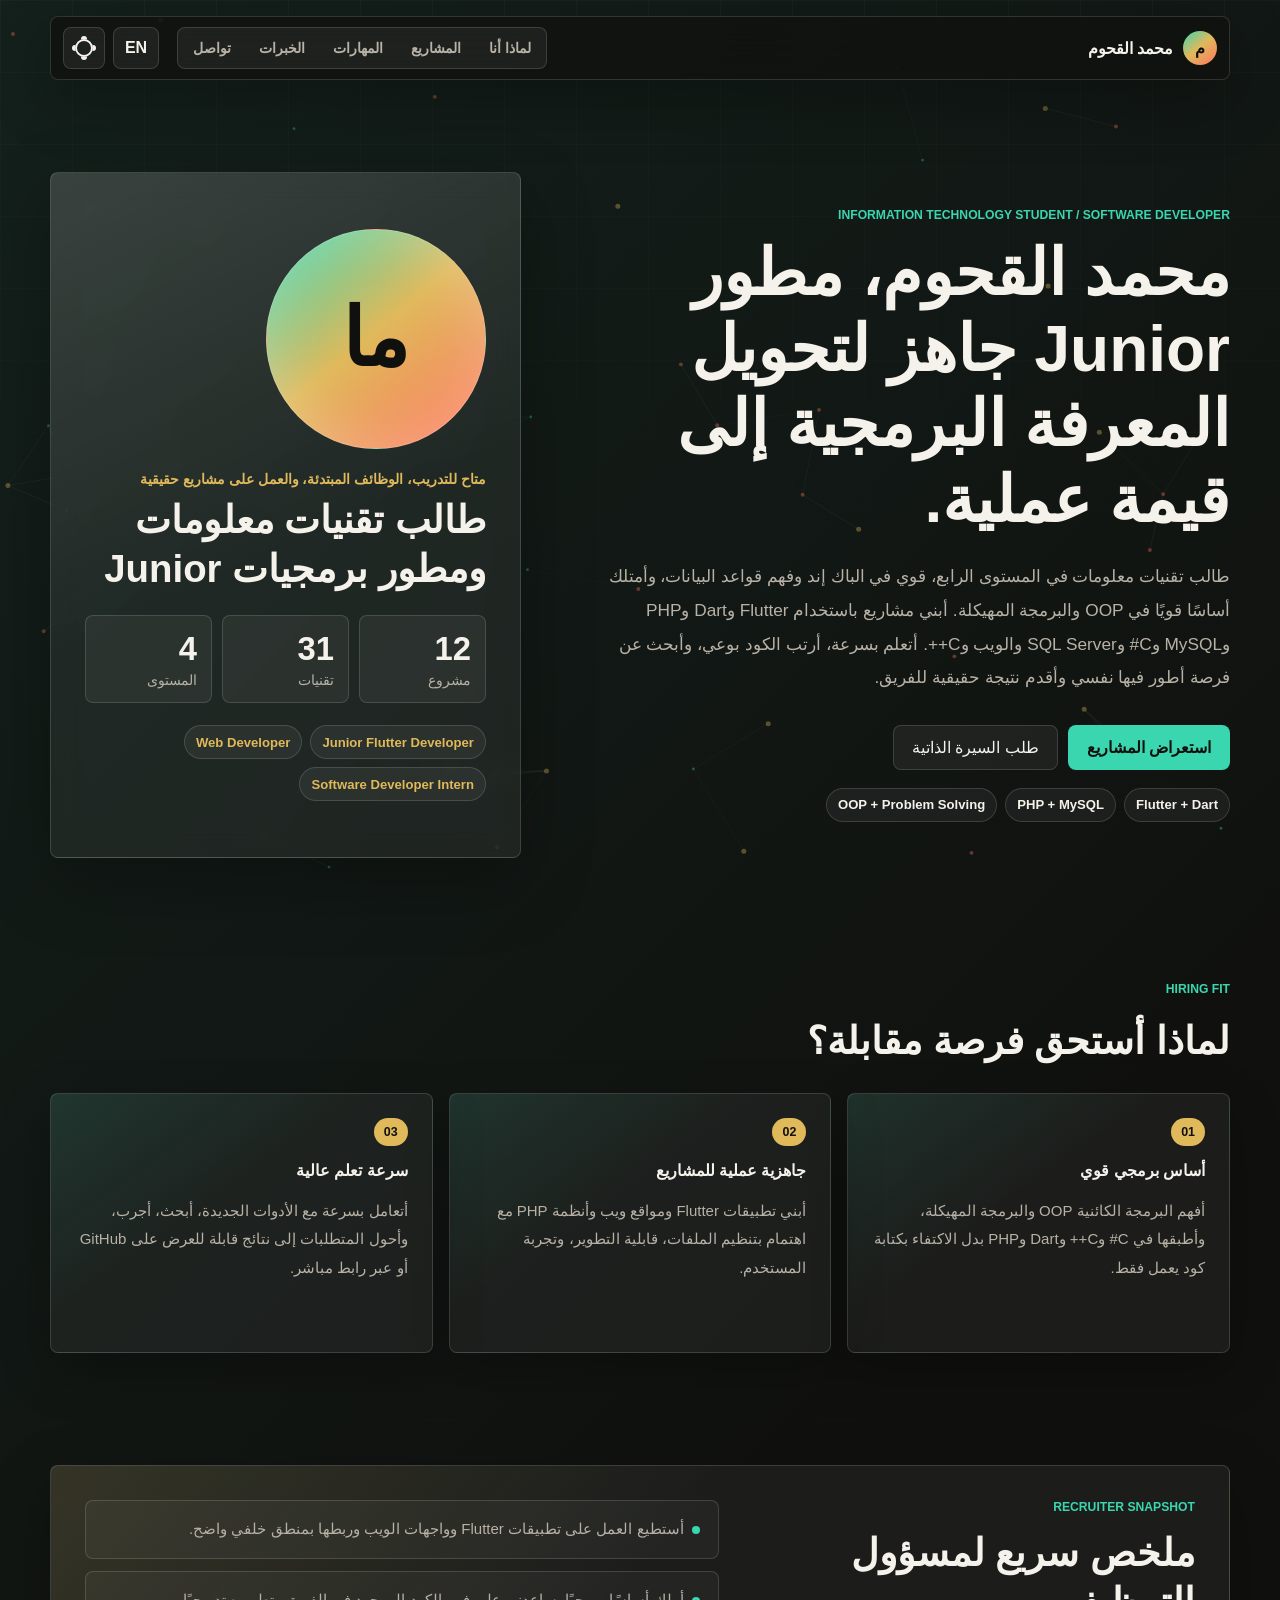
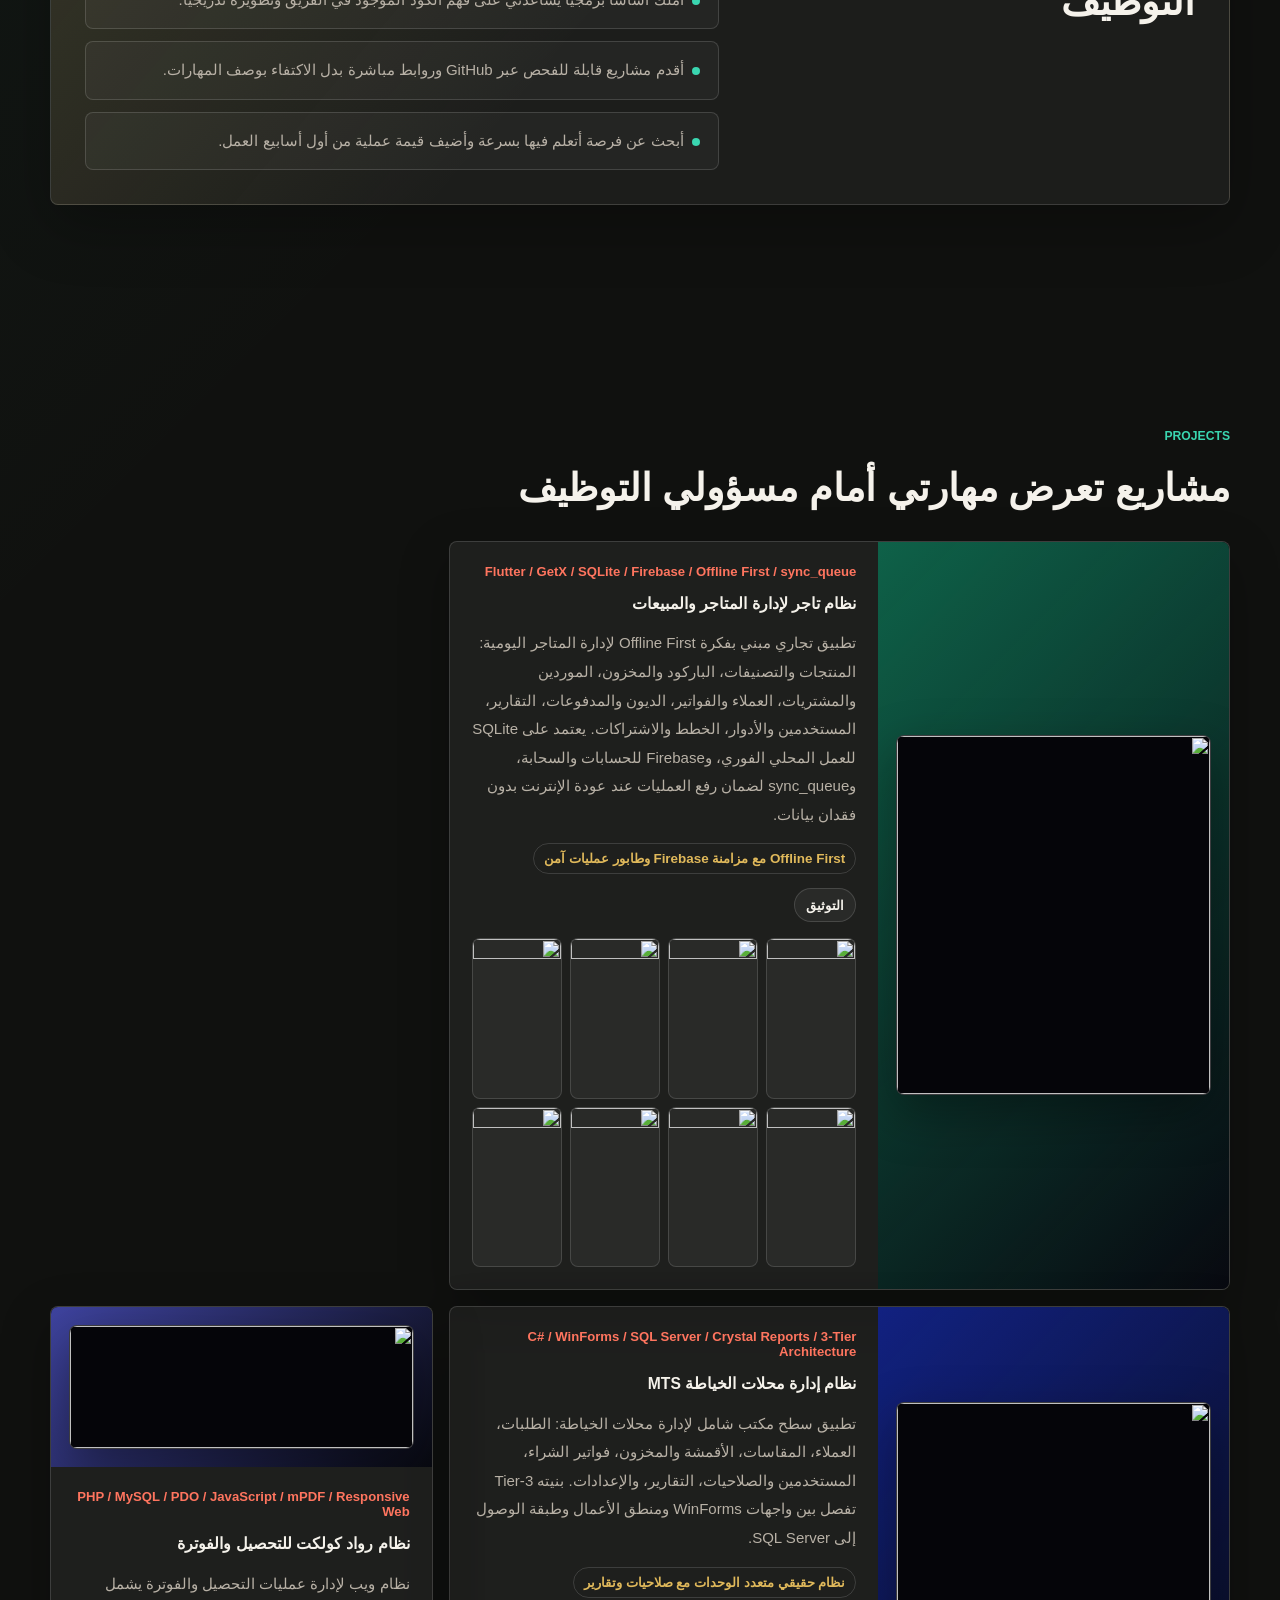
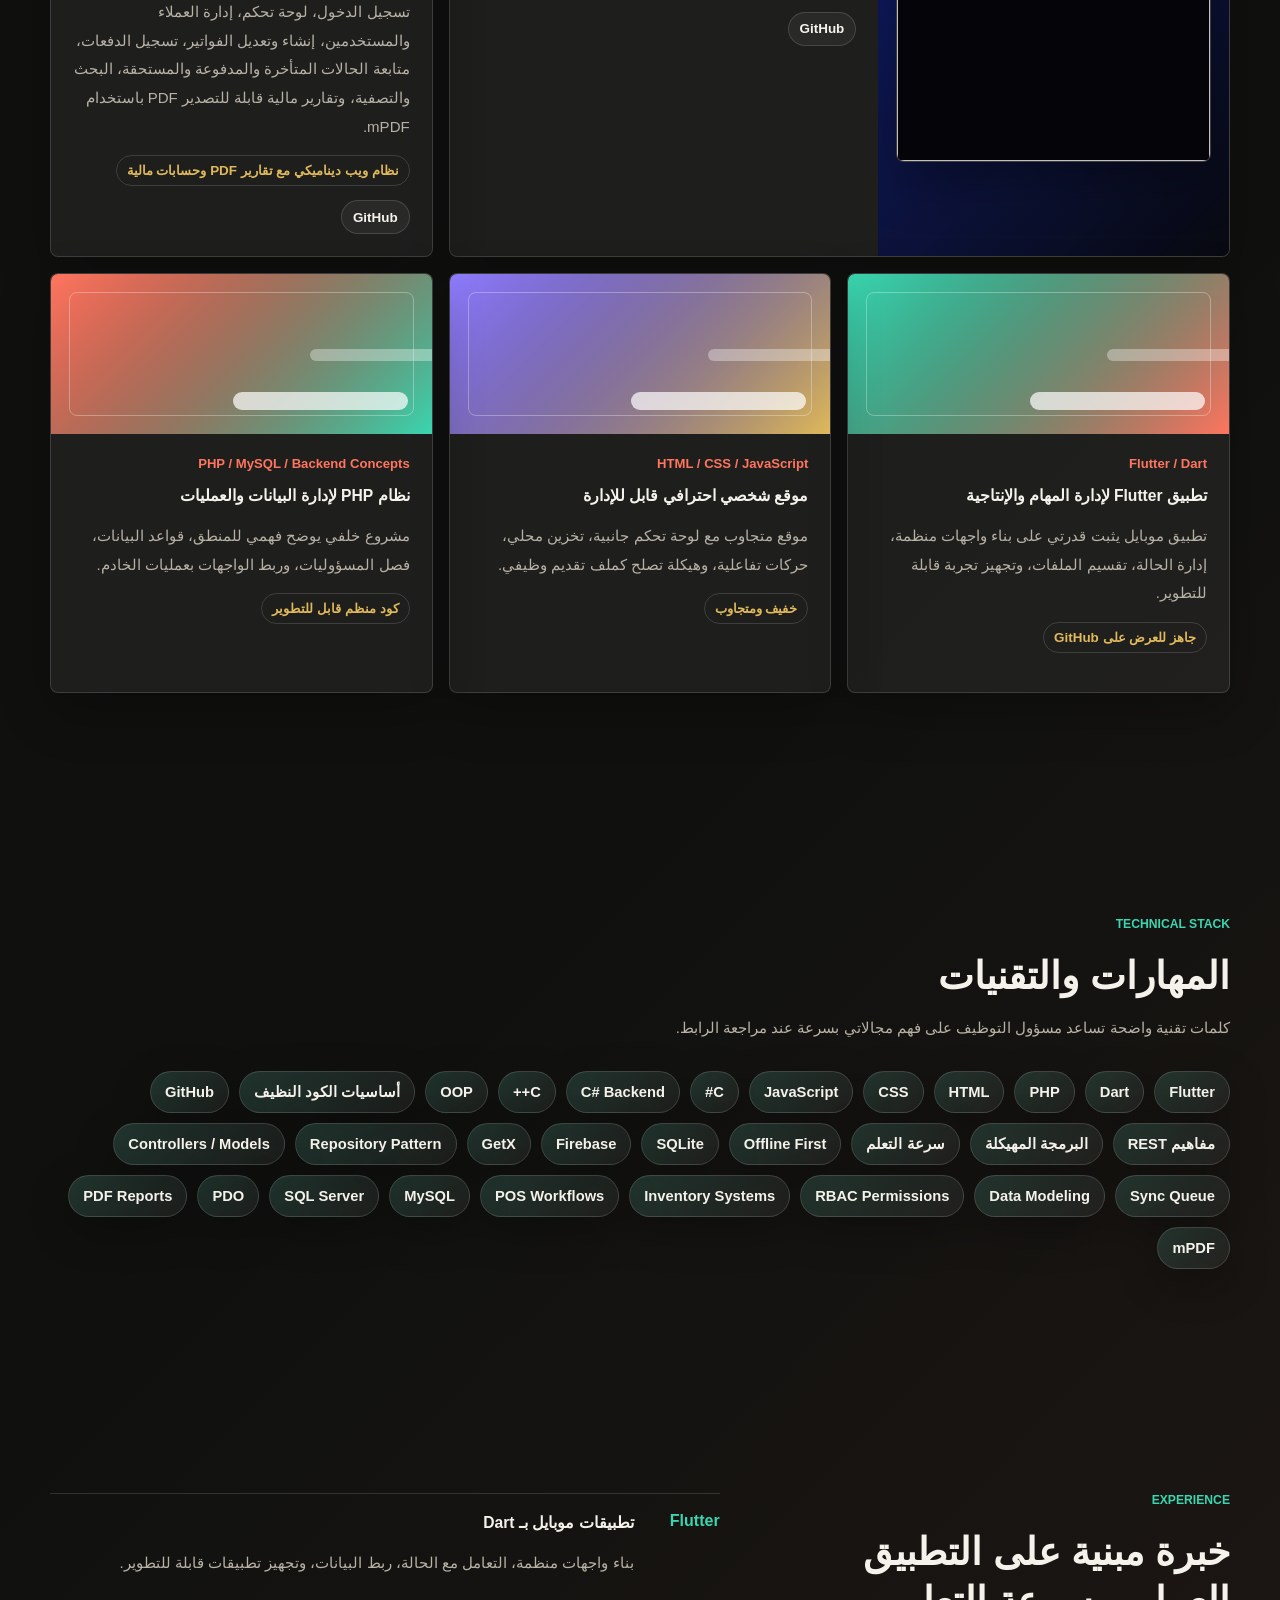
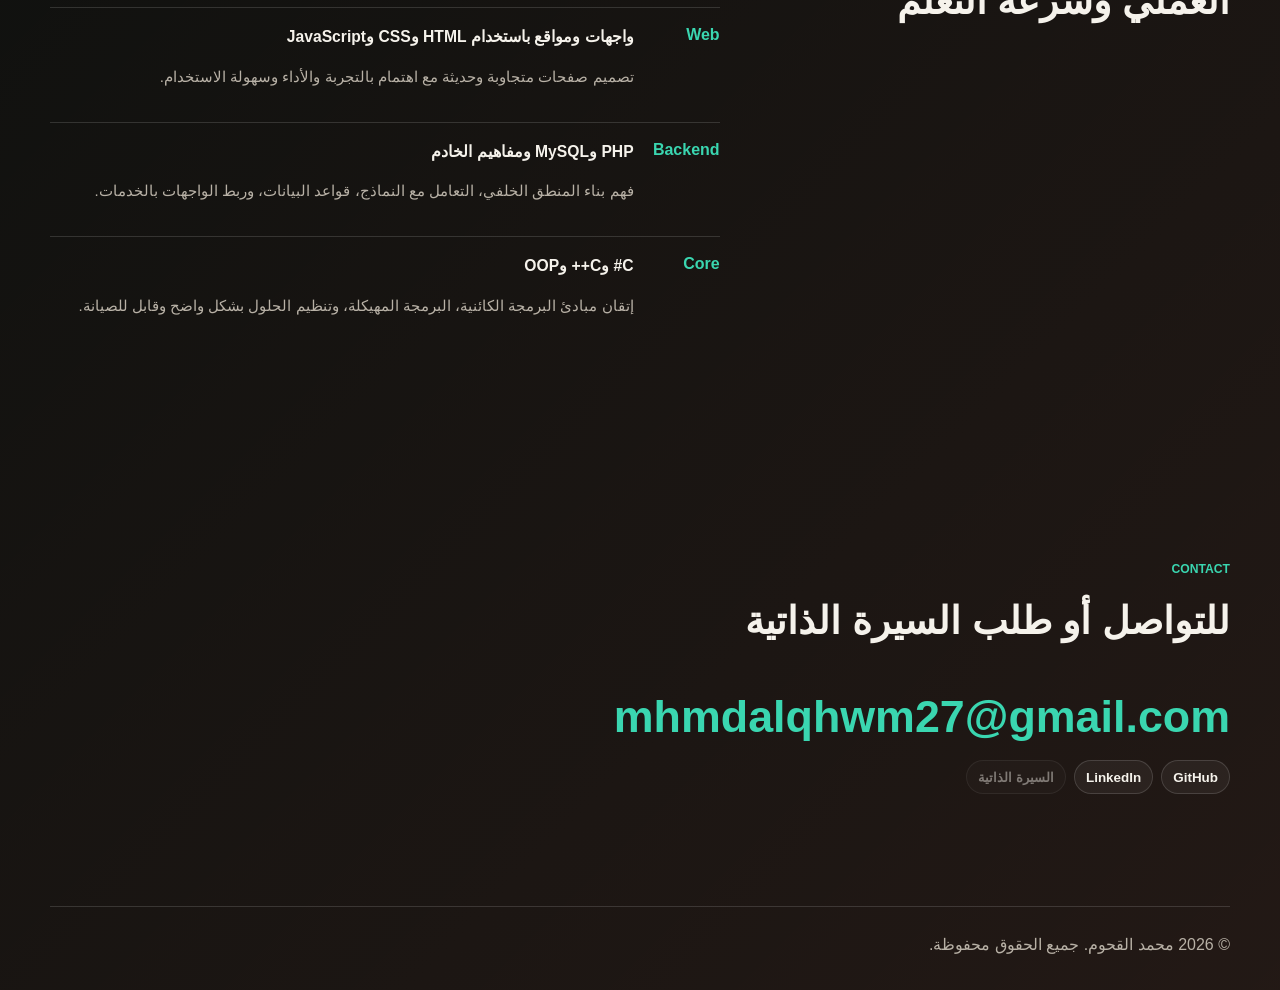
==== index.html @ 398ac177 "Add files via upload" ====
<!doctype html>
<html lang="ar" dir="rtl">
  <head>
    <meta charset="UTF-8" />
    <meta name="viewport" content="width=device-width, initial-scale=1.0" />
    <meta
      name="description"
      content="Portfolio of Mohammed Alqahom, an IT student and junior software developer building Flutter, PHP, MySQL, C#, C++, and web projects."
    />
    <title>محمد القحوم | Software Developer</title>
    <link rel="stylesheet" href="styles.css" />
  </head>
  <body>
    <canvas id="heroCanvas" aria-hidden="true"></canvas>

    <header class="topbar">
      <a class="brand" href="#home" aria-label="Home">
        <span class="brand-mark">م</span>
        <span data-field="name">محمد القحوم</span>
      </a>
      <nav class="nav" aria-label="Main navigation">
        <a href="#fit" data-i18n="nav.fit">لماذا أنا</a>
        <a href="#work" data-i18n="nav.work">المشاريع</a>
        <a href="#skills" data-i18n="nav.skills">المهارات</a>
        <a href="#about" data-i18n="nav.about">الخبرات</a>
        <a href="#contact" data-i18n="nav.contact">تواصل</a>
      </nav>
      <div class="top-actions">
        <button class="language-toggle" id="langToggle" type="button" aria-label="Switch language">EN</button>
        <button class="icon-button" id="themeToggle" type="button" aria-label="Toggle theme">
          <span class="sun-icon"></span>
        </button>
      </div>
    </header>

    <main>
      <section class="hero" id="home">
        <div class="hero-copy reveal">
          <p class="eyebrow">Information Technology Student / Software Developer</p>
          <h1 data-field="headline">محمد القحوم، مطور Junior جاهز لتحويل المعرفة البرمجية إلى قيمة عملية.</h1>
          <p class="hero-text" data-field="bio">
            طالب تقنيات معلومات في المستوى الرابع، أمتلك أساسًا قويًا في OOP والبرمجة المهيكلة، وأبني مشاريع باستخدام Flutter وDart وPHP والويب وC# وC++.
          </p>
          <div class="hero-actions">
            <a class="primary-action" href="#work" data-i18n="hero.projects">استعراض المشاريع</a>
            <a class="ghost-action" href="#contact" data-i18n="hero.cv">طلب السيرة الذاتية</a>
          </div>
          <div class="credential-strip" aria-label="Highlights">
            <span>Flutter + Dart</span>
            <span>PHP + MySQL</span>
            <span>OOP + Problem Solving</span>
          </div>
        </div>

        <aside class="profile-panel reveal" aria-label="Profile summary">
          <div class="portrait" id="portrait" role="img" aria-label="Profile photo">
            <span>مق</span>
          </div>
          <div>
            <p class="panel-kicker" data-field="availability">متاح للتدريب، الوظائف المبتدئة، والعمل على مشاريع حقيقية</p>
            <h2 data-field="role">طالب تقنيات معلومات ومطور برمجيات Junior</h2>
          </div>
          <dl class="quick-stats">
            <div>
              <dt data-stat="projects">12</dt>
              <dd data-i18n="stats.projects">مشروع</dd>
            </div>
            <div>
              <dt data-stat="technologies">12</dt>
              <dd data-i18n="stats.tech">تقنيات</dd>
            </div>
            <div>
              <dt data-stat="level">4</dt>
              <dd data-i18n="stats.level">المستوى</dd>
            </div>
          </dl>
          <div class="role-tags" aria-label="Suitable roles">
            <span>Junior Flutter Developer</span>
            <span>Web Developer</span>
            <span>Software Developer Intern</span>
          </div>
        </aside>
      </section>

      <section class="section fit-section" id="fit">
        <div class="section-heading reveal">
          <p class="eyebrow">Hiring Fit</p>
          <h2 data-i18n="fit.title">لماذا أستحق فرصة مقابلة؟</h2>
        </div>
        <div class="hire-grid reveal">
          <article class="hire-card">
            <span>01</span>
            <h3 data-i18n="fit.card1.title">أساس برمجي قوي</h3>
            <p data-i18n="fit.card1.text">أفهم البرمجة الكائنية OOP والبرمجة المهيكلة، وأطبقها في C# وC++ وDart وPHP بدل الاكتفاء بكتابة كود يعمل فقط.</p>
          </article>
          <article class="hire-card">
            <span>02</span>
            <h3 data-i18n="fit.card2.title">جاهزية عملية للمشاريع</h3>
            <p data-i18n="fit.card2.text">أبني تطبيقات Flutter ومواقع ويب وأنظمة PHP مع اهتمام بتنظيم الملفات، قابلية التطوير، وتجربة المستخدم.</p>
          </article>
          <article class="hire-card">
            <span>03</span>
            <h3 data-i18n="fit.card3.title">سرعة تعلم عالية</h3>
            <p data-i18n="fit.card3.text">أتعامل بسرعة مع الأدوات الجديدة، أبحث، أجرب، وأحول المتطلبات إلى نتائج قابلة للعرض على GitHub أو عبر رابط مباشر.</p>
          </article>
        </div>
      </section>

      <section class="section recruiter-section">
        <div class="application-panel reveal">
          <div>
            <p class="eyebrow">Recruiter Snapshot</p>
            <h2 data-i18n="snapshot.title">ملخص سريع لمسؤول التوظيف</h2>
          </div>
          <ul class="proof-list">
            <li data-i18n="snapshot.item1">أستطيع العمل على تطبيقات Flutter وواجهات الويب وربطها بمنطق خلفي واضح.</li>
            <li data-i18n="snapshot.item2">أملك أساسًا برمجيًا يساعدني على فهم الكود الموجود في الفريق وتطويره تدريجيًا.</li>
            <li data-i18n="snapshot.item3">أقدم مشاريع قابلة للفحص عبر GitHub وروابط مباشرة بدل الاكتفاء بوصف المهارات.</li>
            <li data-i18n="snapshot.item4">أبحث عن فرصة أتعلم فيها بسرعة وأضيف قيمة عملية من أول أسابيع العمل.</li>
          </ul>
        </div>
      </section>

      <section class="section" id="work">
        <div class="section-heading reveal">
          <p class="eyebrow">Projects</p>
          <h2 data-i18n="work.title">مشاريع تعرض مهارتي أمام مسؤولي التوظيف</h2>
        </div>
        <div class="project-grid" id="projectGrid"></div>
      </section>

      <section class="section skills-section" id="skills">
        <div class="section-heading reveal">
          <p class="eyebrow">Technical Stack</p>
          <h2 data-i18n="skills.title">المهارات والتقنيات</h2>
          <p class="section-note" data-i18n="skills.note">كلمات تقنية واضحة تساعد مسؤول التوظيف على فهم مجالاتي بسرعة عند مراجعة الرابط.</p>
        </div>
        <div class="skills-grid reveal" id="skillsGrid"></div>
      </section>

      <section class="section split" id="about">
        <div class="section-heading reveal">
          <p class="eyebrow">Experience</p>
          <h2 data-i18n="about.title">خبرة مبنية على التطبيق العملي وسرعة التعلم</h2>
        </div>
        <div class="timeline reveal">
          <article>
            <span>Flutter</span>
            <h3 data-i18n="about.flutter.title">تطبيقات موبايل بـ Dart</h3>
            <p data-i18n="about.flutter.text">بناء واجهات منظمة، التعامل مع الحالة، ربط البيانات، وتجهيز تطبيقات قابلة للتطوير.</p>
          </article>
          <article>
            <span>Web</span>
            <h3 data-i18n="about.web.title">واجهات ومواقع باستخدام HTML وCSS وJavaScript</h3>
            <p data-i18n="about.web.text">تصميم صفحات متجاوبة وحديثة مع اهتمام بالتجربة والأداء وسهولة الاستخدام.</p>
          </article>
          <article>
            <span>Backend</span>
            <h3 data-i18n="about.backend.title">PHP وMySQL ومفاهيم الخادم</h3>
            <p data-i18n="about.backend.text">فهم بناء المنطق الخلفي، التعامل مع النماذج، قواعد البيانات، وربط الواجهات بالخدمات.</p>
          </article>
          <article>
            <span>Core</span>
            <h3 data-i18n="about.core.title">C# وC++ وOOP</h3>
            <p data-i18n="about.core.text">إتقان مبادئ البرمجة الكائنية، البرمجة المهيكلة، وتنظيم الحلول بشكل واضح وقابل للصيانة.</p>
          </article>
        </div>
      </section>

      <section class="section contact" id="contact">
        <div class="section-heading reveal">
          <p class="eyebrow">Contact</p>
          <h2 data-i18n="contact.title">للتواصل أو طلب السيرة الذاتية</h2>
        </div>
        <div class="contact-stack reveal">
          <a class="contact-link" data-field="emailLink" href="mailto:mhmdalqhwm27@gmail.com">mhmdalqhwm27@gmail.com</a>
          <div class="social-row">
            <a data-field="githubLink" href="#" target="_blank" rel="noreferrer">GitHub</a>
            <a data-field="linkedinLink" href="#" target="_blank" rel="noreferrer">LinkedIn</a>
            <a data-field="cvLink" href="#" target="_blank" rel="noreferrer" data-i18n="contact.cv">السيرة الذاتية</a>
          </div>
        </div>
      </section>
    </main>

    <footer class="footer">
      <p>© <span id="year"></span> <span data-field="name">محمد القحوم</span>. <span data-i18n="footer.rights">جميع الحقوق محفوظة.</span></p>
    </footer>

    <script src="app.js"></script>
  </body>
</html>
---- styles.css ----
:root {
  color-scheme: dark;
  --bg: #10110f;
  --bg-soft: rgba(255, 255, 255, 0.06);
  --text: #f5f2eb;
  --muted: #b8b1a6;
  --line: rgba(255, 255, 255, 0.14);
  --teal: #3ad6b0;
  --coral: #ff755f;
  --gold: #e0b95b;
  --violet: #8f7cff;
  --shadow: rgba(0, 0, 0, 0.28);
  --radius: 8px;
  font-family:
    "Segoe UI",
    Tahoma,
    Arial,
    sans-serif;
}

html[lang="ar"] {
  font-family:
    Tahoma,
    "Segoe UI",
    Arial,
    sans-serif;
}

:root.light {
  color-scheme: light;
  --bg: #f7f4ee;
  --bg-soft: rgba(16, 17, 15, 0.06);
  --text: #171714;
  --muted: #5d574d;
  --line: rgba(16, 17, 15, 0.16);
  --shadow: rgba(48, 42, 31, 0.14);
}

* {
  box-sizing: border-box;
}

html {
  scroll-behavior: smooth;
}

body {
  min-height: 100vh;
  margin: 0;
  background:
    linear-gradient(135deg, rgba(58, 214, 176, 0.08), transparent 32%),
    linear-gradient(315deg, rgba(255, 117, 95, 0.08), transparent 34%),
    var(--bg);
  color: var(--text);
  overflow-x: hidden;
  font-size: 16px;
}

a {
  color: inherit;
  text-decoration: none;
}

button,
input,
textarea {
  font: inherit;
}

#heroCanvas {
  position: fixed;
  inset: 0;
  z-index: -2;
  width: 100%;
  height: 100%;
  opacity: 0.48;
}

body::before {
  content: "";
  position: fixed;
  inset: 0;
  z-index: -1;
  pointer-events: none;
  background-image:
    linear-gradient(var(--line) 1px, transparent 1px),
    linear-gradient(90deg, var(--line) 1px, transparent 1px);
  background-size: 72px 72px;
  mask-image: linear-gradient(to bottom, black, transparent 82%);
  opacity: 0.18;
}

.topbar {
  position: sticky;
  top: 0;
  z-index: 10;
  display: grid;
  grid-template-columns: minmax(160px, 1fr) auto auto;
  gap: 18px;
  align-items: center;
  width: min(1180px, calc(100% - 32px));
  margin: 16px auto 0;
  padding: 10px 12px;
  border: 1px solid var(--line);
  border-radius: var(--radius);
  background: color-mix(in srgb, var(--bg) 78%, transparent);
  box-shadow: 0 20px 60px var(--shadow);
  backdrop-filter: blur(18px);
}

.brand {
  display: inline-flex;
  gap: 10px;
  align-items: center;
  min-width: 0;
  font-weight: 800;
  white-space: nowrap;
}

.brand-mark,
.portrait {
  display: grid;
  place-items: center;
  color: #10110f;
  background:
    linear-gradient(140deg, var(--teal), var(--gold) 48%, var(--coral)),
    var(--teal);
}

.brand-mark {
  width: 34px;
  height: 34px;
  border-radius: 50%;
  font-weight: 900;
}

.nav {
  display: flex;
  gap: 4px;
  align-items: center;
  padding: 3px;
  border: 1px solid var(--line);
  border-radius: var(--radius);
  background: var(--bg-soft);
}

.nav a {
  padding: 9px 12px;
  border-radius: 6px;
  color: var(--muted);
  font-size: 0.9rem;
  font-weight: 700;
  transition:
    color 180ms ease,
    background 180ms ease;
}

.nav a:hover,
.nav a:focus-visible {
  color: var(--text);
  background: var(--bg-soft);
}

.icon-button {
  display: grid;
  place-items: center;
  width: 42px;
  height: 42px;
  border: 1px solid var(--line);
  border-radius: var(--radius);
  color: var(--text);
  background: var(--bg-soft);
  cursor: pointer;
}

.top-actions {
  display: flex;
  gap: 8px;
  align-items: center;
}

.language-toggle {
  display: inline-flex;
  align-items: center;
  justify-content: center;
  min-width: 46px;
  height: 42px;
  border: 1px solid var(--line);
  border-radius: var(--radius);
  color: var(--text);
  background: var(--bg-soft);
  cursor: pointer;
  font-weight: 900;
}

.sun-icon {
  width: 18px;
  height: 18px;
  border: 2px solid currentColor;
  border-radius: 50%;
  box-shadow:
    0 -9px 0 -6px currentColor,
    0 9px 0 -6px currentColor,
    9px 0 0 -6px currentColor,
    -9px 0 0 -6px currentColor;
}

.sliders-icon,
.sliders-icon::before,
.sliders-icon::after {
  display: block;
  width: 18px;
  height: 2px;
  border-radius: 999px;
  background: currentColor;
}

.sliders-icon {
  position: relative;
}

.sliders-icon::before,
.sliders-icon::after {
  content: "";
  position: absolute;
  inset-inline-start: 0;
}

.sliders-icon::before {
  top: -6px;
  width: 12px;
}

.sliders-icon::after {
  top: 6px;
  width: 15px;
}

.hero {
  display: grid;
  grid-template-columns: minmax(0, 1.15fr) minmax(320px, 0.85fr);
  gap: clamp(24px, 6vw, 72px);
  align-items: center;
  width: min(1180px, calc(100% - 32px));
  min-height: calc(100svh - 78px);
  margin: 0 auto;
  padding: clamp(52px, 8vw, 92px) 0 44px;
}

.hero-copy {
  max-width: 780px;
}

.eyebrow {
  margin: 0 0 14px;
  color: var(--teal);
  font-size: 0.76rem;
  font-weight: 800;
  letter-spacing: 0;
  text-transform: uppercase;
}

h1,
h2,
h3,
p {
  overflow-wrap: anywhere;
}

h1 {
  margin: 0;
  font-size: clamp(2.25rem, 6vw, 5.2rem);
  line-height: 1.03;
  letter-spacing: 0;
}

h2 {
  margin: 0;
  font-size: clamp(1.65rem, 3.4vw, 2.85rem);
  line-height: 1.16;
  letter-spacing: 0;
}

h3 {
  margin: 0;
  font-size: 1.02rem;
  line-height: 1.45;
}

html[lang="ar"] h1 {
  font-size: clamp(2rem, 5vw, 4.35rem);
  line-height: 1.18;
  font-weight: 850;
}

html[lang="ar"] h2 {
  font-size: clamp(1.45rem, 3vw, 2.45rem);
  line-height: 1.28;
  font-weight: 820;
}

html[lang="ar"] h3 {
  font-size: 0.98rem;
  font-weight: 800;
}

.hero-text {
  max-width: 640px;
  margin: 22px 0 0;
  color: var(--muted);
  font-size: clamp(0.98rem, 1.6vw, 1.16rem);
  line-height: 1.85;
}

html[lang="ar"] .hero-text {
  font-size: clamp(0.96rem, 1.45vw, 1.08rem);
  line-height: 1.95;
}

.hero-actions,
.dashboard-tabs {
  display: flex;
  flex-wrap: wrap;
  gap: 10px;
  align-items: center;
}

.hero-actions {
  margin-top: 30px;
}

.credential-strip,
.role-tags {
  display: flex;
  flex-wrap: wrap;
  gap: 8px;
  align-items: center;
}

.credential-strip {
  margin-top: 18px;
}

.credential-strip span,
.role-tags span {
  display: inline-flex;
  min-height: 34px;
  align-items: center;
  padding: 7px 11px;
  border: 1px solid var(--line);
  border-radius: 999px;
  color: var(--text);
  background: rgba(255, 255, 255, 0.05);
  font-size: 0.82rem;
  font-weight: 850;
}

.role-tags span {
  color: var(--gold);
}

.primary-action,
.ghost-action,
.tab {
  min-height: 44px;
  border: 1px solid transparent;
  border-radius: var(--radius);
  cursor: pointer;
  transition:
    transform 180ms ease,
    border-color 180ms ease,
    background 180ms ease;
}

.primary-action {
  display: inline-flex;
  justify-content: center;
  align-items: center;
  padding: 12px 18px;
  color: #10110f;
  font-weight: 850;
  background: var(--teal);
}

.ghost-action {
  display: inline-flex;
  justify-content: center;
  align-items: center;
  padding: 12px 18px;
  color: var(--text);
  border-color: var(--line);
  background: var(--bg-soft);
}

.primary-action:hover,
.ghost-action:hover,
.tab:hover {
  transform: translateY(-2px);
}

.profile-panel {
  display: grid;
  gap: 22px;
  align-self: stretch;
  align-content: center;
  min-height: 430px;
  padding: clamp(22px, 4vw, 34px);
  border: 1px solid var(--line);
  border-radius: var(--radius);
  background:
    linear-gradient(155deg, rgba(255, 255, 255, 0.11), transparent 54%),
    var(--bg-soft);
  box-shadow: 0 24px 70px var(--shadow);
  backdrop-filter: blur(14px);
}

.portrait {
  width: min(100%, 220px);
  aspect-ratio: 1;
  border: 1px solid rgba(255, 255, 255, 0.28);
  border-radius: 50%;
  font-size: clamp(2.6rem, 9vw, 5rem);
  font-weight: 950;
  box-shadow: inset 0 0 60px rgba(255, 255, 255, 0.25);
}

.portrait img {
  width: 100%;
  height: 100%;
  border-radius: inherit;
  object-fit: cover;
}

.panel-kicker {
  margin: 0 0 8px;
  color: var(--gold);
  font-size: 0.86rem;
  font-weight: 800;
}

.quick-stats {
  display: grid;
  grid-template-columns: repeat(3, minmax(0, 1fr));
  gap: 10px;
  margin: 0;
}

.quick-stats div {
  padding: 14px;
  border: 1px solid var(--line);
  border-radius: var(--radius);
  background: rgba(255, 255, 255, 0.05);
}

.quick-stats dt {
  font-size: clamp(1.45rem, 4vw, 2.05rem);
  font-weight: 900;
}

.quick-stats dd {
  margin: 4px 0 0;
  color: var(--muted);
  font-size: 0.88rem;
}

.section {
  width: min(1180px, calc(100% - 32px));
  margin: 0 auto;
  padding: clamp(64px, 9vw, 112px) 0;
}

.section-heading {
  display: grid;
  gap: 6px;
  margin-bottom: 28px;
}

.section-note {
  max-width: 720px;
  margin: 8px 0 0;
  color: var(--muted);
  line-height: 1.8;
}

.fit-section {
  padding-top: clamp(36px, 7vw, 80px);
}

.hire-grid {
  display: grid;
  grid-template-columns: repeat(3, minmax(0, 1fr));
  gap: 16px;
}

.hire-card {
  display: grid;
  gap: 14px;
  align-content: start;
  min-height: 260px;
  padding: 24px;
  border: 1px solid var(--line);
  border-radius: var(--radius);
  background:
    linear-gradient(145deg, rgba(58, 214, 176, 0.1), transparent 42%),
    rgba(255, 255, 255, 0.05);
  box-shadow: 0 18px 50px var(--shadow);
}

.hire-card span {
  width: fit-content;
  padding: 7px 10px;
  border-radius: 999px;
  color: #10110f;
  background: var(--gold);
  font-size: 0.78rem;
  font-weight: 900;
}

.hire-card p {
  margin: 0;
  color: var(--muted);
  line-height: 1.8;
}

.recruiter-section {
  padding-top: 0;
}

.application-panel {
  display: grid;
  grid-template-columns: minmax(240px, 0.8fr) minmax(0, 1.2fr);
  gap: clamp(20px, 5vw, 54px);
  align-items: start;
  padding: clamp(22px, 5vw, 34px);
  border: 1px solid var(--line);
  border-radius: var(--radius);
  background:
    linear-gradient(130deg, rgba(224, 185, 91, 0.12), transparent 46%),
    rgba(255, 255, 255, 0.05);
  box-shadow: 0 20px 60px var(--shadow);
}

.proof-list {
  display: grid;
  gap: 12px;
  margin: 0;
  padding: 0;
  list-style: none;
}

.proof-list li {
  position: relative;
  padding: 14px 18px;
  border: 1px solid var(--line);
  border-radius: var(--radius);
  color: var(--muted);
  background: rgba(255, 255, 255, 0.04);
  line-height: 1.75;
}

.proof-list li::before {
  content: "";
  display: inline-block;
  width: 8px;
  height: 8px;
  margin-inline-end: 8px;
  border-radius: 50%;
  background: var(--teal);
}

.project-grid {
  display: grid;
  grid-template-columns: repeat(3, minmax(0, 1fr));
  gap: 16px;
}

.project-card {
  position: relative;
  display: grid;
  grid-template-rows: 160px auto;
  overflow: hidden;
  min-height: 420px;
  border: 1px solid var(--line);
  border-radius: var(--radius);
  background: var(--bg-soft);
  box-shadow: 0 18px 50px var(--shadow);
  transform: translateY(18px);
  opacity: 0;
  transition:
    opacity 500ms ease,
    transform 500ms ease,
    border-color 180ms ease;
}

.featured-project {
  grid-column: span 2;
  grid-template-columns: minmax(280px, 0.9fr) minmax(0, 1.1fr);
  grid-template-rows: auto;
  min-height: 430px;
}

.project-card.visible {
  transform: translateY(0);
  opacity: 1;
}

.project-card:hover {
  border-color: color-mix(in srgb, var(--teal), var(--line));
  transform: translateY(-4px);
}

.project-visual {
  position: relative;
  overflow: hidden;
  background:
    linear-gradient(135deg, var(--card-a), transparent),
    linear-gradient(315deg, var(--card-b), transparent),
    #191914;
}

.project-visual::before {
  content: "";
  position: absolute;
  inset: 18px;
  border: 1px solid rgba(255, 255, 255, 0.3);
  border-radius: var(--radius);
}

.project-visual.has-image {
  display: grid;
  place-items: center;
  padding: 18px;
  background:
    linear-gradient(135deg, color-mix(in srgb, var(--card-a), transparent 22%), transparent),
    #080910;
}

.project-visual.has-image::before,
.project-visual.has-image::after {
  display: none;
}

.project-image {
  width: 100%;
  height: 100%;
  max-height: 360px;
  border: 1px solid rgba(255, 255, 255, 0.22);
  border-radius: var(--radius);
  object-fit: contain;
  background: #050509;
  box-shadow: 0 18px 50px rgba(0, 0, 0, 0.34);
}

.project-visual::after {
  content: "";
  position: absolute;
  inset-inline-start: 24px;
  bottom: 24px;
  width: 46%;
  height: 18px;
  border-radius: 999px;
  background: rgba(255, 255, 255, 0.7);
  box-shadow: 74px -46px 0 -3px rgba(255, 255, 255, 0.34);
}

.project-body {
  display: grid;
  gap: 14px;
  align-content: start;
  padding: 22px;
}

.project-category {
  color: var(--coral);
  font-size: 0.82rem;
  font-weight: 850;
}

.project-body p {
  margin: 0;
  color: var(--muted);
  font-size: 0.95rem;
  line-height: 1.78;
}

html[lang="ar"] .project-body p,
html[lang="ar"] .hire-card p,
html[lang="ar"] .proof-list li,
html[lang="ar"] .timeline p,
html[lang="ar"] .section-note {
  font-size: 0.94rem;
  line-height: 1.9;
}

.project-links,
.social-row {
  display: flex;
  flex-wrap: wrap;
  gap: 8px;
  align-items: center;
}

.project-links a,
.social-row a,
.footer-admin {
  display: inline-flex;
  align-items: center;
  justify-content: center;
  min-height: 34px;
  padding: 7px 11px;
  border: 1px solid var(--line);
  border-radius: 999px;
  color: var(--text);
  background: rgba(255, 255, 255, 0.05);
  font-size: 0.84rem;
  font-weight: 800;
  transition:
    transform 180ms ease,
    border-color 180ms ease;
}

.project-links a:hover,
.social-row a:hover,
.footer-admin:hover {
  transform: translateY(-2px);
  border-color: var(--teal);
}

.project-gallery {
  display: grid;
  grid-template-columns: repeat(4, minmax(0, 1fr));
  gap: 8px;
  margin-top: 2px;
}

.project-gallery img {
  width: 100%;
  aspect-ratio: 9 / 16;
  border: 1px solid var(--line);
  border-radius: var(--radius);
  object-fit: cover;
  object-position: top;
  background: rgba(255, 255, 255, 0.05);
}

.disabled-link {
  opacity: 0.45;
  pointer-events: none;
}

.impact {
  align-self: end;
  width: fit-content;
  padding: 7px 10px;
  border: 1px solid var(--line);
  border-radius: 999px;
  color: var(--gold);
  font-size: 0.84rem;
  font-weight: 850;
}

.split {
  display: grid;
  grid-template-columns: minmax(0, 0.8fr) minmax(0, 1.2fr);
  gap: clamp(24px, 5vw, 64px);
  align-items: start;
}

.timeline {
  display: grid;
  gap: 12px;
}

.timeline article {
  display: grid;
  grid-template-columns: 72px minmax(0, 1fr);
  gap: 14px;
  padding: 18px 0;
  border-top: 1px solid var(--line);
}

.timeline span {
  color: var(--teal);
  font-weight: 900;
}

.timeline p {
  grid-column: 2;
  margin: 0;
  color: var(--muted);
  line-height: 1.75;
}

.skills-grid {
  display: flex;
  flex-wrap: wrap;
  gap: 10px;
}

.skill-chip {
  display: inline-flex;
  align-items: center;
  min-height: 42px;
  padding: 10px 14px;
  border: 1px solid var(--line);
  border-radius: 999px;
  color: var(--text);
  background:
    linear-gradient(135deg, rgba(58, 214, 176, 0.12), transparent),
    rgba(255, 255, 255, 0.05);
  box-shadow: 0 14px 40px var(--shadow);
  font-size: 0.92rem;
  font-weight: 800;
}

.dashboard {
  display: grid;
  gap: 18px;
  padding: clamp(18px, 4vw, 28px);
  border: 1px solid var(--line);
  border-radius: var(--radius);
  background:
    linear-gradient(120deg, rgba(143, 124, 255, 0.1), transparent 36%),
    var(--bg-soft);
  box-shadow: 0 24px 70px var(--shadow);
  backdrop-filter: blur(14px);
}

.dashboard-tabs {
  padding-bottom: 12px;
  border-bottom: 1px solid var(--line);
}

.tab {
  padding: 10px 16px;
  color: var(--muted);
  border-color: var(--line);
  background: transparent;
}

.tab.active {
  color: #10110f;
  border-color: transparent;
  background: var(--gold);
}

.dashboard-panel {
  display: none;
  grid-template-columns: repeat(2, minmax(0, 1fr));
  gap: 14px;
}

.dashboard-panel.active {
  display: grid;
}

.dashboard-panel label {
  display: grid;
  gap: 8px;
  color: var(--muted);
  font-size: 0.9rem;
  font-weight: 800;
}

.dashboard-panel label:has(textarea),
.dashboard-panel button {
  grid-column: 1 / -1;
}

input,
textarea {
  width: 100%;
  border: 1px solid var(--line);
  border-radius: var(--radius);
  padding: 12px 13px;
  color: var(--text);
  background: rgba(255, 255, 255, 0.06);
  outline: none;
  direction: inherit;
}

input:focus,
textarea:focus {
  border-color: var(--teal);
}

textarea {
  resize: vertical;
}

.dashboard-panel .primary-action {
  justify-self: start;
  min-width: 160px;
}

.admin-drawer {
  position: fixed;
  top: 0;
  bottom: 0;
  inset-inline-start: 0;
  z-index: 30;
  display: grid;
  grid-template-rows: auto auto 1fr;
  gap: 18px;
  width: min(440px, 100%);
  padding: 22px;
  border-inline-end: 1px solid var(--line);
  background: color-mix(in srgb, var(--bg) 92%, transparent);
  box-shadow: 24px 0 80px var(--shadow);
  backdrop-filter: blur(20px);
  transform: translateX(-105%);
  transition: transform 260ms ease;
  overflow-y: auto;
}

[dir="rtl"] .admin-drawer {
  transform: translateX(105%);
}

.admin-drawer.open {
  transform: translateX(0);
}

.drawer-head {
  display: flex;
  justify-content: space-between;
  gap: 16px;
  align-items: start;
}

.drawer-actions {
  display: flex;
  gap: 8px;
  align-items: center;
}

.drawer-head h2 {
  font-size: 1.6rem;
}

.admin-drawer .dashboard-panel {
  grid-template-columns: 1fr;
  align-content: start;
}

.admin-drawer .dashboard-panel label,
.admin-drawer .dashboard-panel button {
  grid-column: auto;
}

.drawer-backdrop {
  position: fixed;
  inset: 0;
  z-index: 20;
  background: rgba(0, 0, 0, 0.42);
  backdrop-filter: blur(2px);
}

.auth-modal {
  position: fixed;
  inset: 0;
  z-index: 40;
  display: none;
  place-items: center;
  padding: 18px;
  background: rgba(0, 0, 0, 0.58);
  backdrop-filter: blur(6px);
}

.auth-modal.open {
  display: grid;
}

.auth-box {
  display: grid;
  gap: 14px;
  width: min(430px, 100%);
  padding: clamp(22px, 5vw, 30px);
  border: 1px solid var(--line);
  border-radius: var(--radius);
  background: color-mix(in srgb, var(--bg) 94%, transparent);
  box-shadow: 0 30px 90px var(--shadow);
}

.auth-box h2,
.auth-box p {
  margin: 0;
}

.auth-box label {
  display: grid;
  gap: 8px;
  color: var(--muted);
  font-size: 0.9rem;
  font-weight: 800;
}

.auth-actions {
  display: flex;
  flex-wrap: wrap;
  gap: 10px;
  align-items: center;
}

.auth-error {
  min-height: 22px;
  color: var(--coral);
  font-weight: 850;
}

.contact {
  min-height: 42svh;
}

.contact-stack {
  display: grid;
  gap: 18px;
  justify-items: start;
}

.contact-link {
  display: inline-flex;
  margin-top: 18px;
  color: var(--teal);
  font-size: clamp(1.25rem, 4vw, 2.8rem);
  font-weight: 900;
}

.footer {
  display: flex;
  flex-wrap: wrap;
  gap: 12px;
  align-items: center;
  justify-content: space-between;
  width: min(1180px, calc(100% - 32px));
  margin: 0 auto;
  padding: 28px 0 36px;
  border-top: 1px solid var(--line);
  color: var(--muted);
}

.footer p {
  margin: 0;
}

.footer-admin {
  color: var(--text);
  cursor: pointer;
}

.admin-page {
  min-height: 100vh;
}

.admin-topbar {
  grid-template-columns: minmax(160px, 1fr) auto;
}

.admin-shell {
  width: min(1120px, calc(100% - 32px));
  margin: 0 auto;
  padding: clamp(38px, 7vw, 78px) 0;
}

.admin-hero {
  display: grid;
  gap: 14px;
  max-width: 760px;
  margin-bottom: 24px;
}

.admin-hero h1 {
  font-size: clamp(2rem, 5vw, 4.2rem);
}

.admin-hero p:last-child {
  margin: 0;
  color: var(--muted);
  font-size: 1.08rem;
  line-height: 1.85;
}

.admin-lock {
  display: grid;
  place-items: start;
}

.admin-workspace[hidden],
.admin-lock[hidden] {
  display: none;
}

.admin-dashboard {
  align-content: start;
}

.admin-dashboard .dashboard-panel {
  grid-template-columns: repeat(2, minmax(0, 1fr));
}

.reveal {
  transform: translateY(24px);
  opacity: 0;
  transition:
    opacity 700ms ease,
    transform 700ms ease;
}

.reveal.visible {
  transform: translateY(0);
  opacity: 1;
}

@media (max-width: 900px) {
  .topbar {
    grid-template-columns: 1fr auto;
  }

  .nav {
    grid-column: 1 / -1;
    justify-content: space-between;
    overflow-x: auto;
  }

  .hero,
  .split {
    grid-template-columns: 1fr;
  }

  .hero {
    padding-top: 42px;
  }

  .profile-panel {
    min-height: auto;
  }

  .project-grid {
    grid-template-columns: repeat(2, minmax(0, 1fr));
  }

  .featured-project {
    grid-column: 1 / -1;
  }

  .hire-grid {
    grid-template-columns: 1fr;
  }

  .application-panel {
    grid-template-columns: 1fr;
  }

  .admin-dashboard .dashboard-panel {
    grid-template-columns: 1fr;
  }
}

html[dir="ltr"] .timeline article {
  grid-template-columns: minmax(0, 1fr) 72px;
}

html[dir="ltr"] .timeline span {
  grid-column: 2;
}

html[dir="ltr"] .timeline h3,
html[dir="ltr"] .timeline p {
  grid-column: 1;
  grid-row: auto;
}

html[dir="ltr"] .timeline p {
  grid-column: 1;
}

@media (max-width: 640px) {
  .topbar,
  .hero,
  .section {
    width: min(100% - 22px, 1180px);
  }

  .brand span:last-child {
    max-width: 44vw;
    overflow: hidden;
    text-overflow: ellipsis;
  }

  .nav a {
    padding-inline: 10px;
    white-space: nowrap;
  }

  .project-grid,
  .hire-grid,
  .application-panel,
  .dashboard-panel {
    grid-template-columns: 1fr;
  }

  .featured-project {
    grid-template-columns: 1fr;
  }

  .project-gallery {
    grid-template-columns: repeat(2, minmax(0, 1fr));
  }

  .project-card {
    min-height: 390px;
  }

  .quick-stats {
    grid-template-columns: 1fr;
  }

  .timeline article {
    grid-template-columns: 1fr;
  }

  .timeline p {
    grid-column: auto;
  }
}

@media (prefers-reduced-motion: reduce) {
  *,
  *::before,
  *::after {
    scroll-behavior: auto !important;
    transition-duration: 0.01ms !important;
    animation-duration: 0.01ms !important;
  }
}
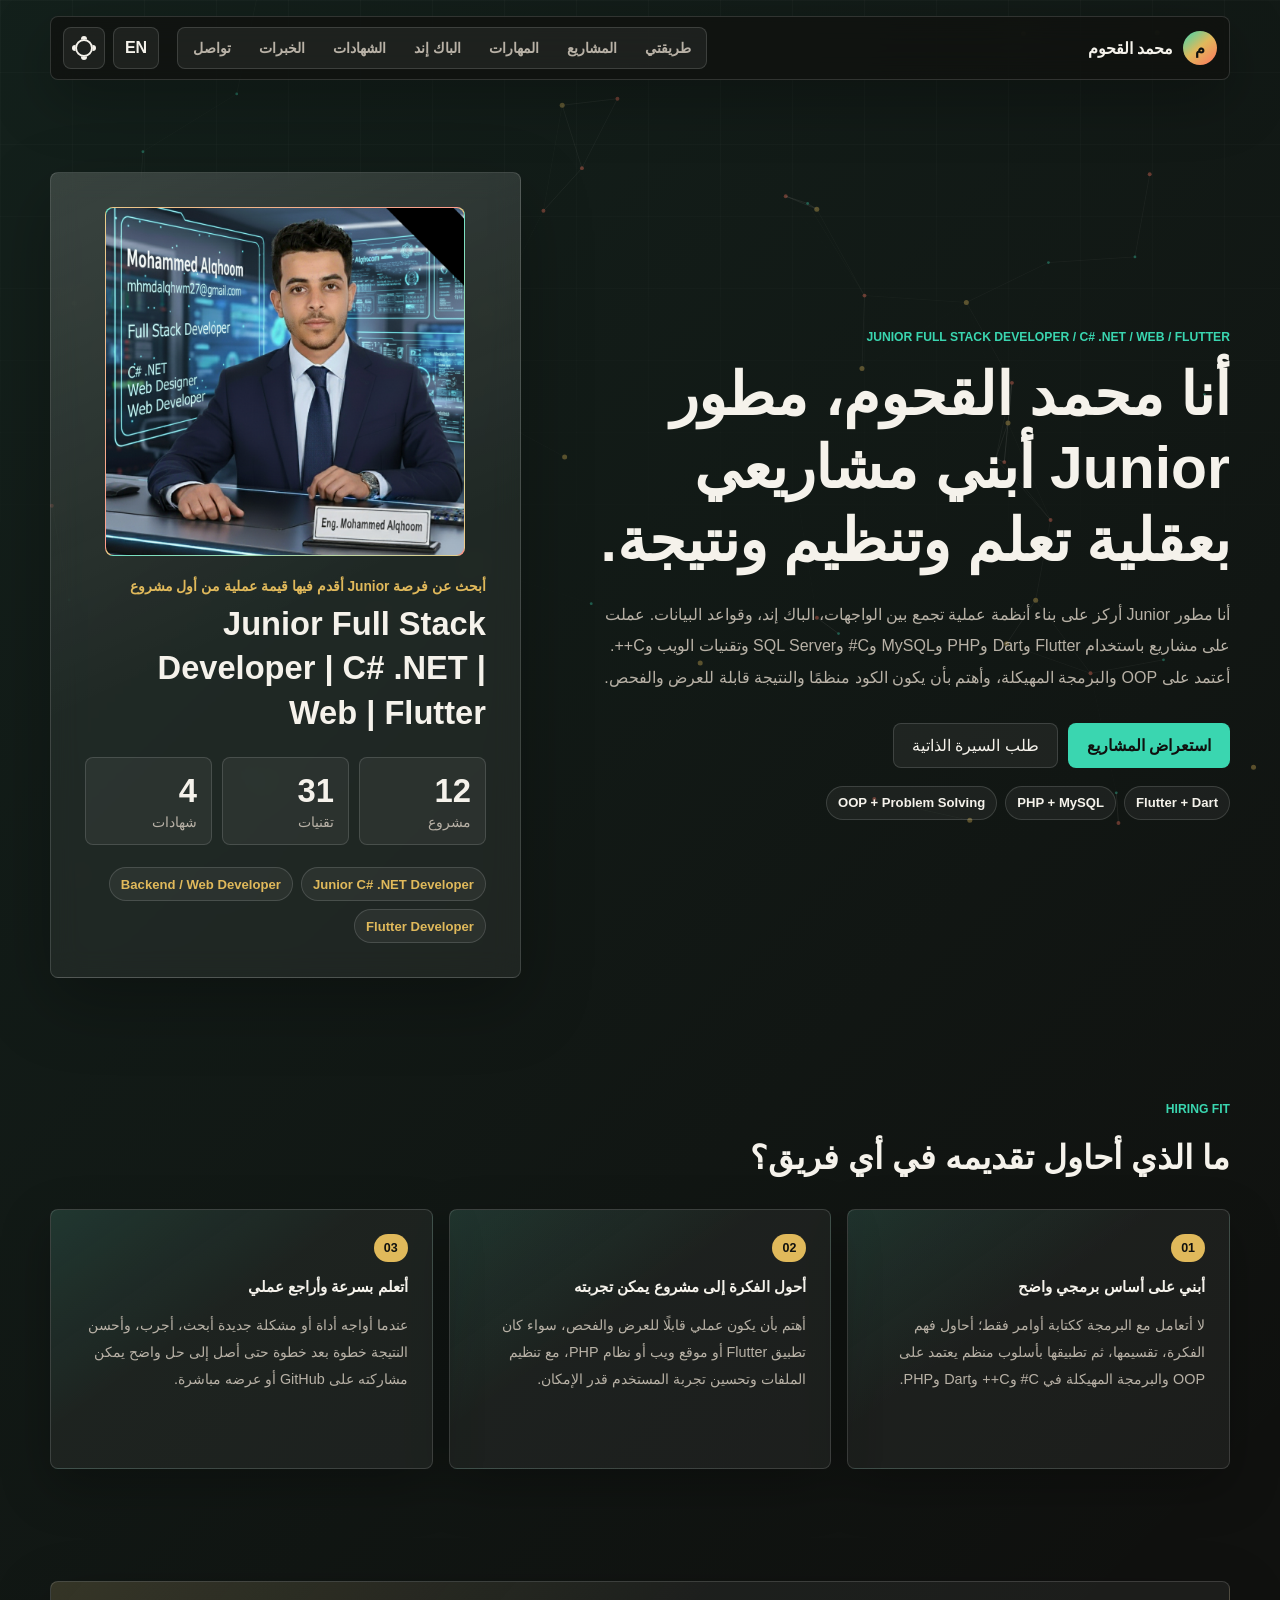
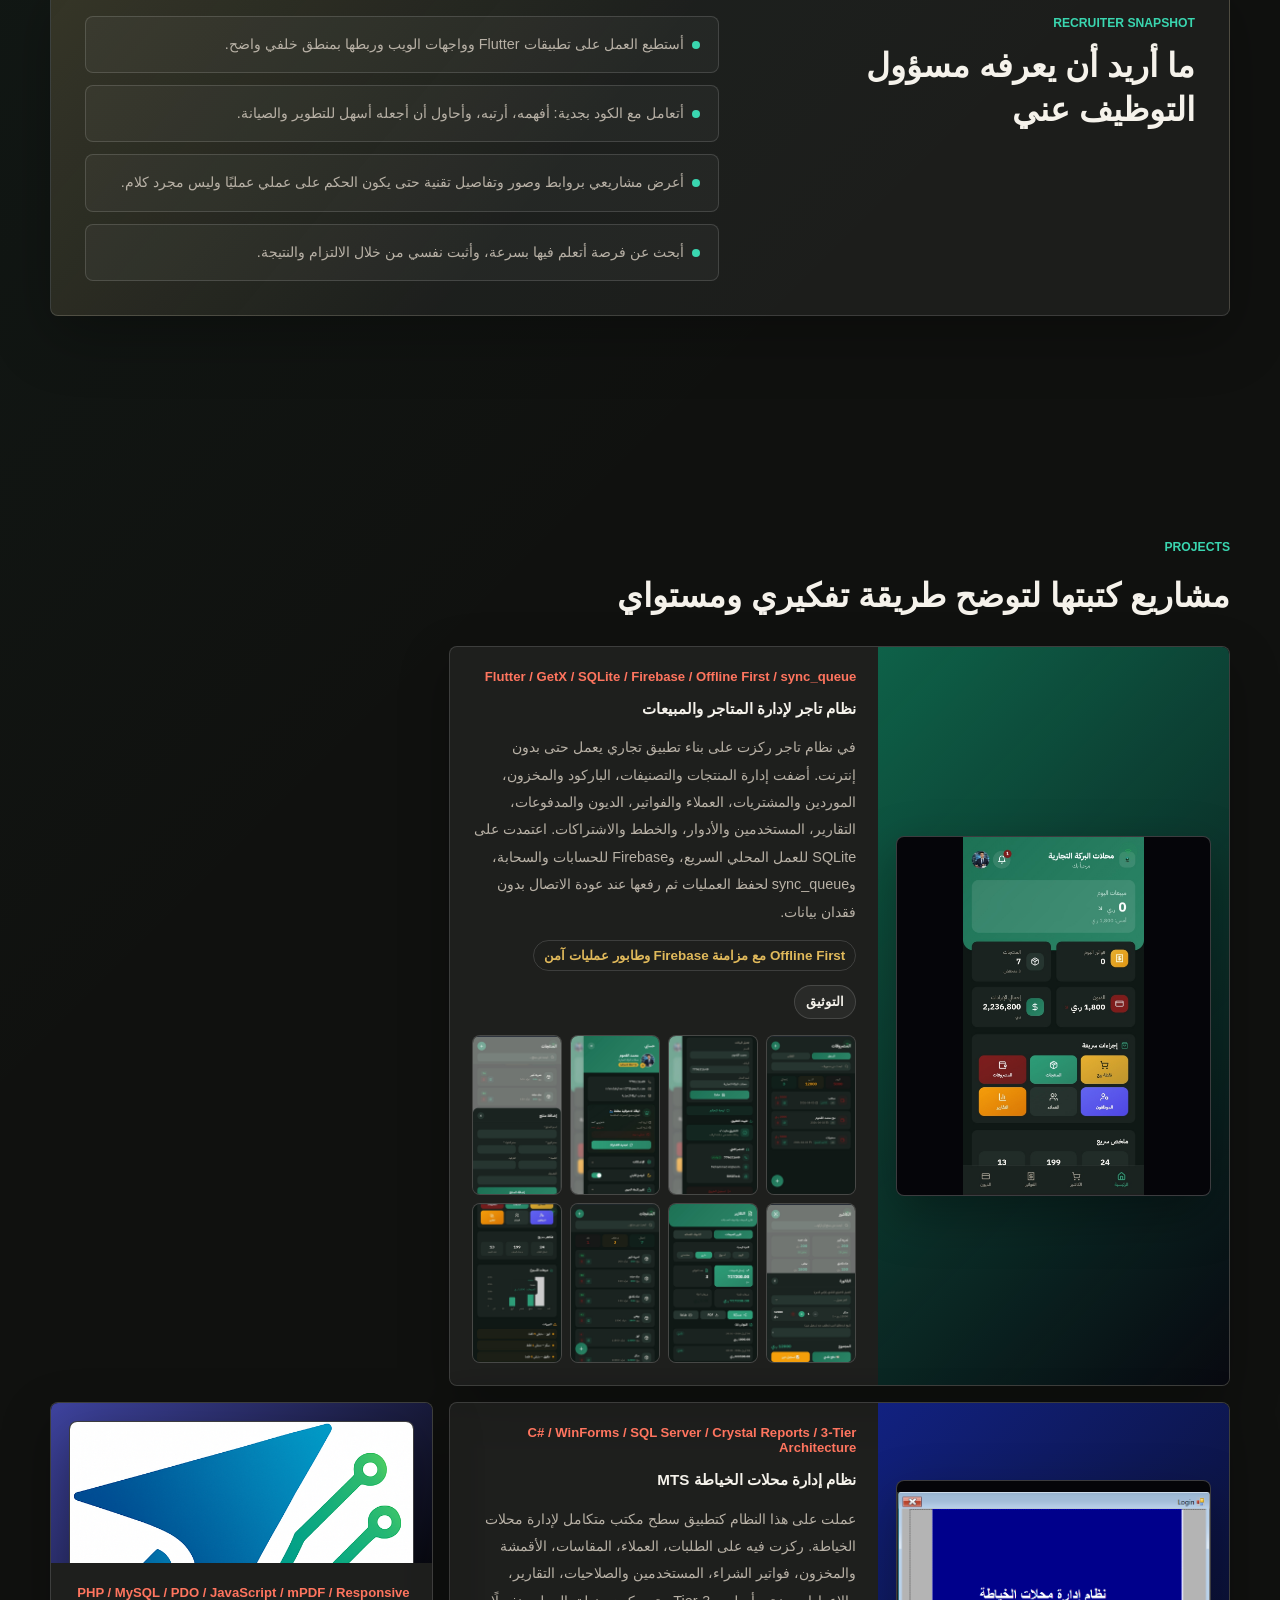
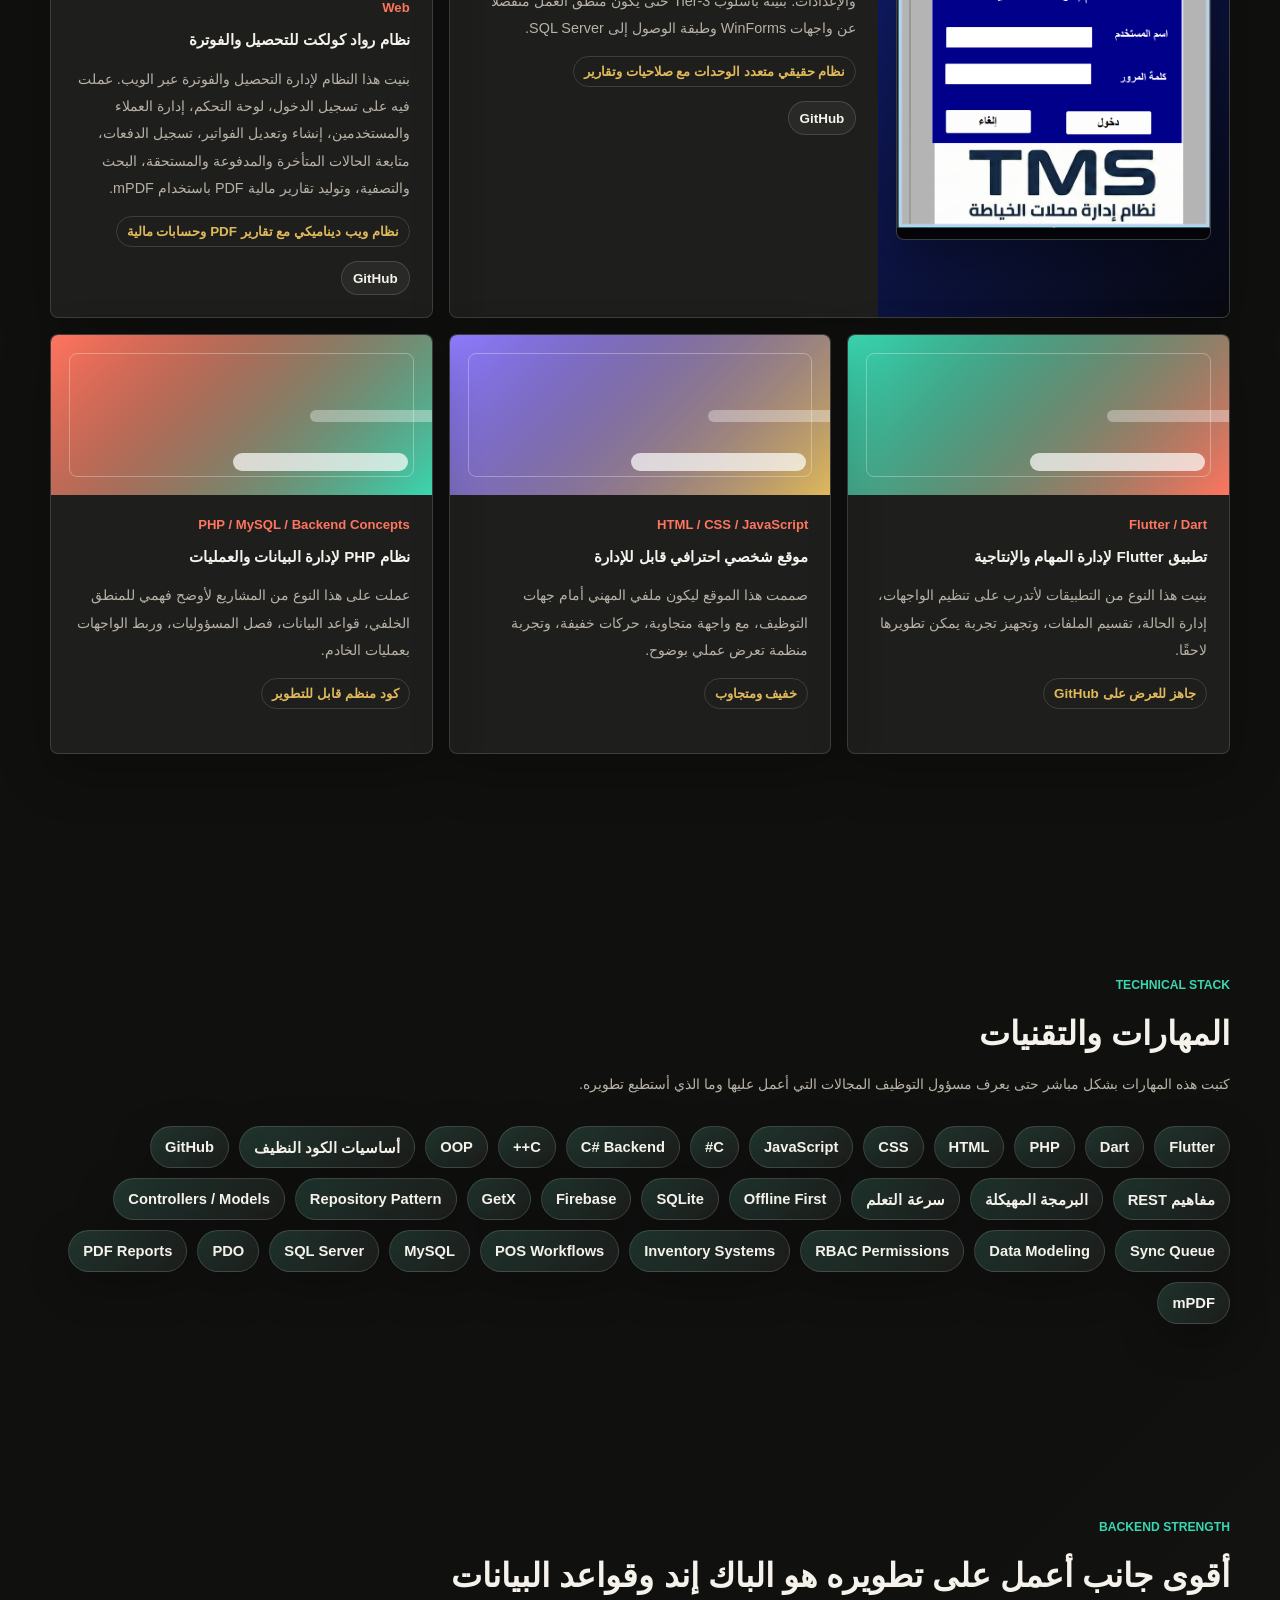
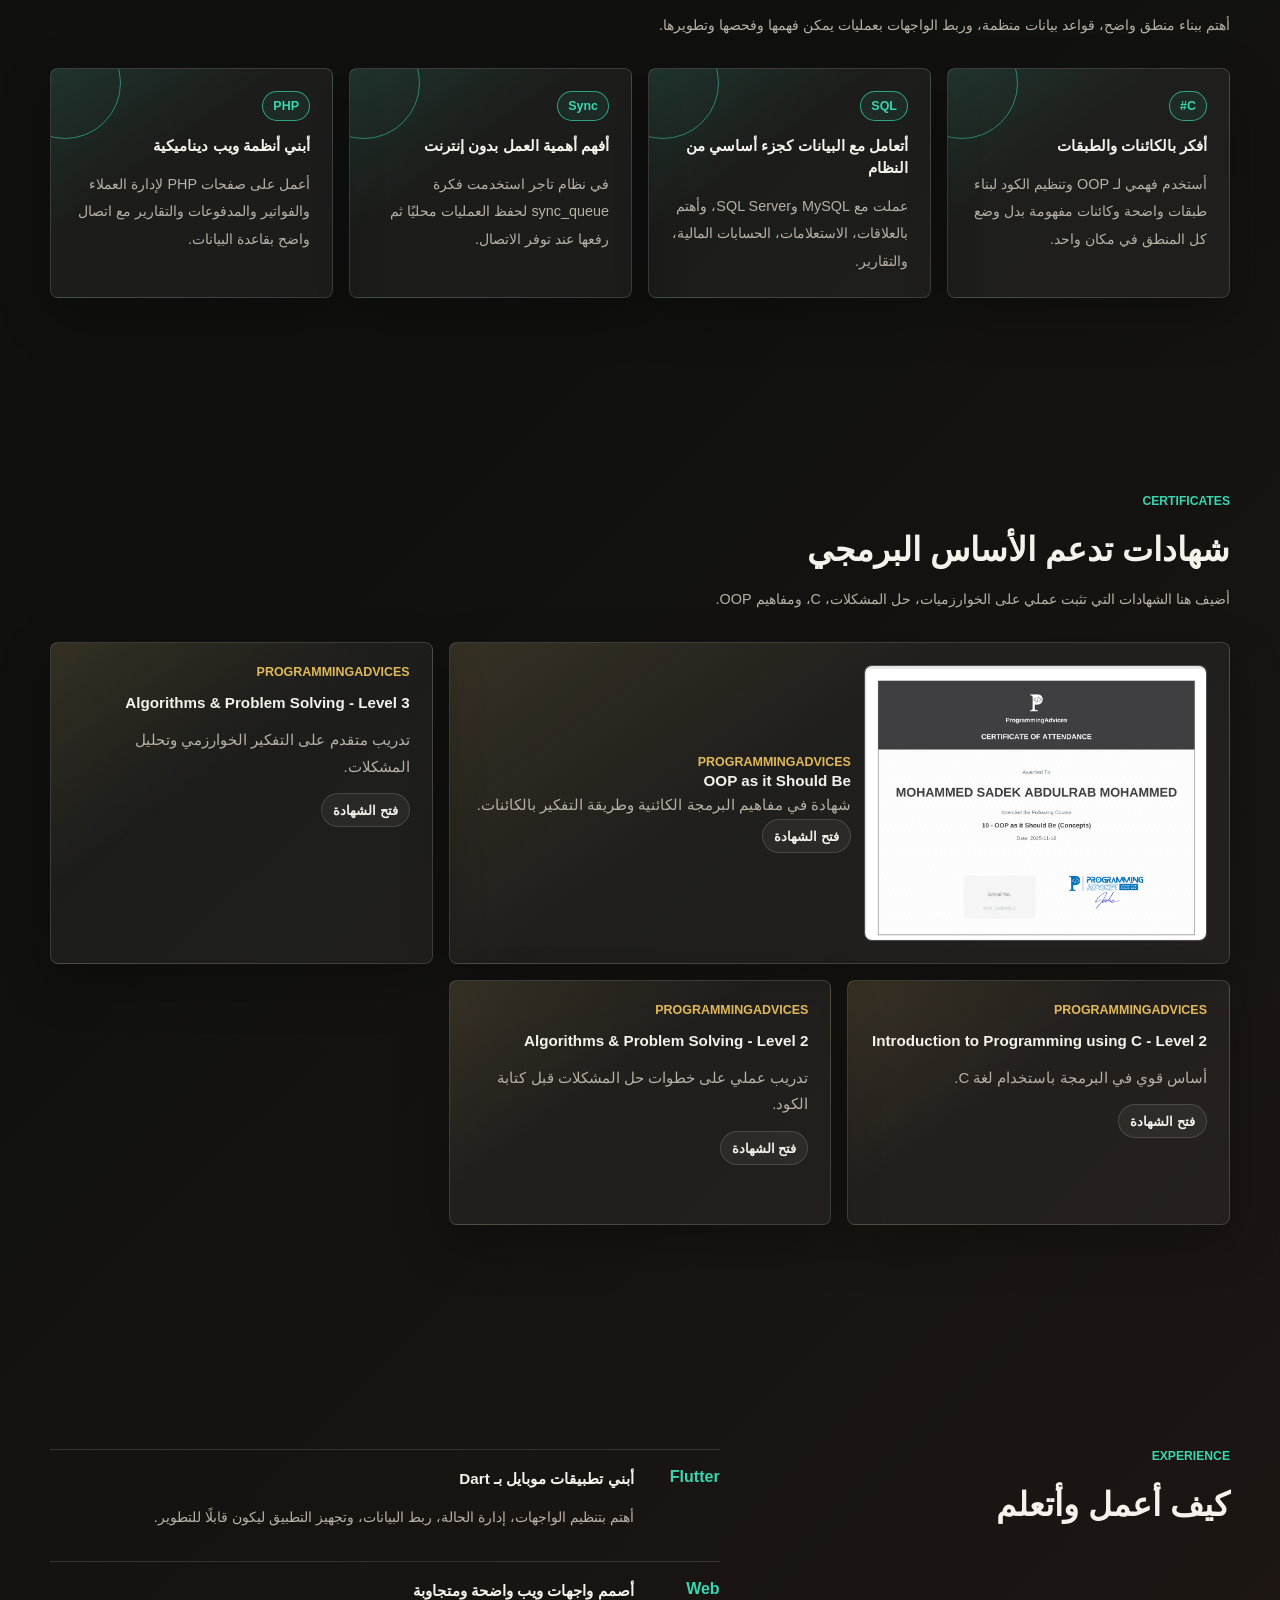
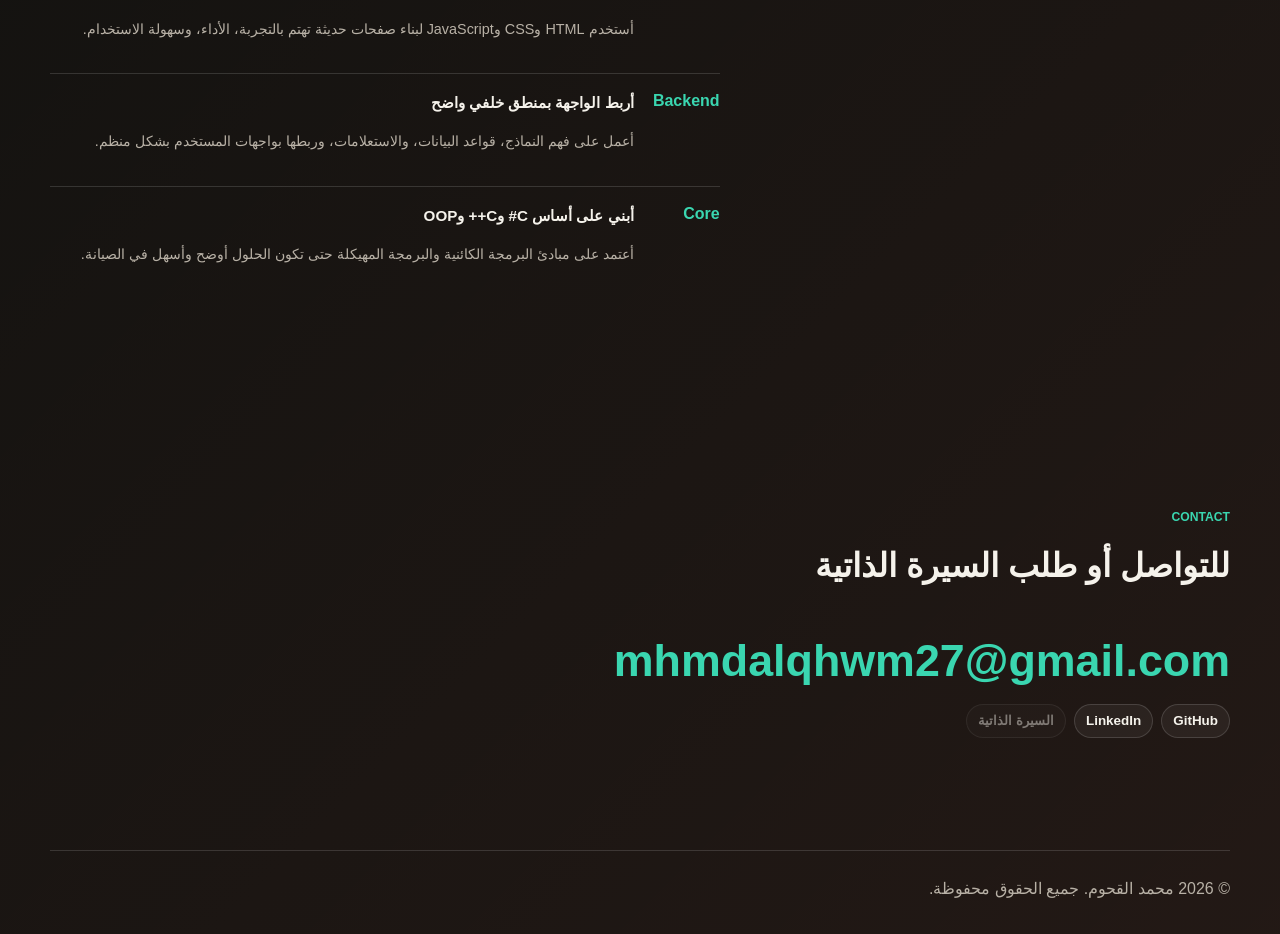
==== commit dd8bf01e: "Add files via upload" ====
--- a/index.html
+++ b/index.html
@@ -5,7 +5,7 @@
     <meta name="viewport" content="width=device-width, initial-scale=1.0" />
     <meta
       name="description"
-      content="Portfolio of Mohammed Alqahom, an IT student and junior software developer building Flutter, PHP, MySQL, C#, C++, and web projects."
+      content="Portfolio of Mohammed Alqahom, a junior full stack developer focused on C# .NET, web development, Flutter, backend systems, SQL Server, PHP, and practical software projects."
     />
     <title>محمد القحوم | Software Developer</title>
     <link rel="stylesheet" href="styles.css" />
@@ -19,9 +19,11 @@
         <span data-field="name">محمد القحوم</span>
       </a>
       <nav class="nav" aria-label="Main navigation">
-        <a href="#fit" data-i18n="nav.fit">لماذا أنا</a>
+        <a href="#fit" data-i18n="nav.fit">طريقتي</a>
         <a href="#work" data-i18n="nav.work">المشاريع</a>
         <a href="#skills" data-i18n="nav.skills">المهارات</a>
+        <a href="#backend" data-i18n="nav.backend">الباك إند</a>
+        <a href="#certificates" data-i18n="nav.certificates">الشهادات</a>
         <a href="#about" data-i18n="nav.about">الخبرات</a>
         <a href="#contact" data-i18n="nav.contact">تواصل</a>
       </nav>
@@ -36,10 +38,10 @@
     <main>
       <section class="hero" id="home">
         <div class="hero-copy reveal">
-          <p class="eyebrow">Information Technology Student / Software Developer</p>
-          <h1 data-field="headline">محمد القحوم، مطور Junior جاهز لتحويل المعرفة البرمجية إلى قيمة عملية.</h1>
+          <p class="eyebrow">Junior Full Stack Developer / C# .NET / Web / Flutter</p>
+          <h1 data-field="headline">أنا محمد القحوم، مطور Junior أبني مشاريعي بعقلية تعلم وتنظيم ونتيجة.</h1>
           <p class="hero-text" data-field="bio">
-            طالب تقنيات معلومات في المستوى الرابع، أمتلك أساسًا قويًا في OOP والبرمجة المهيكلة، وأبني مشاريع باستخدام Flutter وDart وPHP والويب وC# وC++.
+            أنا مطور Junior أركز على بناء أنظمة عملية تجمع بين الواجهات، الباك إند، وقواعد البيانات. عملت على مشاريع باستخدام Flutter وDart وPHP وMySQL وC# وSQL Server وتقنيات الويب وC++. أعتمد على OOP والبرمجة المهيكلة، وأهتم بأن يكون الكود منظمًا والنتيجة قابلة للعرض والفحص.
           </p>
           <div class="hero-actions">
             <a class="primary-action" href="#work" data-i18n="hero.projects">استعراض المشاريع</a>
@@ -57,8 +59,8 @@
             <span>مق</span>
           </div>
           <div>
-            <p class="panel-kicker" data-field="availability">متاح للتدريب، الوظائف المبتدئة، والعمل على مشاريع حقيقية</p>
-            <h2 data-field="role">طالب تقنيات معلومات ومطور برمجيات Junior</h2>
+            <p class="panel-kicker" data-field="availability">أبحث عن فرصة Junior أقدم فيها قيمة عملية من أول مشروع</p>
+            <h2 data-field="role">Junior Full Stack Developer | C# .NET | Web | Flutter</h2>
           </div>
           <dl class="quick-stats">
             <div>
@@ -70,14 +72,14 @@
               <dd data-i18n="stats.tech">تقنيات</dd>
             </div>
             <div>
-              <dt data-stat="level">4</dt>
-              <dd data-i18n="stats.level">المستوى</dd>
+              <dt data-stat="certificates">4</dt>
+              <dd data-i18n="stats.certificates">شهادات</dd>
             </div>
           </dl>
           <div class="role-tags" aria-label="Suitable roles">
-            <span>Junior Flutter Developer</span>
-            <span>Web Developer</span>
-            <span>Software Developer Intern</span>
+            <span>Junior C# .NET Developer</span>
+            <span>Backend / Web Developer</span>
+            <span>Flutter Developer</span>
           </div>
         </aside>
       </section>
@@ -85,23 +87,23 @@
       <section class="section fit-section" id="fit">
         <div class="section-heading reveal">
           <p class="eyebrow">Hiring Fit</p>
-          <h2 data-i18n="fit.title">لماذا أستحق فرصة مقابلة؟</h2>
+          <h2 data-i18n="fit.title">ما الذي أحاول تقديمه في أي فريق؟</h2>
         </div>
         <div class="hire-grid reveal">
           <article class="hire-card">
             <span>01</span>
-            <h3 data-i18n="fit.card1.title">أساس برمجي قوي</h3>
-            <p data-i18n="fit.card1.text">أفهم البرمجة الكائنية OOP والبرمجة المهيكلة، وأطبقها في C# وC++ وDart وPHP بدل الاكتفاء بكتابة كود يعمل فقط.</p>
+            <h3 data-i18n="fit.card1.title">أبني على أساس برمجي واضح</h3>
+            <p data-i18n="fit.card1.text">لا أتعامل مع البرمجة ككتابة أوامر فقط؛ أحاول فهم الفكرة، تقسيمها، ثم تطبيقها بأسلوب منظم يعتمد على OOP والبرمجة المهيكلة.</p>
           </article>
           <article class="hire-card">
             <span>02</span>
-            <h3 data-i18n="fit.card2.title">جاهزية عملية للمشاريع</h3>
-            <p data-i18n="fit.card2.text">أبني تطبيقات Flutter ومواقع ويب وأنظمة PHP مع اهتمام بتنظيم الملفات، قابلية التطوير، وتجربة المستخدم.</p>
+            <h3 data-i18n="fit.card2.title">أحول الفكرة إلى مشروع يمكن تجربته</h3>
+            <p data-i18n="fit.card2.text">أهتم بأن يكون عملي قابلًا للعرض والفحص، سواء كان تطبيق Flutter أو موقع ويب أو نظام PHP، مع تنظيم الملفات وتحسين تجربة المستخدم قدر الإمكان.</p>
           </article>
           <article class="hire-card">
             <span>03</span>
-            <h3 data-i18n="fit.card3.title">سرعة تعلم عالية</h3>
-            <p data-i18n="fit.card3.text">أتعامل بسرعة مع الأدوات الجديدة، أبحث، أجرب، وأحول المتطلبات إلى نتائج قابلة للعرض على GitHub أو عبر رابط مباشر.</p>
+            <h3 data-i18n="fit.card3.title">أتعلم بسرعة وأراجع عملي</h3>
+            <p data-i18n="fit.card3.text">عندما أواجه أداة أو مشكلة جديدة أبحث، أجرب، وأحسن النتيجة خطوة بعد خطوة حتى أصل إلى حل واضح يمكن مشاركته أو عرضه مباشرة.</p>
           </article>
         </div>
       </section>
@@ -110,13 +112,13 @@
         <div class="application-panel reveal">
           <div>
             <p class="eyebrow">Recruiter Snapshot</p>
-            <h2 data-i18n="snapshot.title">ملخص سريع لمسؤول التوظيف</h2>
+            <h2 data-i18n="snapshot.title">ما أريد أن يعرفه مسؤول التوظيف عني</h2>
           </div>
           <ul class="proof-list">
             <li data-i18n="snapshot.item1">أستطيع العمل على تطبيقات Flutter وواجهات الويب وربطها بمنطق خلفي واضح.</li>
-            <li data-i18n="snapshot.item2">أملك أساسًا برمجيًا يساعدني على فهم الكود الموجود في الفريق وتطويره تدريجيًا.</li>
-            <li data-i18n="snapshot.item3">أقدم مشاريع قابلة للفحص عبر GitHub وروابط مباشرة بدل الاكتفاء بوصف المهارات.</li>
-            <li data-i18n="snapshot.item4">أبحث عن فرصة أتعلم فيها بسرعة وأضيف قيمة عملية من أول أسابيع العمل.</li>
+            <li data-i18n="snapshot.item2">أتعامل مع الكود بجدية: أفهمه، أرتبه، وأحاول أن أجعله أسهل للتطوير والصيانة.</li>
+            <li data-i18n="snapshot.item3">أعرض مشاريعي بروابط وصور وتفاصيل تقنية حتى يكون الحكم على عملي عمليًا وليس مجرد كلام.</li>
+            <li data-i18n="snapshot.item4">أبحث عن فرصة أتعلم فيها بسرعة، وأثبت نفسي من خلال الالتزام والنتيجة.</li>
           </ul>
         </div>
       </section>
@@ -124,7 +126,7 @@
       <section class="section" id="work">
         <div class="section-heading reveal">
           <p class="eyebrow">Projects</p>
-          <h2 data-i18n="work.title">مشاريع تعرض مهارتي أمام مسؤولي التوظيف</h2>
+          <h2 data-i18n="work.title">مشاريع كتبتها لتوضح طريقة تفكيري ومستواي</h2>
         </div>
         <div class="project-grid" id="projectGrid"></div>
       </section>
@@ -133,36 +135,105 @@
         <div class="section-heading reveal">
           <p class="eyebrow">Technical Stack</p>
           <h2 data-i18n="skills.title">المهارات والتقنيات</h2>
-          <p class="section-note" data-i18n="skills.note">كلمات تقنية واضحة تساعد مسؤول التوظيف على فهم مجالاتي بسرعة عند مراجعة الرابط.</p>
+          <p class="section-note" data-i18n="skills.note">كتبت هذه المهارات بشكل مباشر حتى يعرف مسؤول التوظيف المجالات التي أعمل عليها وما الذي أستطيع تطويره.</p>
         </div>
         <div class="skills-grid reveal" id="skillsGrid"></div>
       </section>
 
+      <section class="section backend-section" id="backend">
+        <div class="section-heading reveal">
+          <p class="eyebrow">Backend Strength</p>
+          <h2 data-i18n="backend.title">أقوى جانب أعمل على تطويره هو الباك إند وقواعد البيانات</h2>
+          <p class="section-note" data-i18n="backend.note">
+            أهتم ببناء منطق واضح، قواعد بيانات منظمة، وربط الواجهات بعمليات يمكن فهمها وفحصها وتطويرها.
+          </p>
+        </div>
+        <div class="backend-grid reveal">
+          <article>
+            <span>C#</span>
+            <h3 data-i18n="backend.card1.title">أفكر بالكائنات والطبقات</h3>
+            <p data-i18n="backend.card1.text">أستخدم فهمي لـ OOP وتنظيم الكود لبناء طبقات واضحة وكائنات مفهومة بدل وضع كل المنطق في مكان واحد.</p>
+          </article>
+          <article>
+            <span>SQL</span>
+            <h3 data-i18n="backend.card2.title">أتعامل مع البيانات كجزء أساسي من النظام</h3>
+            <p data-i18n="backend.card2.text">عملت مع MySQL وSQL Server، وأهتم بالعلاقات، الاستعلامات، الحسابات المالية، والتقارير.</p>
+          </article>
+          <article>
+            <span>Sync</span>
+            <h3 data-i18n="backend.card3.title">أفهم أهمية العمل بدون إنترنت</h3>
+            <p data-i18n="backend.card3.text">في نظام تاجر استخدمت فكرة sync_queue لحفظ العمليات محليًا ثم رفعها عند توفر الاتصال.</p>
+          </article>
+          <article>
+            <span>PHP</span>
+            <h3 data-i18n="backend.card4.title">أبني أنظمة ويب ديناميكية</h3>
+            <p data-i18n="backend.card4.text">أعمل على صفحات PHP لإدارة العملاء والفواتير والمدفوعات والتقارير مع اتصال واضح بقاعدة البيانات.</p>
+          </article>
+        </div>
+      </section>
+
+      <section class="section certificates-section" id="certificates">
+        <div class="section-heading reveal">
+          <p class="eyebrow">Certificates</p>
+          <h2 data-i18n="certificates.title">شهادات تدعم الأساس البرمجي</h2>
+          <p class="section-note" data-i18n="certificates.note">أضيف هنا الشهادات التي تثبت عملي على الخوارزميات، حل المشكلات، C، ومفاهيم OOP.</p>
+        </div>
+        <div class="certificates-grid reveal">
+          <article class="certificate-card certificate-featured">
+            <img src="assets/certificate-oop.png" alt="OOP as it Should Be certificate" loading="lazy" />
+            <div>
+              <span>ProgrammingAdvices</span>
+              <h3 data-i18n="certificates.card4.title">OOP as it Should Be</h3>
+              <p data-i18n="certificates.card4.text">شهادة في مفاهيم البرمجة الكائنية وطريقة التفكير بالكائنات.</p>
+              <a href="assets/certificate-oop.png" target="_blank" rel="noreferrer" data-i18n="certificates.open">فتح الشهادة</a>
+            </div>
+          </article>
+          <article class="certificate-card">
+            <span>ProgrammingAdvices</span>
+            <h3 data-i18n="certificates.card1.title">Algorithms & Problem Solving - Level 3</h3>
+            <p data-i18n="certificates.card1.text">تدريب متقدم على التفكير الخوارزمي وتحليل المشكلات.</p>
+            <a href="assets/certificate-algorithms-level-3.pdf" target="_blank" rel="noreferrer" data-i18n="certificates.open">فتح الشهادة</a>
+          </article>
+          <article class="certificate-card">
+            <span>ProgrammingAdvices</span>
+            <h3 data-i18n="certificates.card2.title">Introduction to Programming using C - Level 2</h3>
+            <p data-i18n="certificates.card2.text">أساس قوي في البرمجة باستخدام لغة C.</p>
+            <a href="assets/certificate-c-level-2.pdf" target="_blank" rel="noreferrer" data-i18n="certificates.open">فتح الشهادة</a>
+          </article>
+          <article class="certificate-card">
+            <span>ProgrammingAdvices</span>
+            <h3 data-i18n="certificates.card3.title">Algorithms & Problem Solving - Level 2</h3>
+            <p data-i18n="certificates.card3.text">تدريب عملي على خطوات حل المشكلات قبل كتابة الكود.</p>
+            <a href="assets/certificate-algorithms-level-2.pdf" target="_blank" rel="noreferrer" data-i18n="certificates.open">فتح الشهادة</a>
+          </article>
+        </div>
+      </section>
+
       <section class="section split" id="about">
         <div class="section-heading reveal">
           <p class="eyebrow">Experience</p>
-          <h2 data-i18n="about.title">خبرة مبنية على التطبيق العملي وسرعة التعلم</h2>
+          <h2 data-i18n="about.title">كيف أعمل وأتعلم</h2>
         </div>
         <div class="timeline reveal">
           <article>
             <span>Flutter</span>
-            <h3 data-i18n="about.flutter.title">تطبيقات موبايل بـ Dart</h3>
-            <p data-i18n="about.flutter.text">بناء واجهات منظمة، التعامل مع الحالة، ربط البيانات، وتجهيز تطبيقات قابلة للتطوير.</p>
+            <h3 data-i18n="about.flutter.title">أبني تطبيقات موبايل بـ Dart</h3>
+            <p data-i18n="about.flutter.text">أهتم بتنظيم الواجهات، إدارة الحالة، ربط البيانات، وتجهيز التطبيق ليكون قابلًا للتطوير.</p>
           </article>
           <article>
             <span>Web</span>
-            <h3 data-i18n="about.web.title">واجهات ومواقع باستخدام HTML وCSS وJavaScript</h3>
-            <p data-i18n="about.web.text">تصميم صفحات متجاوبة وحديثة مع اهتمام بالتجربة والأداء وسهولة الاستخدام.</p>
+            <h3 data-i18n="about.web.title">أصمم واجهات ويب واضحة ومتجاوبة</h3>
+            <p data-i18n="about.web.text">أستخدم HTML وCSS وJavaScript لبناء صفحات حديثة تهتم بالتجربة، الأداء، وسهولة الاستخدام.</p>
           </article>
           <article>
             <span>Backend</span>
-            <h3 data-i18n="about.backend.title">PHP وMySQL ومفاهيم الخادم</h3>
-            <p data-i18n="about.backend.text">فهم بناء المنطق الخلفي، التعامل مع النماذج، قواعد البيانات، وربط الواجهات بالخدمات.</p>
+            <h3 data-i18n="about.backend.title">أربط الواجهة بمنطق خلفي واضح</h3>
+            <p data-i18n="about.backend.text">أعمل على فهم النماذج، قواعد البيانات، والاستعلامات، وربطها بواجهات المستخدم بشكل منظم.</p>
           </article>
           <article>
             <span>Core</span>
-            <h3 data-i18n="about.core.title">C# وC++ وOOP</h3>
-            <p data-i18n="about.core.text">إتقان مبادئ البرمجة الكائنية، البرمجة المهيكلة، وتنظيم الحلول بشكل واضح وقابل للصيانة.</p>
+            <h3 data-i18n="about.core.title">أبني على أساس C# وC++ وOOP</h3>
+            <p data-i18n="about.core.text">أعتمد على مبادئ البرمجة الكائنية والبرمجة المهيكلة حتى تكون الحلول أوضح وأسهل في الصيانة.</p>
           </article>
         </div>
       </section>
--- a/styles.css
+++ b/styles.css
@@ -288,19 +288,19 @@
 }
 
 html[lang="ar"] h1 {
-  font-size: clamp(2rem, 5vw, 4.35rem);
-  line-height: 1.18;
+  font-size: clamp(1.85rem, 4.6vw, 3.85rem);
+  line-height: 1.24;
   font-weight: 850;
 }
 
 html[lang="ar"] h2 {
-  font-size: clamp(1.45rem, 3vw, 2.45rem);
-  line-height: 1.28;
+  font-size: clamp(1.32rem, 2.55vw, 2.12rem);
+  line-height: 1.36;
   font-weight: 820;
 }
 
 html[lang="ar"] h3 {
-  font-size: 0.98rem;
+  font-size: 0.95rem;
   font-weight: 800;
 }
 
@@ -313,7 +313,7 @@
 }
 
 html[lang="ar"] .hero-text {
-  font-size: clamp(0.96rem, 1.45vw, 1.08rem);
+  font-size: clamp(0.92rem, 1.25vw, 1.02rem);
   line-height: 1.95;
 }
 
@@ -415,10 +415,11 @@
 }
 
 .portrait {
-  width: min(100%, 220px);
-  aspect-ratio: 1;
+  width: min(100%, 360px);
+  aspect-ratio: 1.08 / 1;
+  justify-self: center;
   border: 1px solid rgba(255, 255, 255, 0.28);
-  border-radius: 50%;
+  border-radius: var(--radius);
   font-size: clamp(2.6rem, 9vw, 5rem);
   font-weight: 950;
   box-shadow: inset 0 0 60px rgba(255, 255, 255, 0.25);
@@ -479,6 +480,7 @@
   max-width: 720px;
   margin: 8px 0 0;
   color: var(--muted);
+  font-size: 0.96rem;
   line-height: 1.8;
 }
 
@@ -687,8 +689,9 @@
 html[lang="ar"] .hire-card p,
 html[lang="ar"] .proof-list li,
 html[lang="ar"] .timeline p,
+html[lang="ar"] .backend-grid p,
 html[lang="ar"] .section-note {
-  font-size: 0.94rem;
+  font-size: 0.9rem;
   line-height: 1.9;
 }
 
@@ -811,6 +814,142 @@
   box-shadow: 0 14px 40px var(--shadow);
   font-size: 0.92rem;
   font-weight: 800;
+}
+
+.backend-section {
+  padding-top: clamp(42px, 7vw, 84px);
+}
+
+.backend-grid {
+  display: grid;
+  grid-template-columns: repeat(4, minmax(0, 1fr));
+  gap: 16px;
+}
+
+.backend-grid article {
+  position: relative;
+  display: grid;
+  gap: 14px;
+  align-content: start;
+  min-height: 230px;
+  padding: 22px;
+  overflow: hidden;
+  border: 1px solid var(--line);
+  border-radius: var(--radius);
+  background:
+    linear-gradient(145deg, rgba(58, 214, 176, 0.12), transparent 38%),
+    rgba(255, 255, 255, 0.05);
+  box-shadow: 0 18px 50px var(--shadow);
+}
+
+.backend-grid article::after {
+  content: "";
+  position: absolute;
+  inset-inline-end: -42px;
+  top: -42px;
+  width: 110px;
+  height: 110px;
+  border: 1px solid color-mix(in srgb, var(--teal), transparent 45%);
+  border-radius: 50%;
+}
+
+.backend-grid span {
+  z-index: 1;
+  width: fit-content;
+  padding: 7px 10px;
+  border: 1px solid color-mix(in srgb, var(--teal), transparent 30%);
+  border-radius: 999px;
+  color: var(--teal);
+  background: rgba(58, 214, 176, 0.08);
+  font-size: 0.78rem;
+  font-weight: 900;
+}
+
+.backend-grid h3,
+.backend-grid p {
+  z-index: 1;
+}
+
+.backend-grid p {
+  margin: 0;
+  color: var(--muted);
+  font-size: 0.93rem;
+  line-height: 1.8;
+}
+
+.certificates-section {
+  padding-top: clamp(42px, 7vw, 84px);
+}
+
+.certificates-grid {
+  display: grid;
+  grid-template-columns: repeat(3, minmax(0, 1fr));
+  gap: 16px;
+}
+
+.certificate-card {
+  display: grid;
+  gap: 13px;
+  align-content: start;
+  min-height: 245px;
+  padding: 22px;
+  border: 1px solid var(--line);
+  border-radius: var(--radius);
+  background:
+    linear-gradient(145deg, rgba(224, 185, 91, 0.12), transparent 42%),
+    rgba(255, 255, 255, 0.05);
+  box-shadow: 0 18px 50px var(--shadow);
+}
+
+.certificate-featured {
+  grid-column: span 2;
+  grid-template-columns: minmax(240px, 0.95fr) minmax(0, 1.05fr);
+  align-items: center;
+}
+
+.certificate-card img {
+  width: 100%;
+  border: 1px solid var(--line);
+  border-radius: var(--radius);
+  background: rgba(255, 255, 255, 0.08);
+  object-fit: cover;
+}
+
+.certificate-card span {
+  color: var(--gold);
+  font-size: 0.78rem;
+  font-weight: 900;
+  text-transform: uppercase;
+}
+
+.certificate-card p {
+  margin: 0;
+  color: var(--muted);
+  font-size: 0.93rem;
+  line-height: 1.8;
+}
+
+.certificate-card a {
+  display: inline-flex;
+  width: fit-content;
+  min-height: 34px;
+  align-items: center;
+  justify-content: center;
+  padding: 7px 11px;
+  border: 1px solid var(--line);
+  border-radius: 999px;
+  color: var(--text);
+  background: rgba(255, 255, 255, 0.05);
+  font-size: 0.84rem;
+  font-weight: 800;
+  transition:
+    transform 180ms ease,
+    border-color 180ms ease;
+}
+
+.certificate-card a:hover {
+  transform: translateY(-2px);
+  border-color: var(--gold);
 }
 
 .dashboard {
@@ -1139,6 +1278,18 @@
     grid-template-columns: repeat(2, minmax(0, 1fr));
   }
 
+  .backend-grid {
+    grid-template-columns: repeat(2, minmax(0, 1fr));
+  }
+
+  .certificates-grid {
+    grid-template-columns: repeat(2, minmax(0, 1fr));
+  }
+
+  .certificate-featured {
+    grid-column: 1 / -1;
+  }
+
   .featured-project {
     grid-column: 1 / -1;
   }
@@ -1193,10 +1344,28 @@
   }
 
   .project-grid,
+  .backend-grid,
+  .certificates-grid,
   .hire-grid,
   .application-panel,
   .dashboard-panel {
     grid-template-columns: 1fr;
+  }
+
+  .certificate-featured {
+    grid-template-columns: 1fr;
+  }
+
+  html[lang="ar"] h1 {
+    font-size: clamp(1.72rem, 9vw, 2.55rem);
+  }
+
+  html[lang="ar"] h2 {
+    font-size: clamp(1.22rem, 6vw, 1.75rem);
+  }
+
+  .contact-link {
+    font-size: clamp(1rem, 6vw, 1.65rem);
   }
 
   .featured-project {
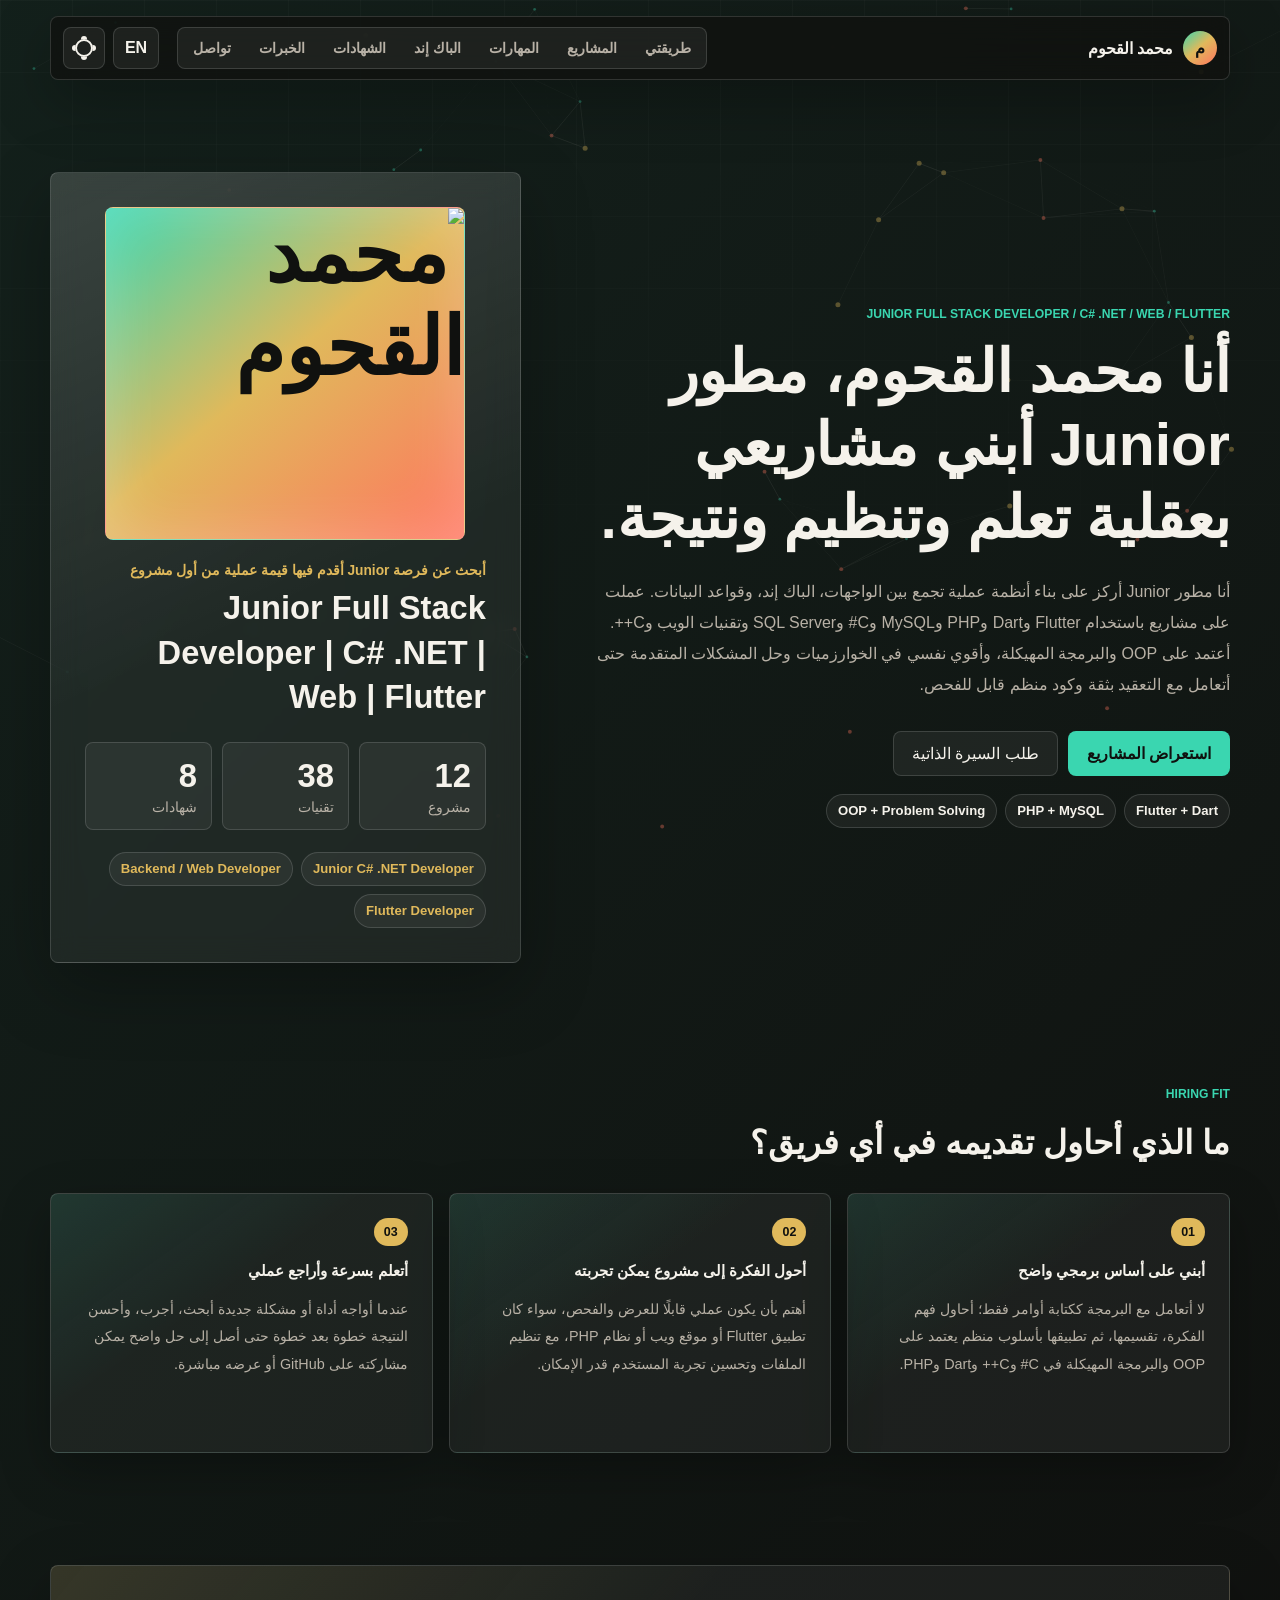
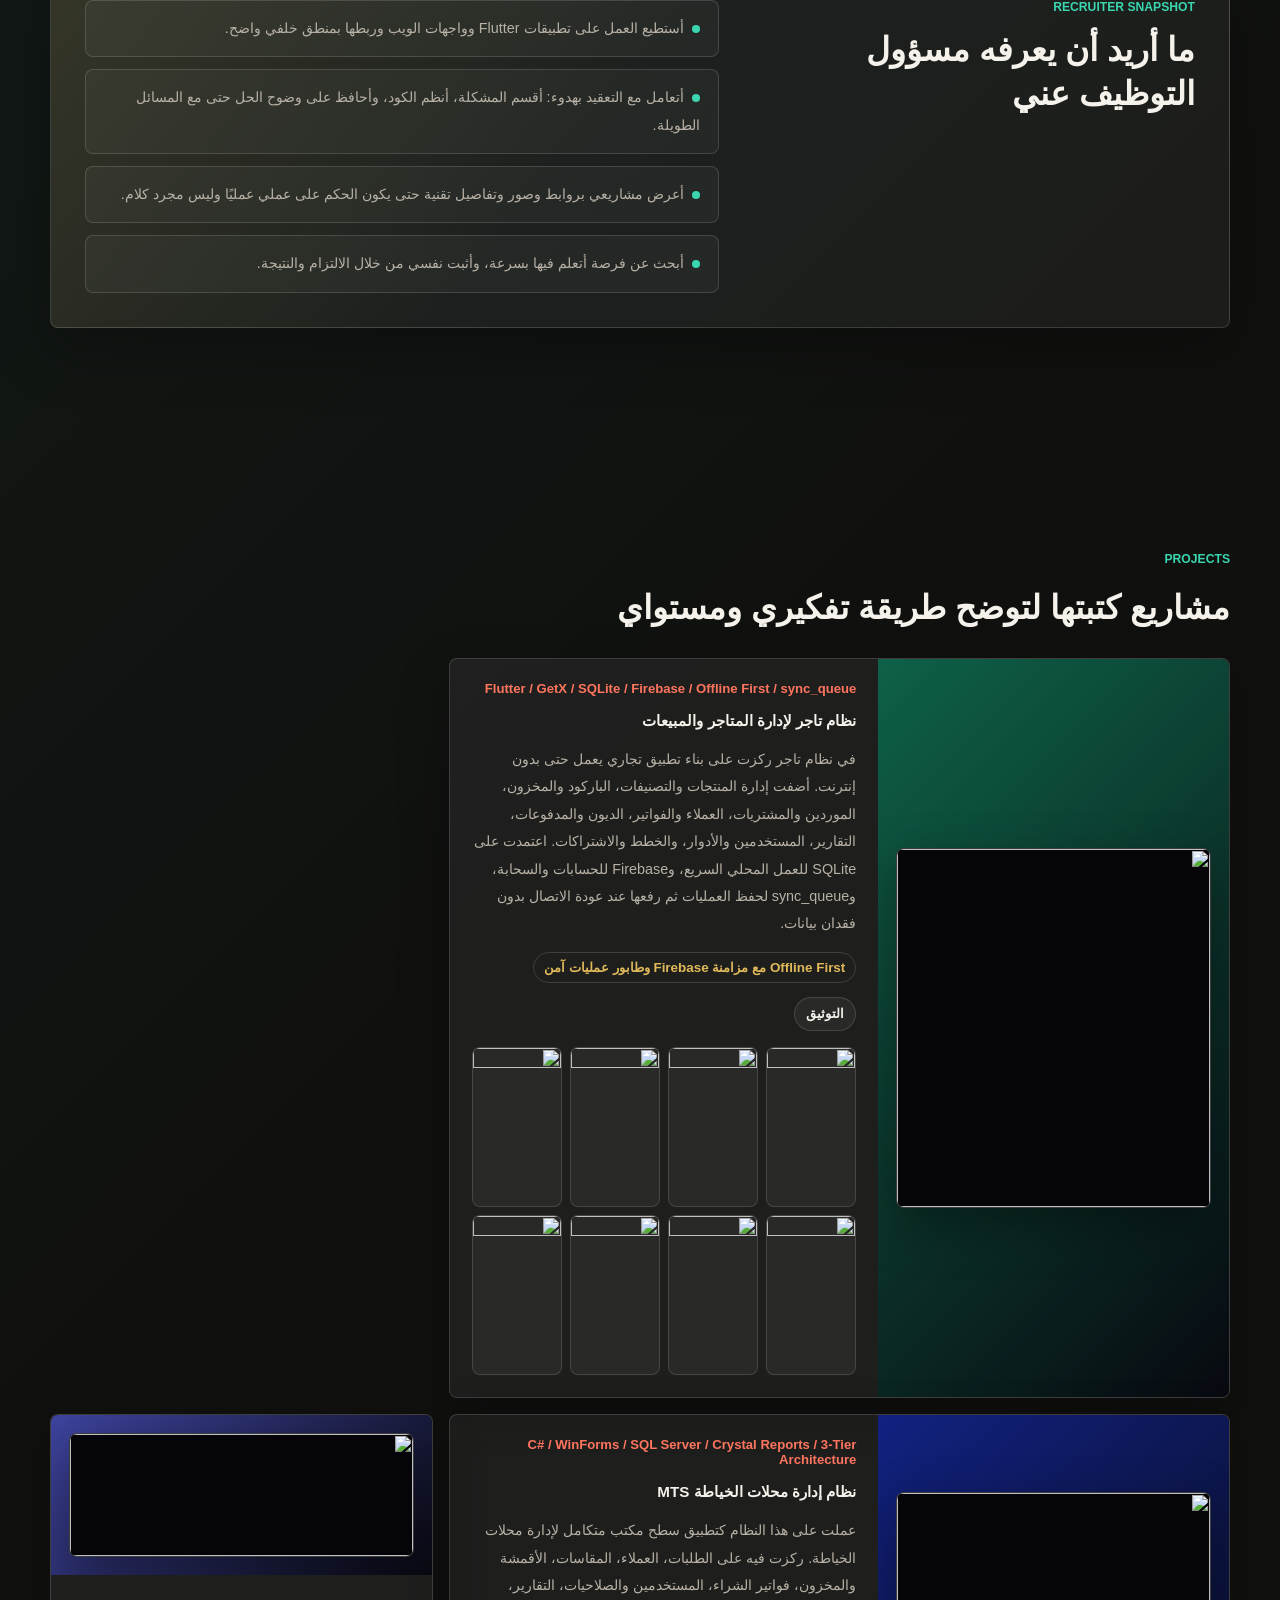
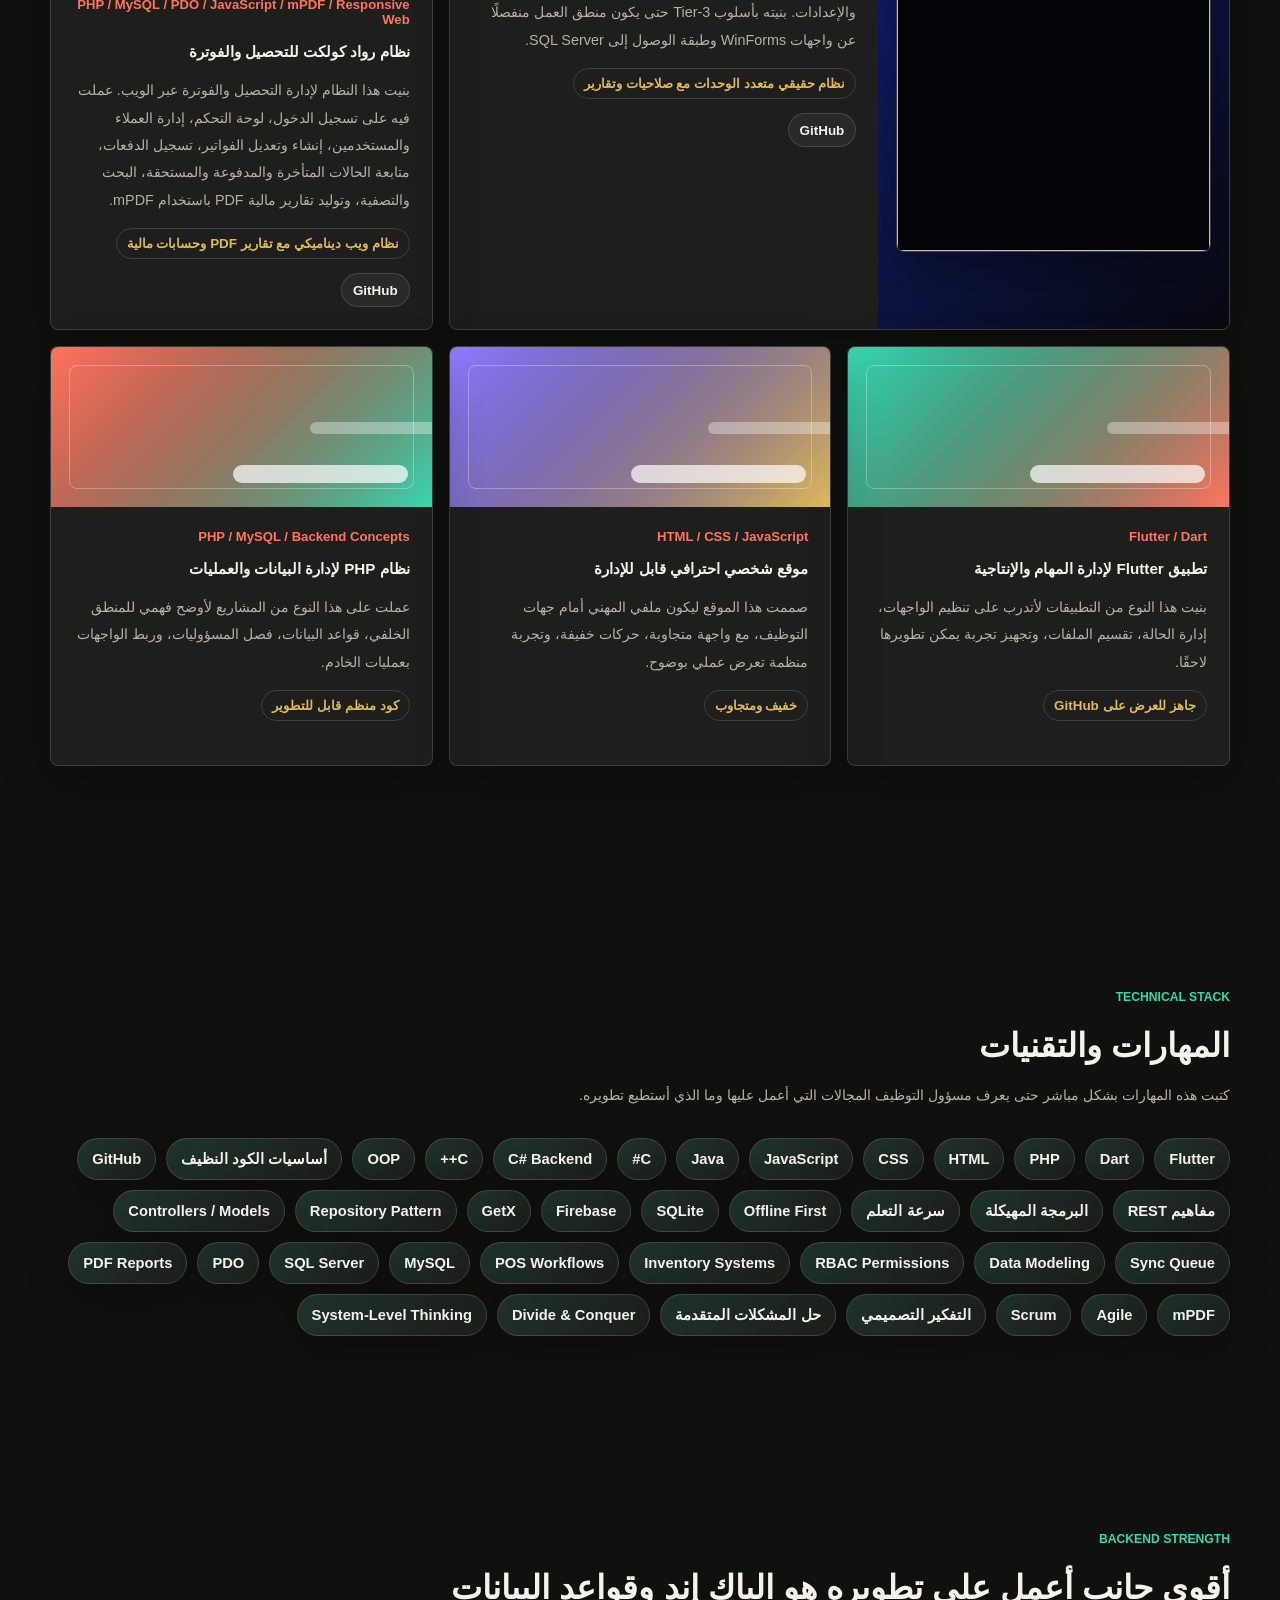
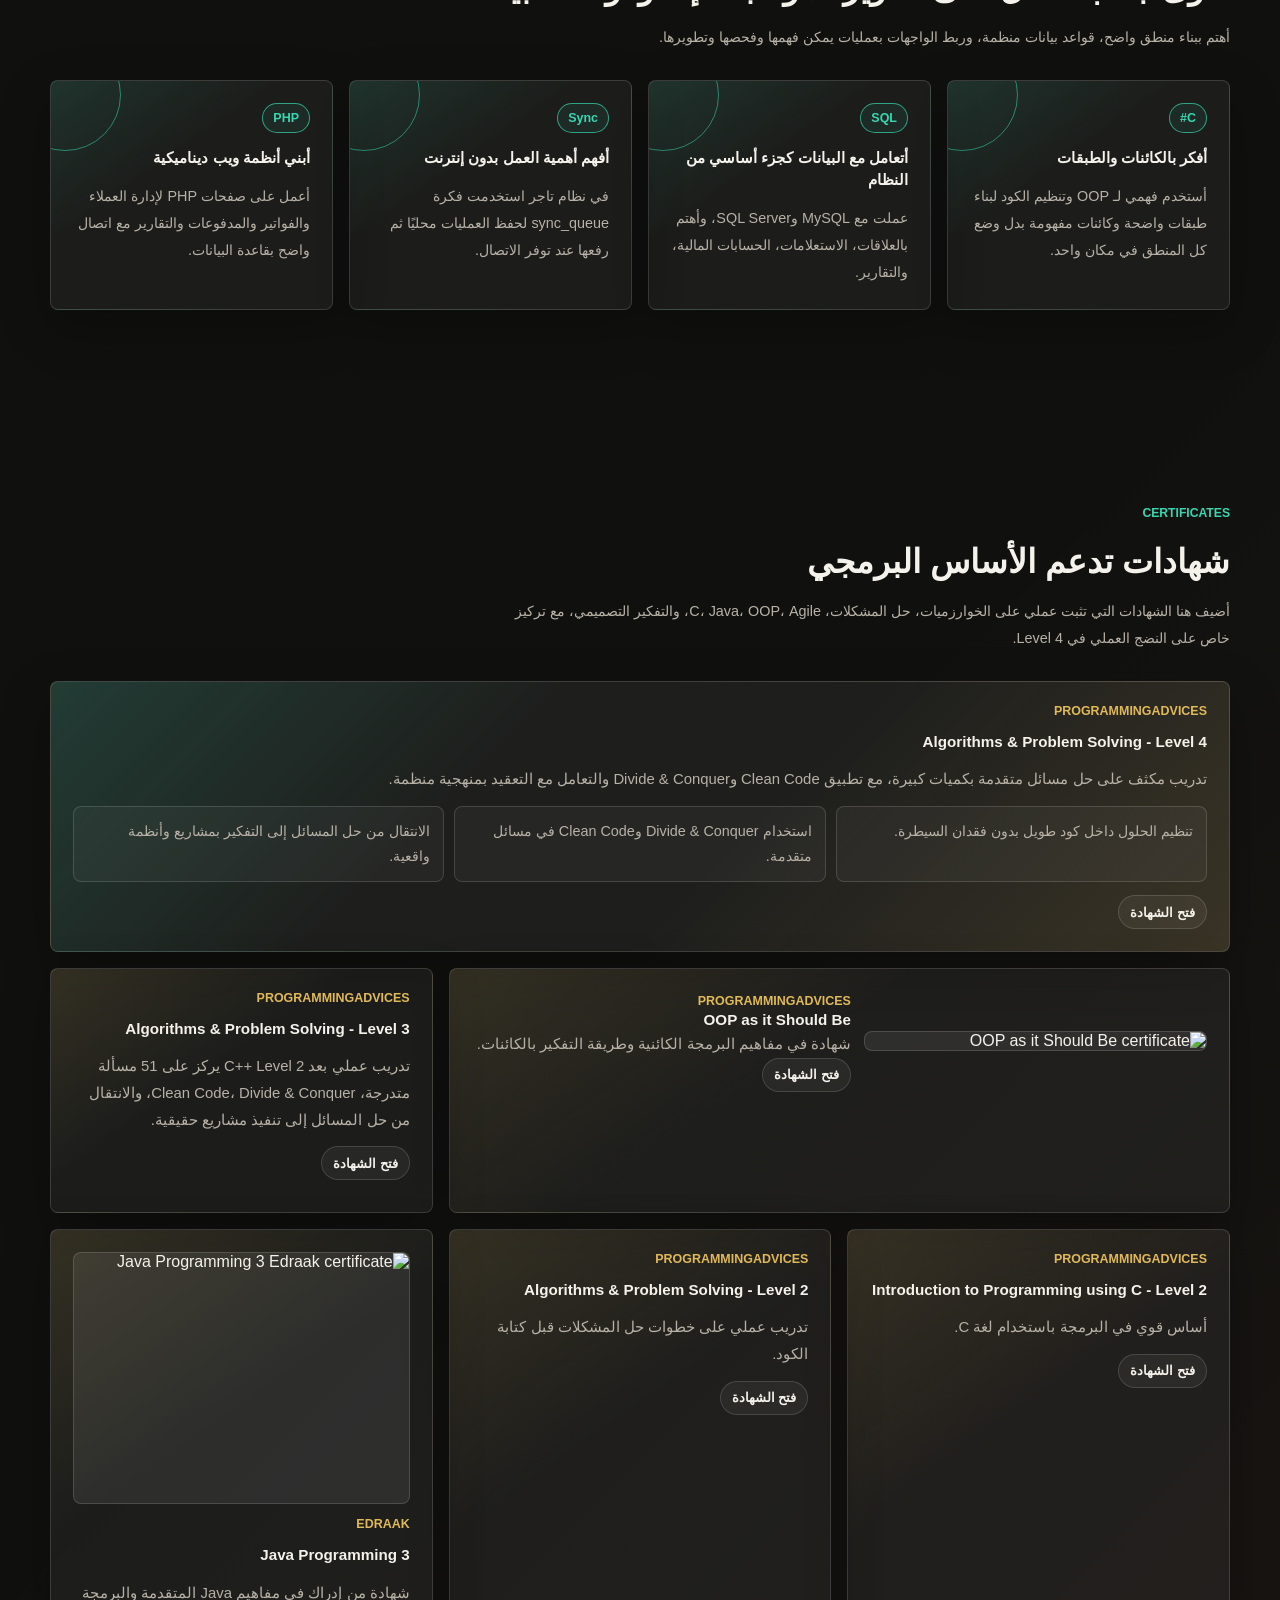
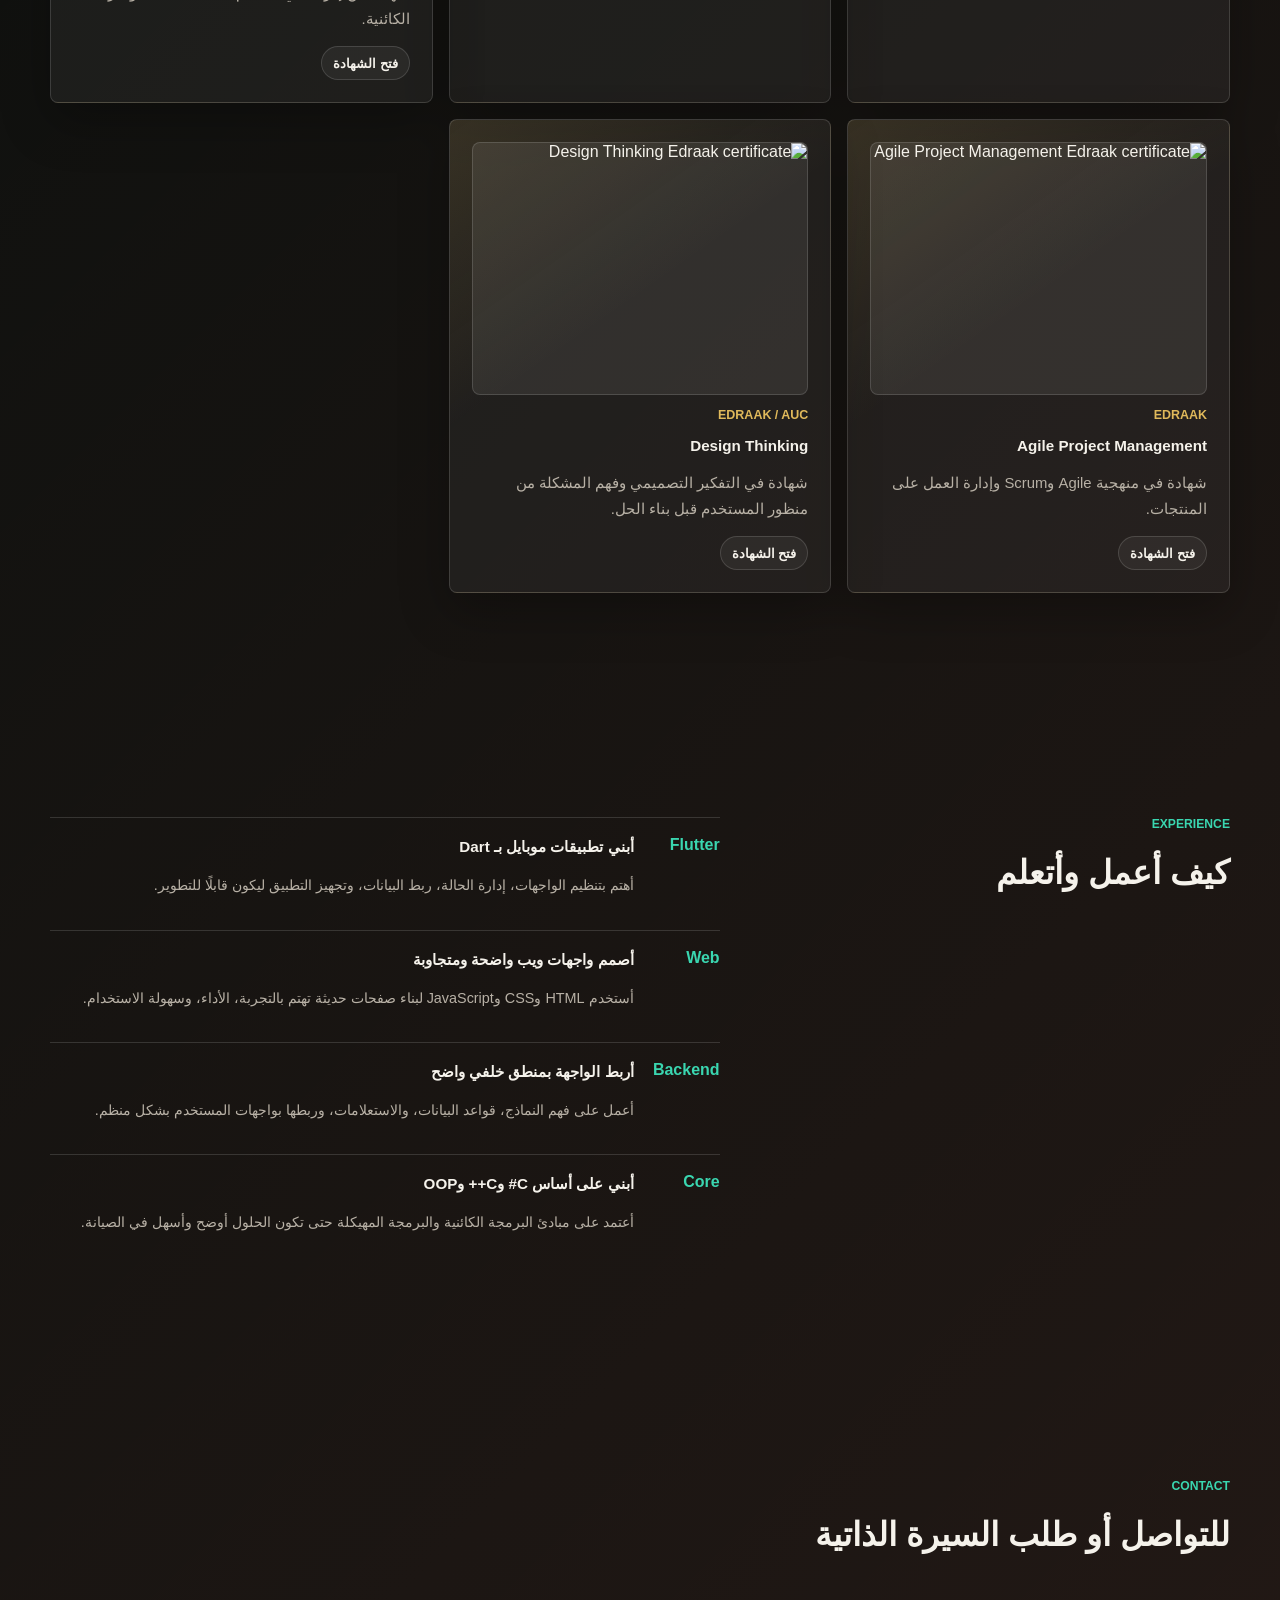
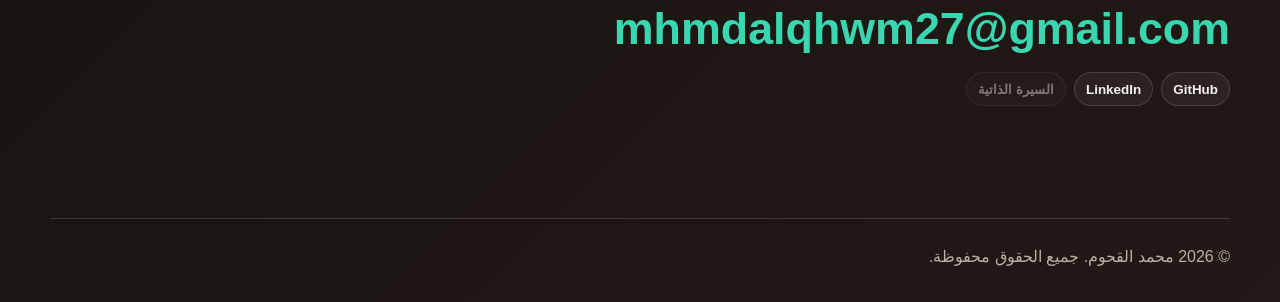
==== commit e9d9515a: "Add files via upload" ====
--- a/index.html
+++ b/index.html
@@ -41,7 +41,7 @@
           <p class="eyebrow">Junior Full Stack Developer / C# .NET / Web / Flutter</p>
           <h1 data-field="headline">أنا محمد القحوم، مطور Junior أبني مشاريعي بعقلية تعلم وتنظيم ونتيجة.</h1>
           <p class="hero-text" data-field="bio">
-            أنا مطور Junior أركز على بناء أنظمة عملية تجمع بين الواجهات، الباك إند، وقواعد البيانات. عملت على مشاريع باستخدام Flutter وDart وPHP وMySQL وC# وSQL Server وتقنيات الويب وC++. أعتمد على OOP والبرمجة المهيكلة، وأهتم بأن يكون الكود منظمًا والنتيجة قابلة للعرض والفحص.
+            أنا مطور Junior أركز على بناء أنظمة عملية تجمع بين الواجهات، الباك إند، وقواعد البيانات. عملت على مشاريع باستخدام Flutter وDart وPHP وMySQL وC# وSQL Server وتقنيات الويب وC++. أعتمد على OOP والبرمجة المهيكلة، وأقوي نفسي في الخوارزميات وحل المشكلات المتقدمة حتى أتعامل مع التعقيد بثقة وكود منظم قابل للفحص.
           </p>
           <div class="hero-actions">
             <a class="primary-action" href="#work" data-i18n="hero.projects">استعراض المشاريع</a>
@@ -116,7 +116,7 @@
           </div>
           <ul class="proof-list">
             <li data-i18n="snapshot.item1">أستطيع العمل على تطبيقات Flutter وواجهات الويب وربطها بمنطق خلفي واضح.</li>
-            <li data-i18n="snapshot.item2">أتعامل مع الكود بجدية: أفهمه، أرتبه، وأحاول أن أجعله أسهل للتطوير والصيانة.</li>
+            <li data-i18n="snapshot.item2">أتعامل مع التعقيد بهدوء: أقسم المشكلة، أنظم الكود، وأحافظ على وضوح الحل حتى مع المسائل الطويلة.</li>
             <li data-i18n="snapshot.item3">أعرض مشاريعي بروابط وصور وتفاصيل تقنية حتى يكون الحكم على عملي عمليًا وليس مجرد كلام.</li>
             <li data-i18n="snapshot.item4">أبحث عن فرصة أتعلم فيها بسرعة، وأثبت نفسي من خلال الالتزام والنتيجة.</li>
           </ul>
@@ -176,9 +176,20 @@
         <div class="section-heading reveal">
           <p class="eyebrow">Certificates</p>
           <h2 data-i18n="certificates.title">شهادات تدعم الأساس البرمجي</h2>
-          <p class="section-note" data-i18n="certificates.note">أضيف هنا الشهادات التي تثبت عملي على الخوارزميات، حل المشكلات، C، ومفاهيم OOP.</p>
+          <p class="section-note" data-i18n="certificates.note">أضيف هنا الشهادات التي تثبت عملي على الخوارزميات، حل المشكلات، C، Java، OOP، Agile، والتفكير التصميمي، مع تركيز خاص على النضج العملي في Level 4.</p>
         </div>
         <div class="certificates-grid reveal">
+          <article class="certificate-card certificate-proof">
+            <span>ProgrammingAdvices</span>
+            <h3 data-i18n="certificates.card8.title">Algorithms & Problem Solving - Level 4</h3>
+            <p data-i18n="certificates.card8.text">تدريب مكثف على حل مسائل متقدمة بكميات كبيرة، مع تطبيق Clean Code وDivide & Conquer والتعامل مع التعقيد بمنهجية منظمة.</p>
+            <ul>
+              <li data-i18n="certificates.card8.outcome1">تنظيم الحلول داخل كود طويل بدون فقدان السيطرة.</li>
+              <li data-i18n="certificates.card8.outcome2">استخدام Divide & Conquer وClean Code في مسائل متقدمة.</li>
+              <li data-i18n="certificates.card8.outcome3">الانتقال من حل المسائل إلى التفكير بمشاريع وأنظمة واقعية.</li>
+            </ul>
+            <a href="assets/certificate-algorithms-level-4.pdf" target="_blank" rel="noreferrer" data-i18n="certificates.open">فتح الشهادة</a>
+          </article>
           <article class="certificate-card certificate-featured">
             <img src="assets/certificate-oop.png" alt="OOP as it Should Be certificate" loading="lazy" />
             <div>
@@ -191,7 +202,7 @@
           <article class="certificate-card">
             <span>ProgrammingAdvices</span>
             <h3 data-i18n="certificates.card1.title">Algorithms & Problem Solving - Level 3</h3>
-            <p data-i18n="certificates.card1.text">تدريب متقدم على التفكير الخوارزمي وتحليل المشكلات.</p>
+            <p data-i18n="certificates.card1.text">تدريب عملي بعد C++ Level 2 يركز على 51 مسألة متدرجة، Clean Code، Divide & Conquer، والانتقال من حل المسائل إلى تنفيذ مشاريع حقيقية.</p>
             <a href="assets/certificate-algorithms-level-3.pdf" target="_blank" rel="noreferrer" data-i18n="certificates.open">فتح الشهادة</a>
           </article>
           <article class="certificate-card">
@@ -205,6 +216,33 @@
             <h3 data-i18n="certificates.card3.title">Algorithms & Problem Solving - Level 2</h3>
             <p data-i18n="certificates.card3.text">تدريب عملي على خطوات حل المشكلات قبل كتابة الكود.</p>
             <a href="assets/certificate-algorithms-level-2.pdf" target="_blank" rel="noreferrer" data-i18n="certificates.open">فتح الشهادة</a>
+          </article>
+          <article class="certificate-card certificate-image-card">
+            <img src="assets/certificate-java-programming-3.jpg" alt="Java Programming 3 Edraak certificate" loading="lazy" />
+            <div>
+              <span>Edraak</span>
+              <h3 data-i18n="certificates.card5.title">Java Programming 3</h3>
+              <p data-i18n="certificates.card5.text">شهادة من إدراك في مفاهيم Java المتقدمة والبرمجة الكائنية.</p>
+              <a href="assets/certificate-java-programming-3.jpg" target="_blank" rel="noreferrer" data-i18n="certificates.open">فتح الشهادة</a>
+            </div>
+          </article>
+          <article class="certificate-card certificate-image-card">
+            <img src="assets/certificate-agile-project-management.jpg" alt="Agile Project Management Edraak certificate" loading="lazy" />
+            <div>
+              <span>Edraak</span>
+              <h3 data-i18n="certificates.card6.title">Agile Project Management</h3>
+              <p data-i18n="certificates.card6.text">شهادة في منهجية Agile وScrum وإدارة العمل على المنتجات.</p>
+              <a href="assets/certificate-agile-project-management.jpg" target="_blank" rel="noreferrer" data-i18n="certificates.open">فتح الشهادة</a>
+            </div>
+          </article>
+          <article class="certificate-card certificate-image-card">
+            <img src="assets/certificate-design-thinking.jpg" alt="Design Thinking Edraak certificate" loading="lazy" />
+            <div>
+              <span>Edraak / AUC</span>
+              <h3 data-i18n="certificates.card7.title">Design Thinking</h3>
+              <p data-i18n="certificates.card7.text">شهادة في التفكير التصميمي وفهم المشكلة من منظور المستخدم قبل بناء الحل.</p>
+              <a href="assets/certificate-design-thinking.jpg" target="_blank" rel="noreferrer" data-i18n="certificates.open">فتح الشهادة</a>
+            </div>
           </article>
         </div>
       </section>
--- a/styles.css
+++ b/styles.css
@@ -907,12 +907,57 @@
   align-items: center;
 }
 
+.certificate-proof {
+  grid-column: 1 / -1;
+  min-height: auto;
+  background:
+    linear-gradient(135deg, rgba(58, 214, 176, 0.16), transparent 36%),
+    linear-gradient(315deg, rgba(224, 185, 91, 0.13), transparent 42%),
+    rgba(255, 255, 255, 0.06);
+}
+
+.certificate-proof ul {
+  display: grid;
+  grid-template-columns: repeat(3, minmax(0, 1fr));
+  gap: 10px;
+  margin: 0;
+  padding: 0;
+  list-style: none;
+}
+
+.certificate-proof li {
+  padding: 12px 13px;
+  border: 1px solid var(--line);
+  border-radius: var(--radius);
+  color: var(--muted);
+  background: rgba(255, 255, 255, 0.04);
+  font-size: 0.9rem;
+  line-height: 1.75;
+}
+
+.certificate-image-card {
+  grid-template-rows: auto 1fr;
+}
+
 .certificate-card img {
   width: 100%;
+  aspect-ratio: 4 / 3;
   border: 1px solid var(--line);
   border-radius: var(--radius);
   background: rgba(255, 255, 255, 0.08);
   object-fit: cover;
+  object-position: center;
+}
+
+.certificate-featured img {
+  aspect-ratio: auto;
+  object-fit: contain;
+}
+
+.certificate-image-card div {
+  display: grid;
+  gap: 13px;
+  align-content: start;
 }
 
 .certificate-card span {
@@ -1290,6 +1335,10 @@
     grid-column: 1 / -1;
   }
 
+  .certificate-proof ul {
+    grid-template-columns: 1fr;
+  }
+
   .featured-project {
     grid-column: 1 / -1;
   }
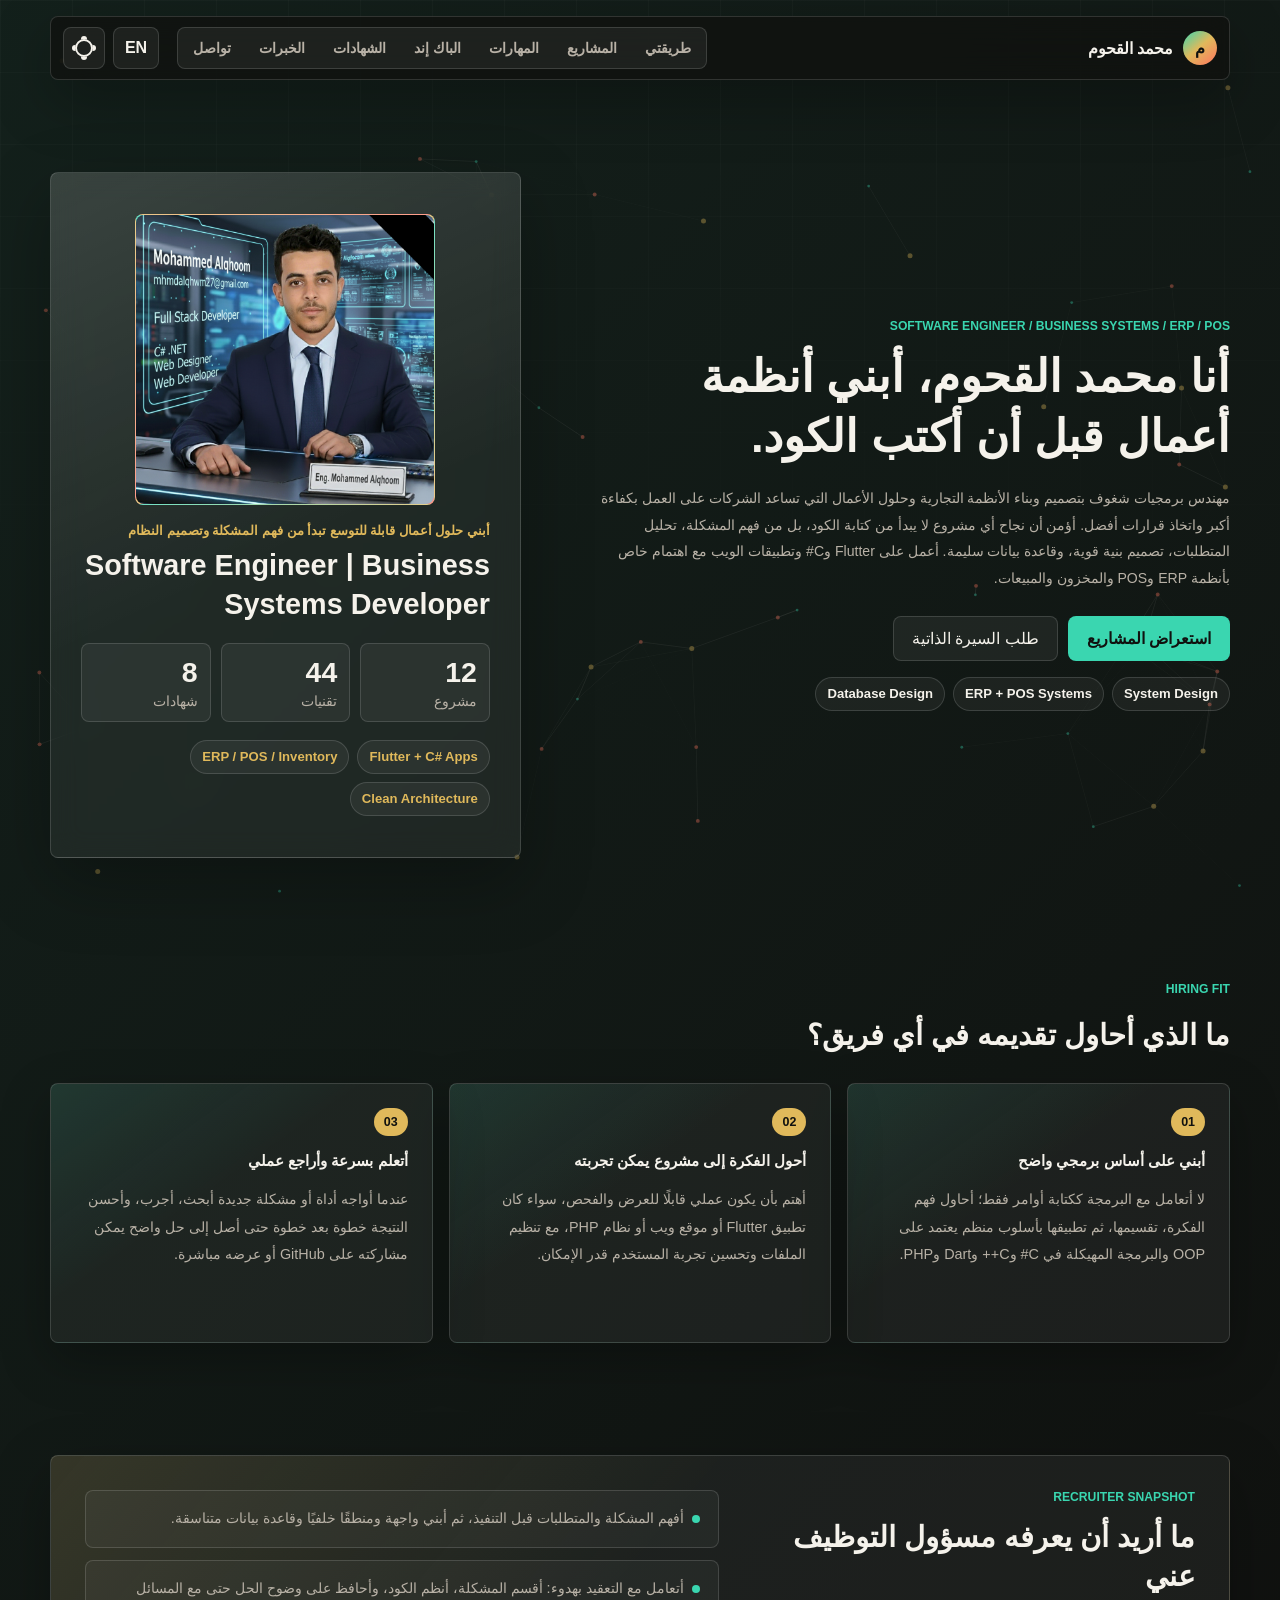
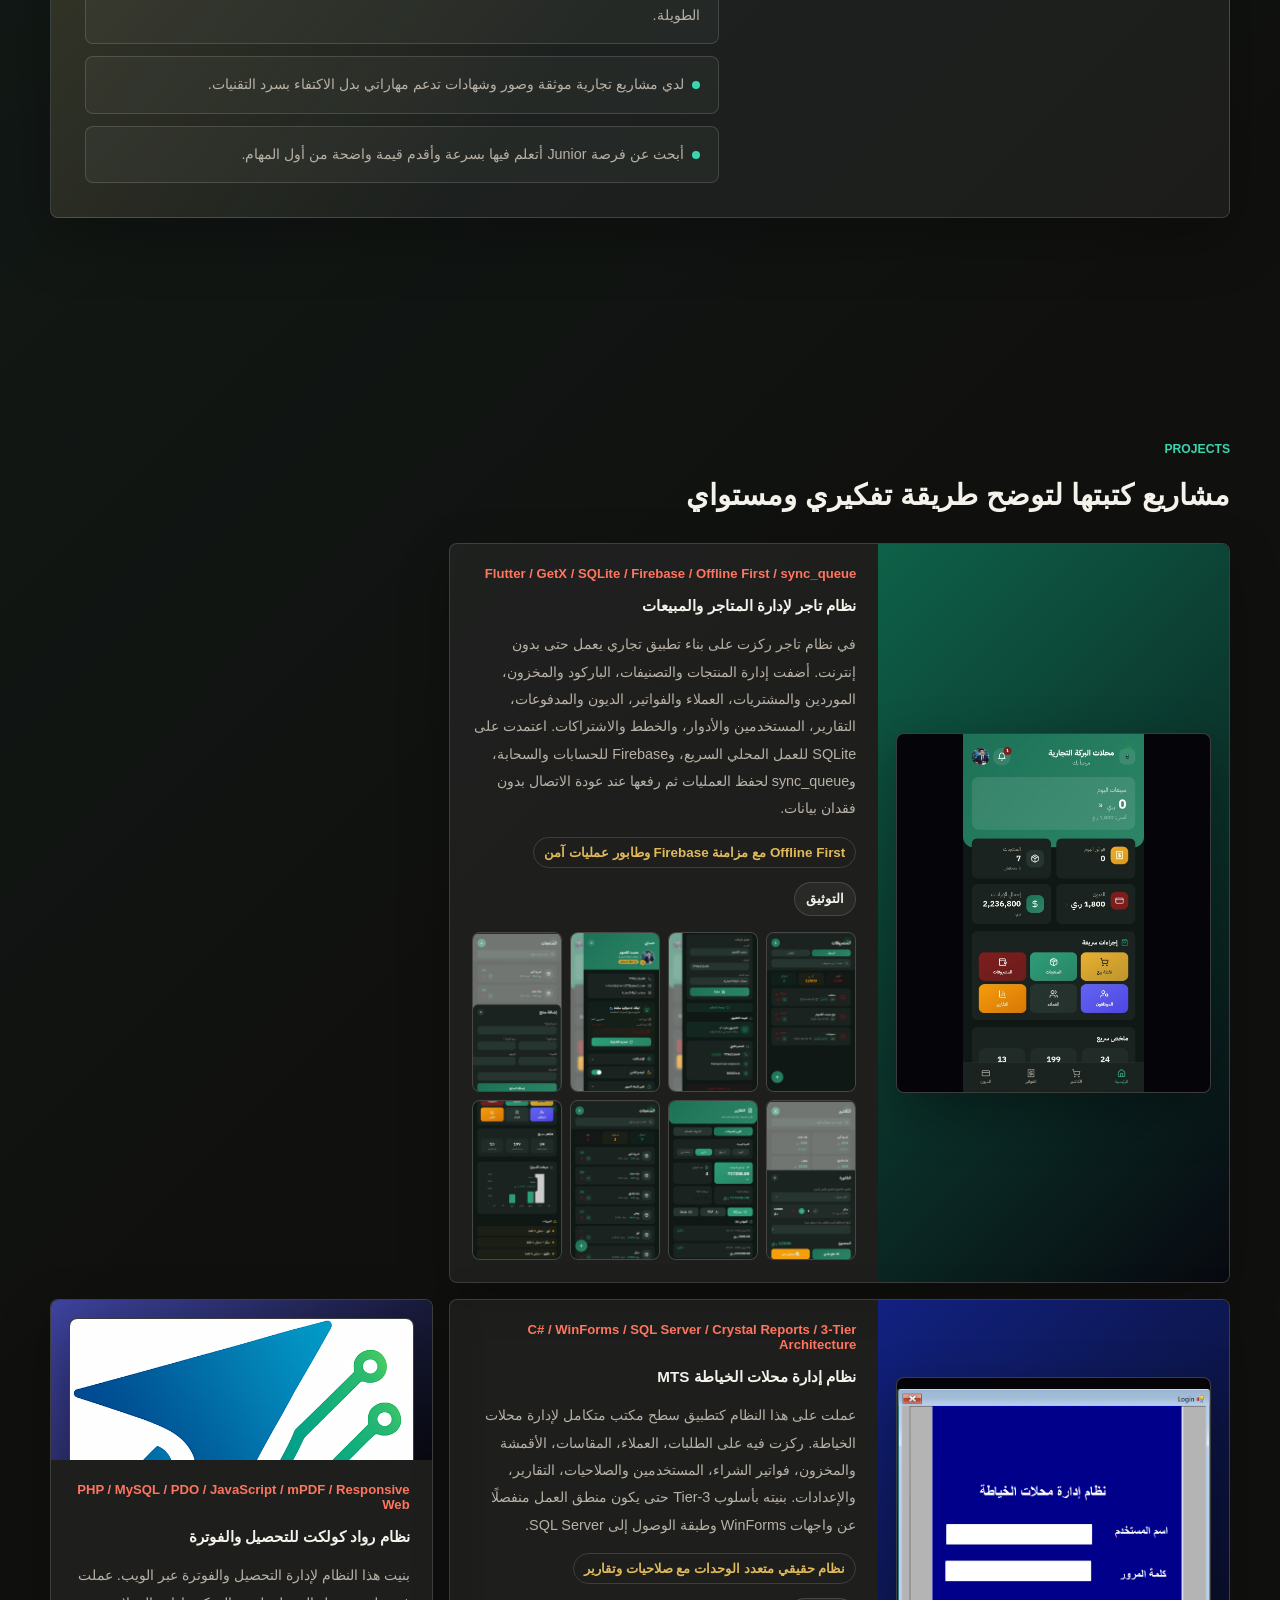
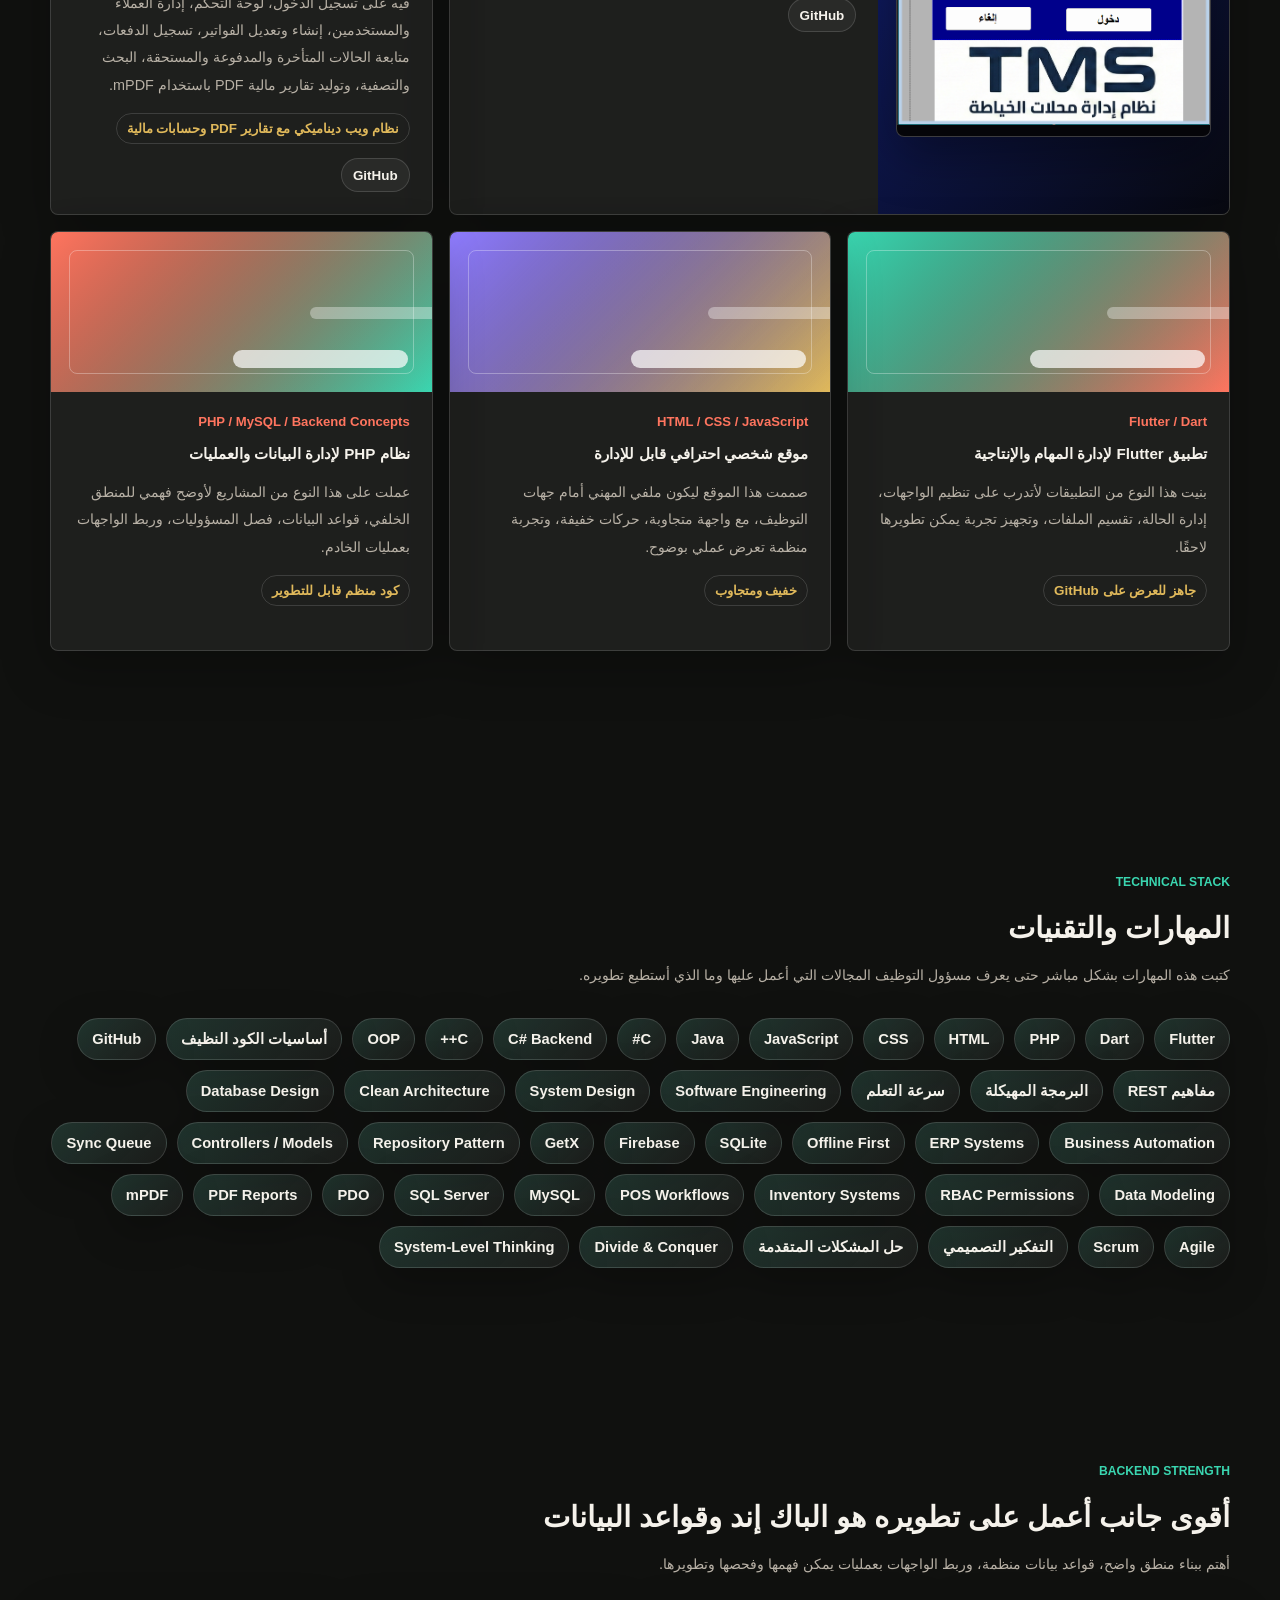
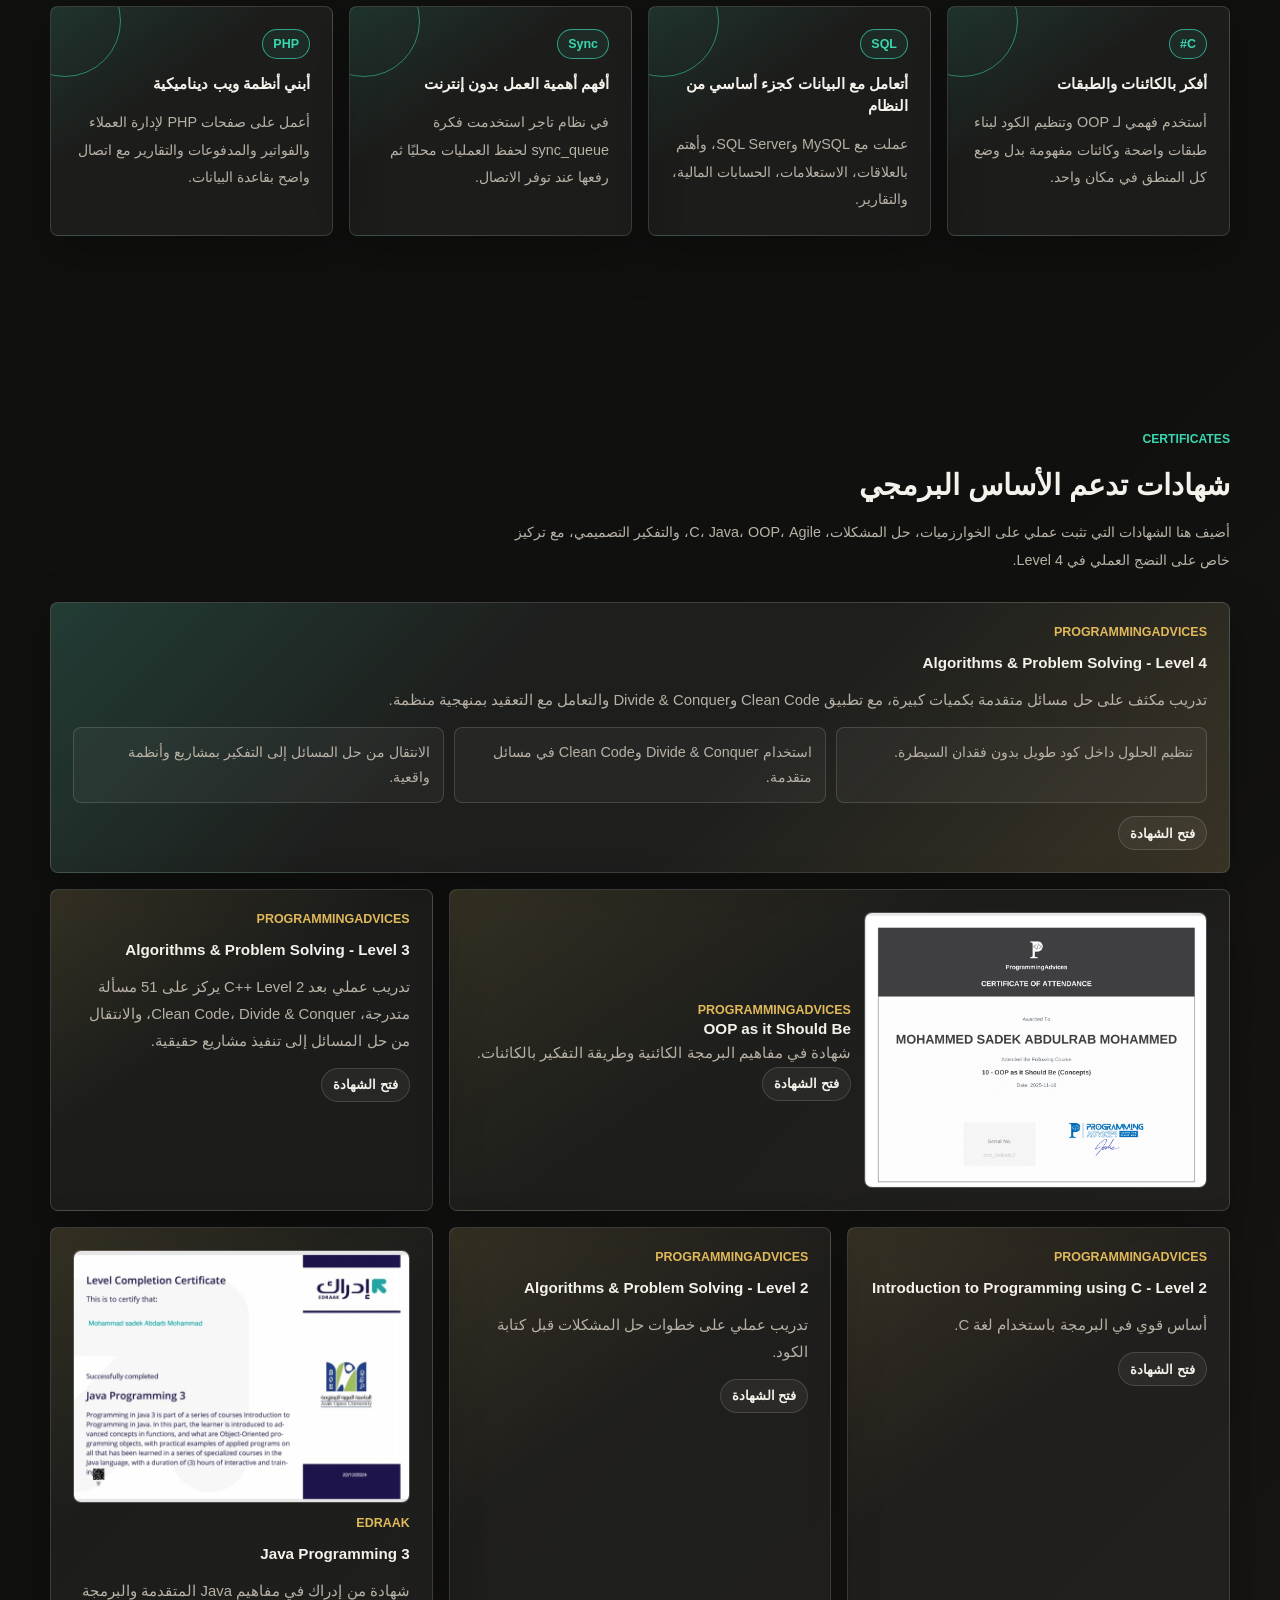
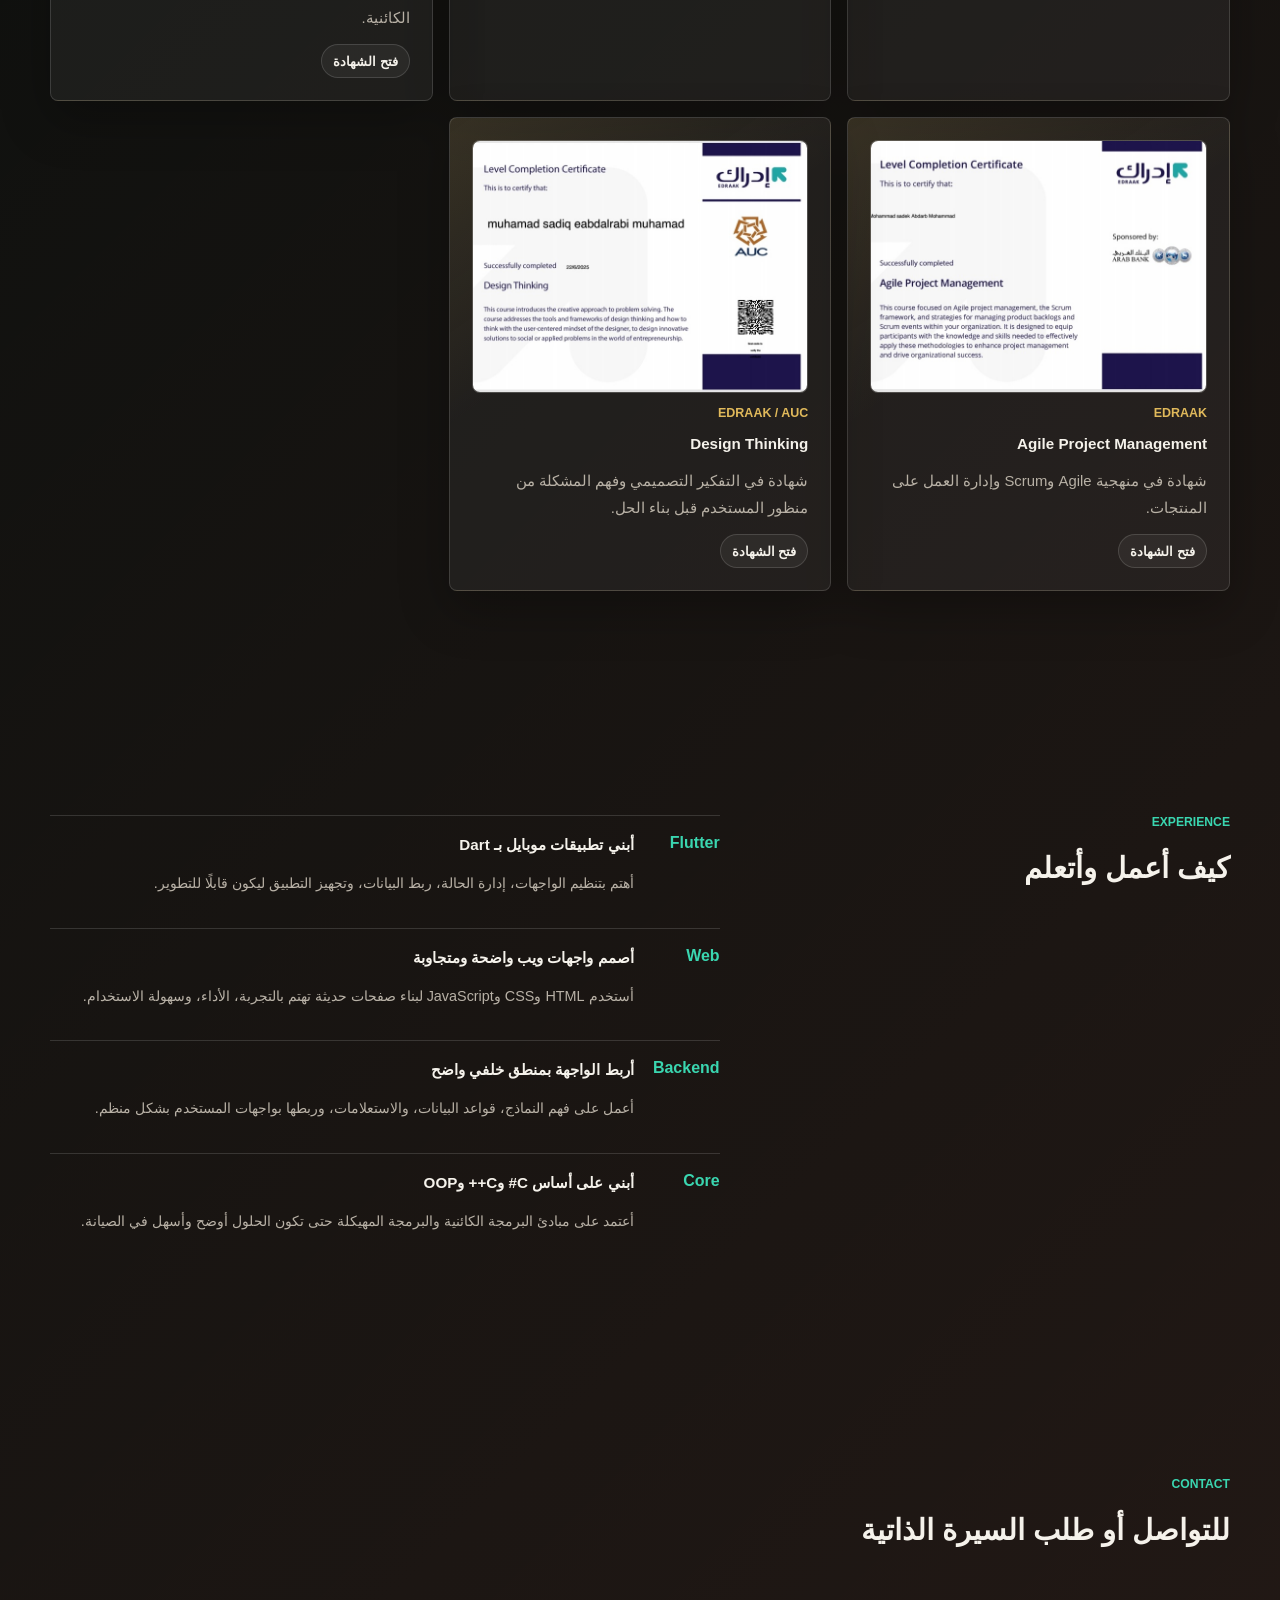
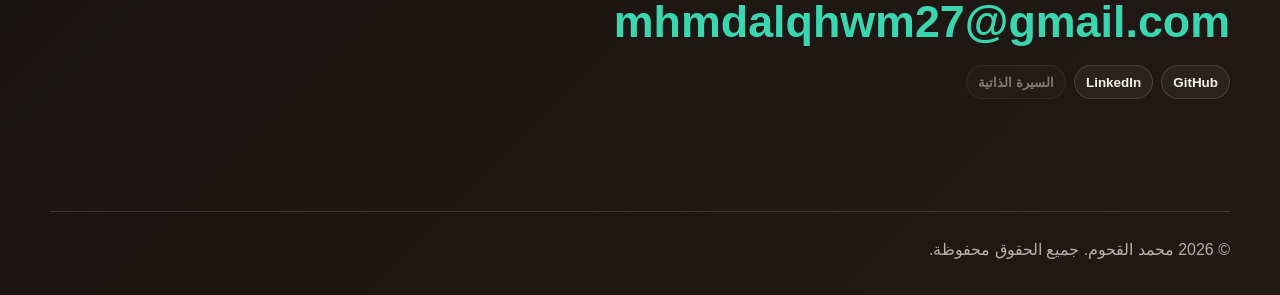
==== commit 74698939: "Refine hero copy and typography" ====
--- a/index.html
+++ b/index.html
@@ -38,19 +38,19 @@
     <main>
       <section class="hero" id="home">
         <div class="hero-copy reveal">
-          <p class="eyebrow">Junior Full Stack Developer / C# .NET / Web / Flutter</p>
-          <h1 data-field="headline">أنا محمد القحوم، مطور Junior أبني مشاريعي بعقلية تعلم وتنظيم ونتيجة.</h1>
+          <p class="eyebrow">Software Engineer / Business Systems / ERP / POS</p>
+          <h1 data-field="headline">أنا محمد القحوم، أبني أنظمة أعمال قبل أن أكتب الكود.</h1>
           <p class="hero-text" data-field="bio">
-            أنا مطور Junior أركز على بناء أنظمة عملية تجمع بين الواجهات، الباك إند، وقواعد البيانات. عملت على مشاريع باستخدام Flutter وDart وPHP وMySQL وC# وSQL Server وتقنيات الويب وC++. أعتمد على OOP والبرمجة المهيكلة، وأقوي نفسي في الخوارزميات وحل المشكلات المتقدمة حتى أتعامل مع التعقيد بثقة وكود منظم قابل للفحص.
+            مهندس برمجيات شغوف بتصميم وبناء الأنظمة التجارية وحلول الأعمال التي تساعد الشركات على العمل بكفاءة أكبر واتخاذ قرارات أفضل. أؤمن أن نجاح أي مشروع لا يبدأ من كتابة الكود، بل من فهم المشكلة، تحليل المتطلبات، تصميم بنية قوية، وقاعدة بيانات سليمة.
           </p>
           <div class="hero-actions">
             <a class="primary-action" href="#work" data-i18n="hero.projects">استعراض المشاريع</a>
             <a class="ghost-action" href="#contact" data-i18n="hero.cv">طلب السيرة الذاتية</a>
           </div>
           <div class="credential-strip" aria-label="Highlights">
-            <span>Flutter + Dart</span>
-            <span>PHP + MySQL</span>
-            <span>OOP + Problem Solving</span>
+            <span>System Design</span>
+            <span>ERP + POS Systems</span>
+            <span>Database Design</span>
           </div>
         </div>
 
@@ -59,8 +59,8 @@
             <span>مق</span>
           </div>
           <div>
-            <p class="panel-kicker" data-field="availability">أبحث عن فرصة Junior أقدم فيها قيمة عملية من أول مشروع</p>
-            <h2 data-field="role">Junior Full Stack Developer | C# .NET | Web | Flutter</h2>
+            <p class="panel-kicker" data-field="availability">أبني حلول أعمال قابلة للتوسع تبدأ من فهم المشكلة وتصميم النظام</p>
+            <h2 data-field="role">Software Engineer | Business Systems Developer</h2>
           </div>
           <dl class="quick-stats">
             <div>
@@ -77,9 +77,9 @@
             </div>
           </dl>
           <div class="role-tags" aria-label="Suitable roles">
-            <span>Junior C# .NET Developer</span>
-            <span>Backend / Web Developer</span>
-            <span>Flutter Developer</span>
+            <span>Flutter + C# Apps</span>
+            <span>ERP / POS / Inventory</span>
+            <span>Clean Architecture</span>
           </div>
         </aside>
       </section>
@@ -115,10 +115,10 @@
             <h2 data-i18n="snapshot.title">ما أريد أن يعرفه مسؤول التوظيف عني</h2>
           </div>
           <ul class="proof-list">
-            <li data-i18n="snapshot.item1">أستطيع العمل على تطبيقات Flutter وواجهات الويب وربطها بمنطق خلفي واضح.</li>
+            <li data-i18n="snapshot.item1">أفهم المشكلة والمتطلبات قبل التنفيذ، ثم أبني واجهة ومنطقًا خلفيًا وقاعدة بيانات متناسقة.</li>
             <li data-i18n="snapshot.item2">أتعامل مع التعقيد بهدوء: أقسم المشكلة، أنظم الكود، وأحافظ على وضوح الحل حتى مع المسائل الطويلة.</li>
-            <li data-i18n="snapshot.item3">أعرض مشاريعي بروابط وصور وتفاصيل تقنية حتى يكون الحكم على عملي عمليًا وليس مجرد كلام.</li>
-            <li data-i18n="snapshot.item4">أبحث عن فرصة أتعلم فيها بسرعة، وأثبت نفسي من خلال الالتزام والنتيجة.</li>
+            <li data-i18n="snapshot.item3">لدي مشاريع تجارية موثقة وصور وشهادات تدعم مهاراتي بدل الاكتفاء بسرد التقنيات.</li>
+            <li data-i18n="snapshot.item4">أبحث عن فرصة Junior أتعلم فيها بسرعة وأقدم قيمة واضحة من أول المهام.</li>
           </ul>
         </div>
       </section>
--- a/styles.css
+++ b/styles.css
@@ -288,13 +288,13 @@
 }
 
 html[lang="ar"] h1 {
-  font-size: clamp(1.85rem, 4.6vw, 3.85rem);
-  line-height: 1.24;
+  font-size: clamp(1.58rem, 3.55vw, 3.05rem);
+  line-height: 1.32;
   font-weight: 850;
 }
 
 html[lang="ar"] h2 {
-  font-size: clamp(1.32rem, 2.55vw, 2.12rem);
+  font-size: clamp(1.22rem, 2.25vw, 1.92rem);
   line-height: 1.36;
   font-weight: 820;
 }
@@ -305,16 +305,16 @@
 }
 
 .hero-text {
-  max-width: 640px;
-  margin: 22px 0 0;
+  max-width: 690px;
+  margin: 18px 0 0;
   color: var(--muted);
   font-size: clamp(0.98rem, 1.6vw, 1.16rem);
   line-height: 1.85;
 }
 
 html[lang="ar"] .hero-text {
-  font-size: clamp(0.92rem, 1.25vw, 1.02rem);
-  line-height: 1.95;
+  font-size: clamp(0.88rem, 1.08vw, 0.98rem);
+  line-height: 1.9;
 }
 
 .hero-actions,
@@ -326,7 +326,7 @@
 }
 
 .hero-actions {
-  margin-top: 30px;
+  margin-top: 24px;
 }
 
 .credential-strip,
@@ -338,7 +338,7 @@
 }
 
 .credential-strip {
-  margin-top: 18px;
+  margin-top: 16px;
 }
 
 .credential-strip span,
@@ -400,11 +400,11 @@
 
 .profile-panel {
   display: grid;
-  gap: 22px;
+  gap: 18px;
   align-self: stretch;
   align-content: center;
-  min-height: 430px;
-  padding: clamp(22px, 4vw, 34px);
+  min-height: 390px;
+  padding: clamp(20px, 3.5vw, 30px);
   border: 1px solid var(--line);
   border-radius: var(--radius);
   background:
@@ -415,7 +415,7 @@
 }
 
 .portrait {
-  width: min(100%, 360px);
+  width: min(100%, 300px);
   aspect-ratio: 1.08 / 1;
   justify-self: center;
   border: 1px solid rgba(255, 255, 255, 0.28);
@@ -435,8 +435,13 @@
 .panel-kicker {
   margin: 0 0 8px;
   color: var(--gold);
-  font-size: 0.86rem;
+  font-size: 0.8rem;
   font-weight: 800;
+}
+
+.profile-panel h2 {
+  font-size: clamp(1.05rem, 1.9vw, 1.42rem);
+  line-height: 1.38;
 }
 
 .quick-stats {
@@ -447,14 +452,14 @@
 }
 
 .quick-stats div {
-  padding: 14px;
+  padding: 12px;
   border: 1px solid var(--line);
   border-radius: var(--radius);
   background: rgba(255, 255, 255, 0.05);
 }
 
 .quick-stats dt {
-  font-size: clamp(1.45rem, 4vw, 2.05rem);
+  font-size: clamp(1.28rem, 3vw, 1.78rem);
   font-weight: 900;
 }
 
@@ -1406,11 +1411,21 @@
   }
 
   html[lang="ar"] h1 {
-    font-size: clamp(1.72rem, 9vw, 2.55rem);
+    font-size: clamp(1.42rem, 7.2vw, 2.12rem);
+    line-height: 1.38;
   }
 
   html[lang="ar"] h2 {
-    font-size: clamp(1.22rem, 6vw, 1.75rem);
+    font-size: clamp(1.14rem, 5.2vw, 1.55rem);
+  }
+
+  html[lang="ar"] .hero-text {
+    font-size: 0.86rem;
+    line-height: 1.85;
+  }
+
+  .portrait {
+    width: min(100%, 260px);
   }
 
   .contact-link {
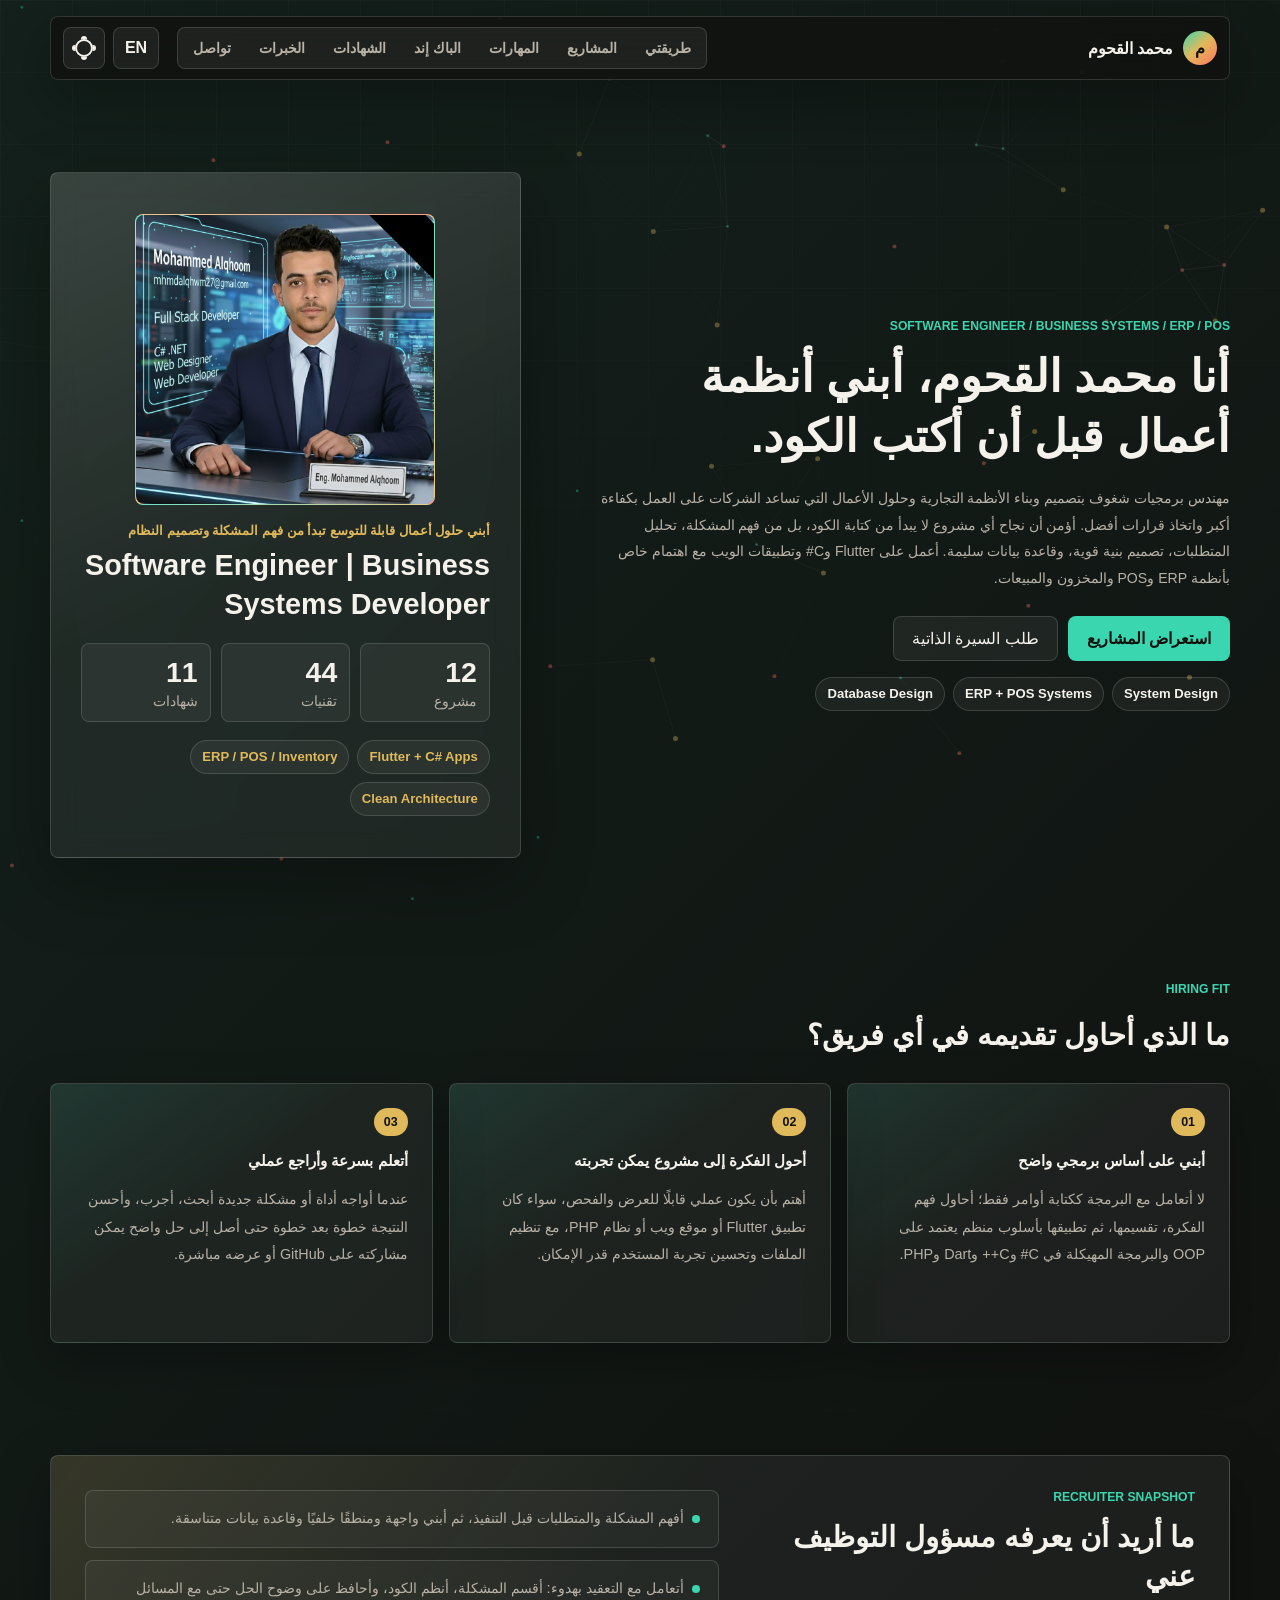
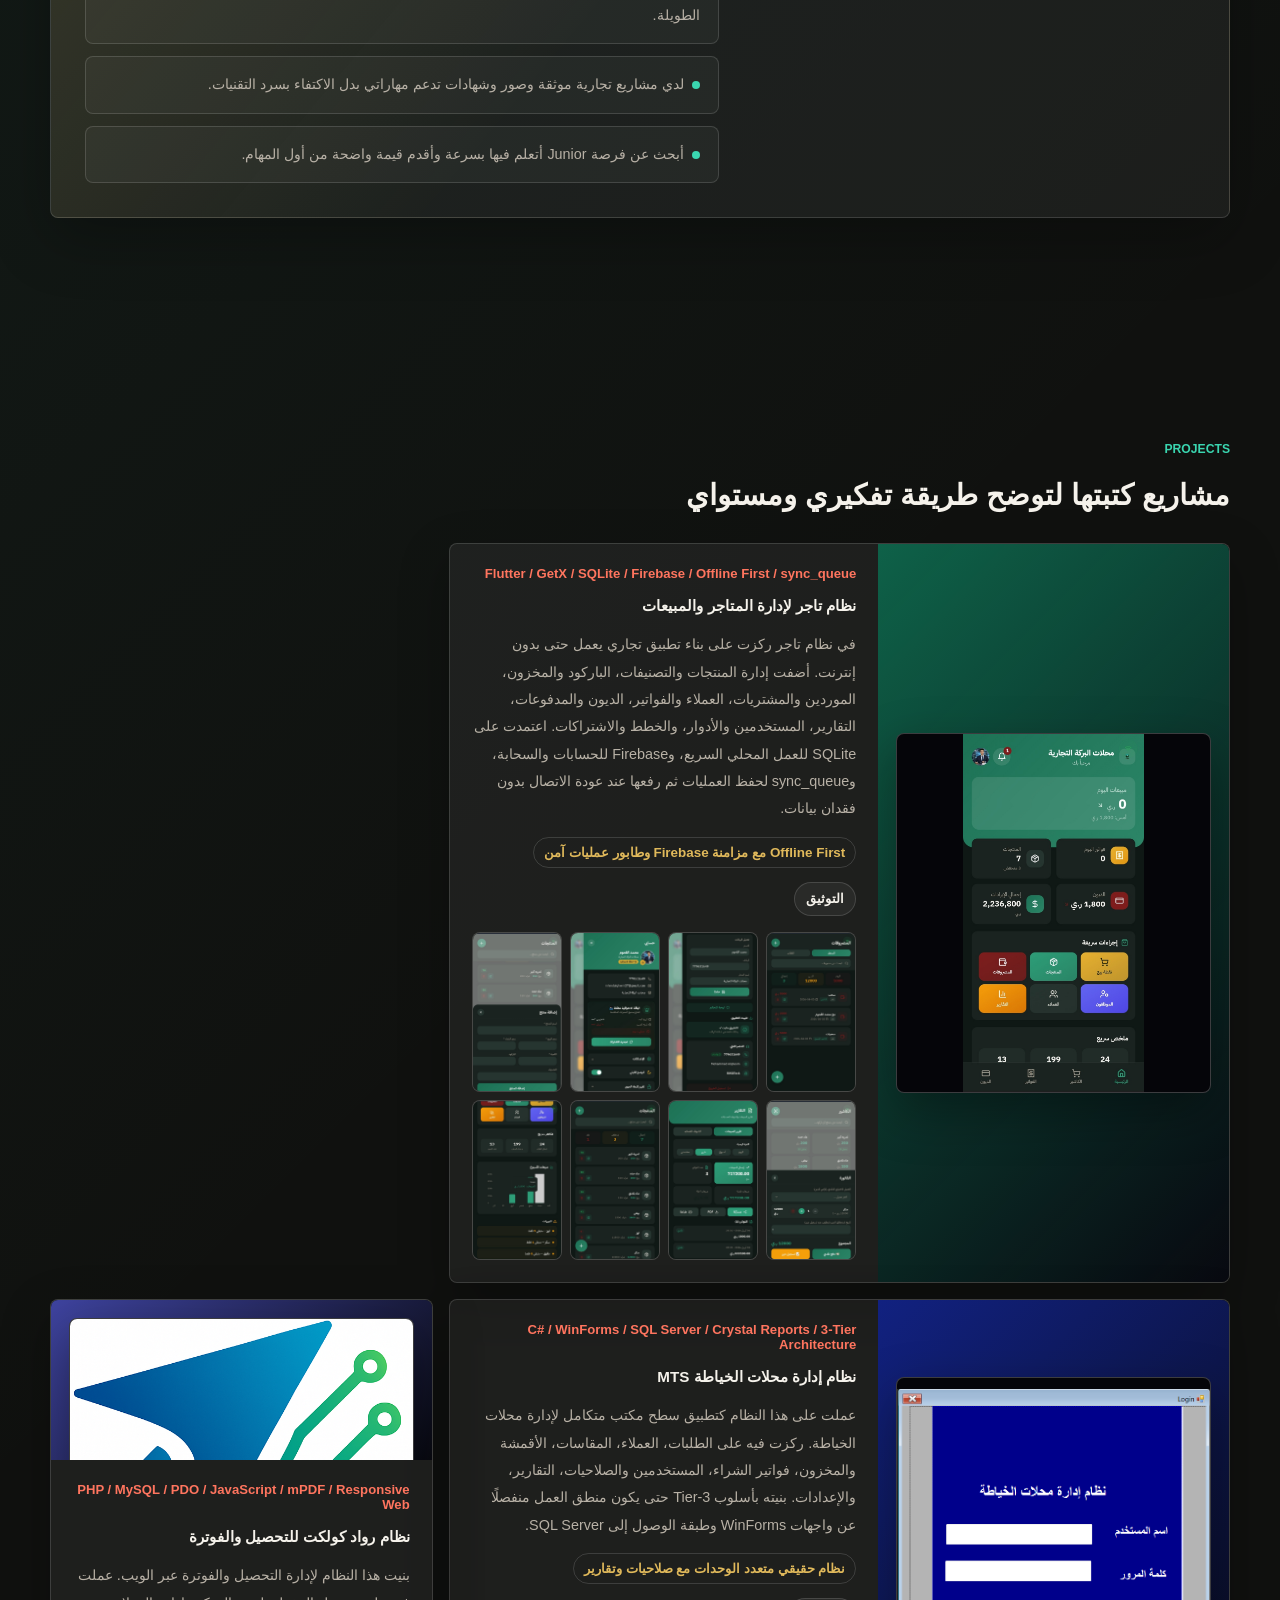
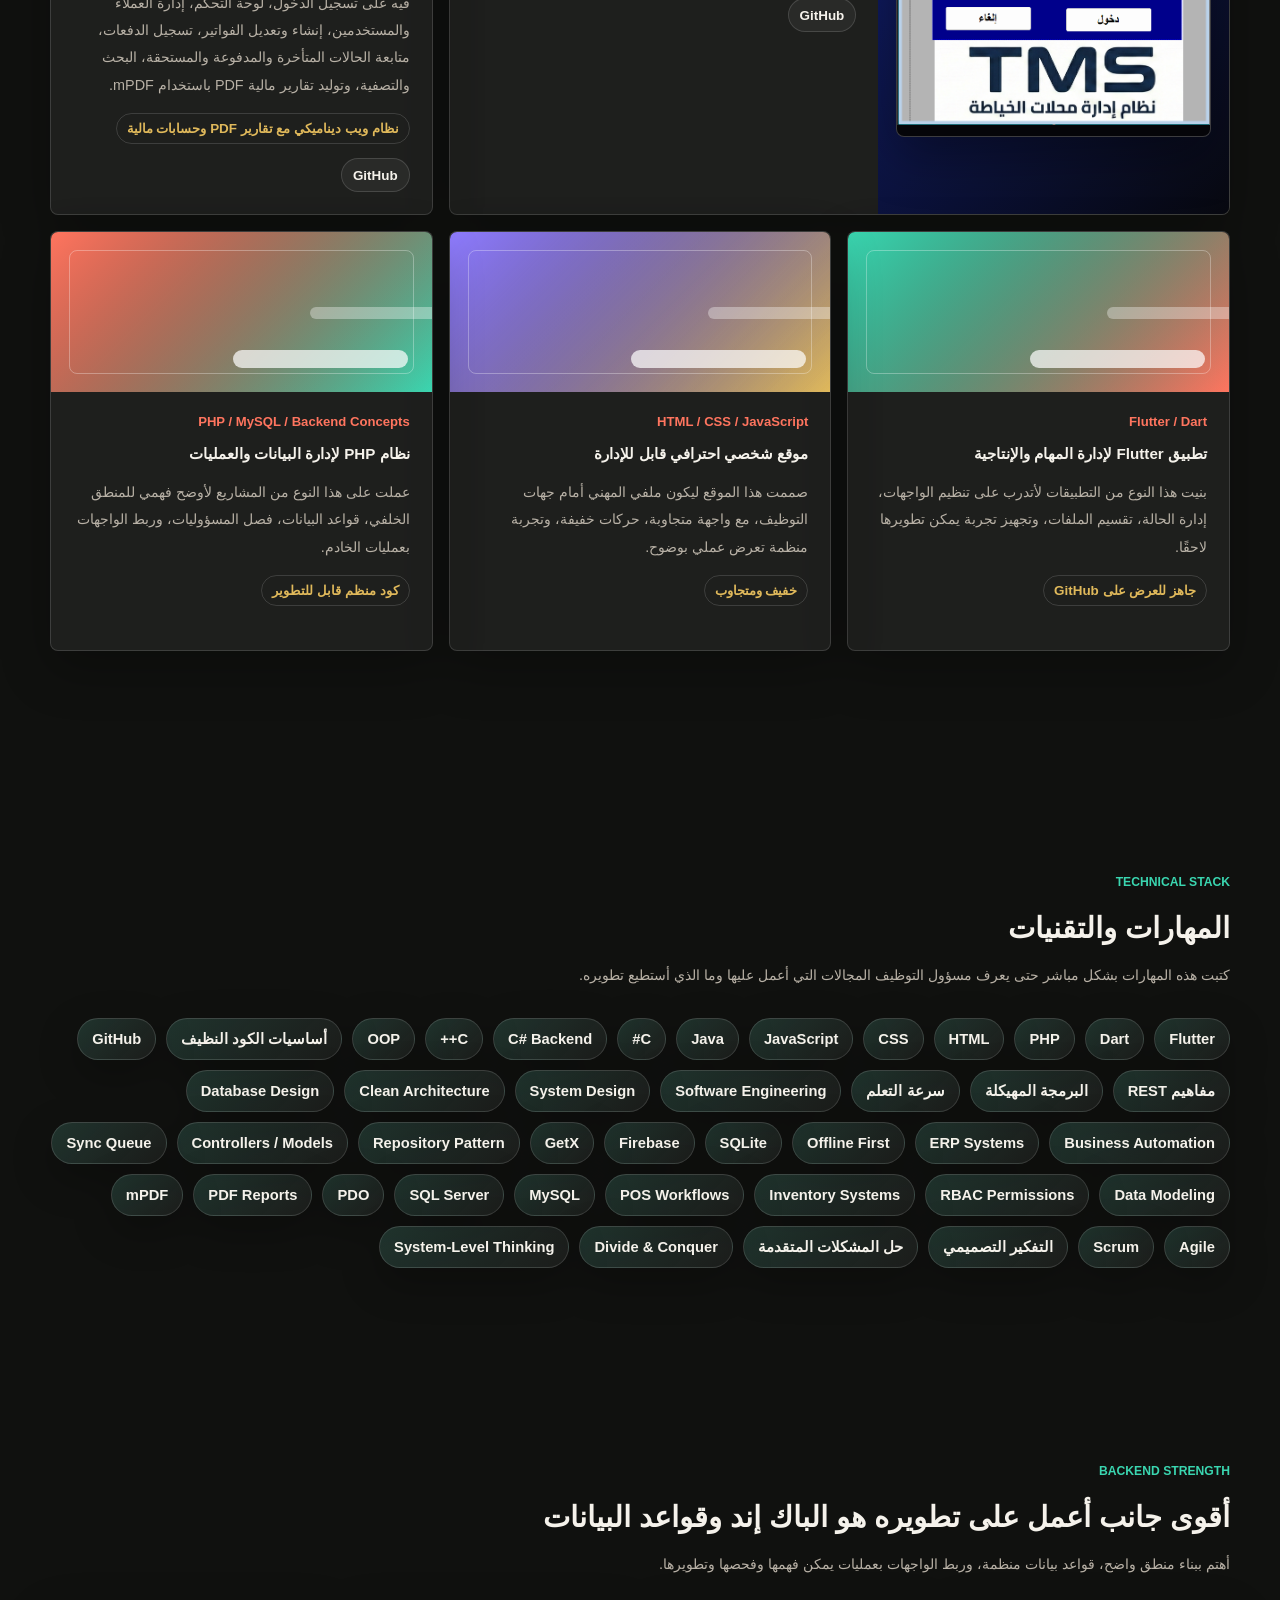
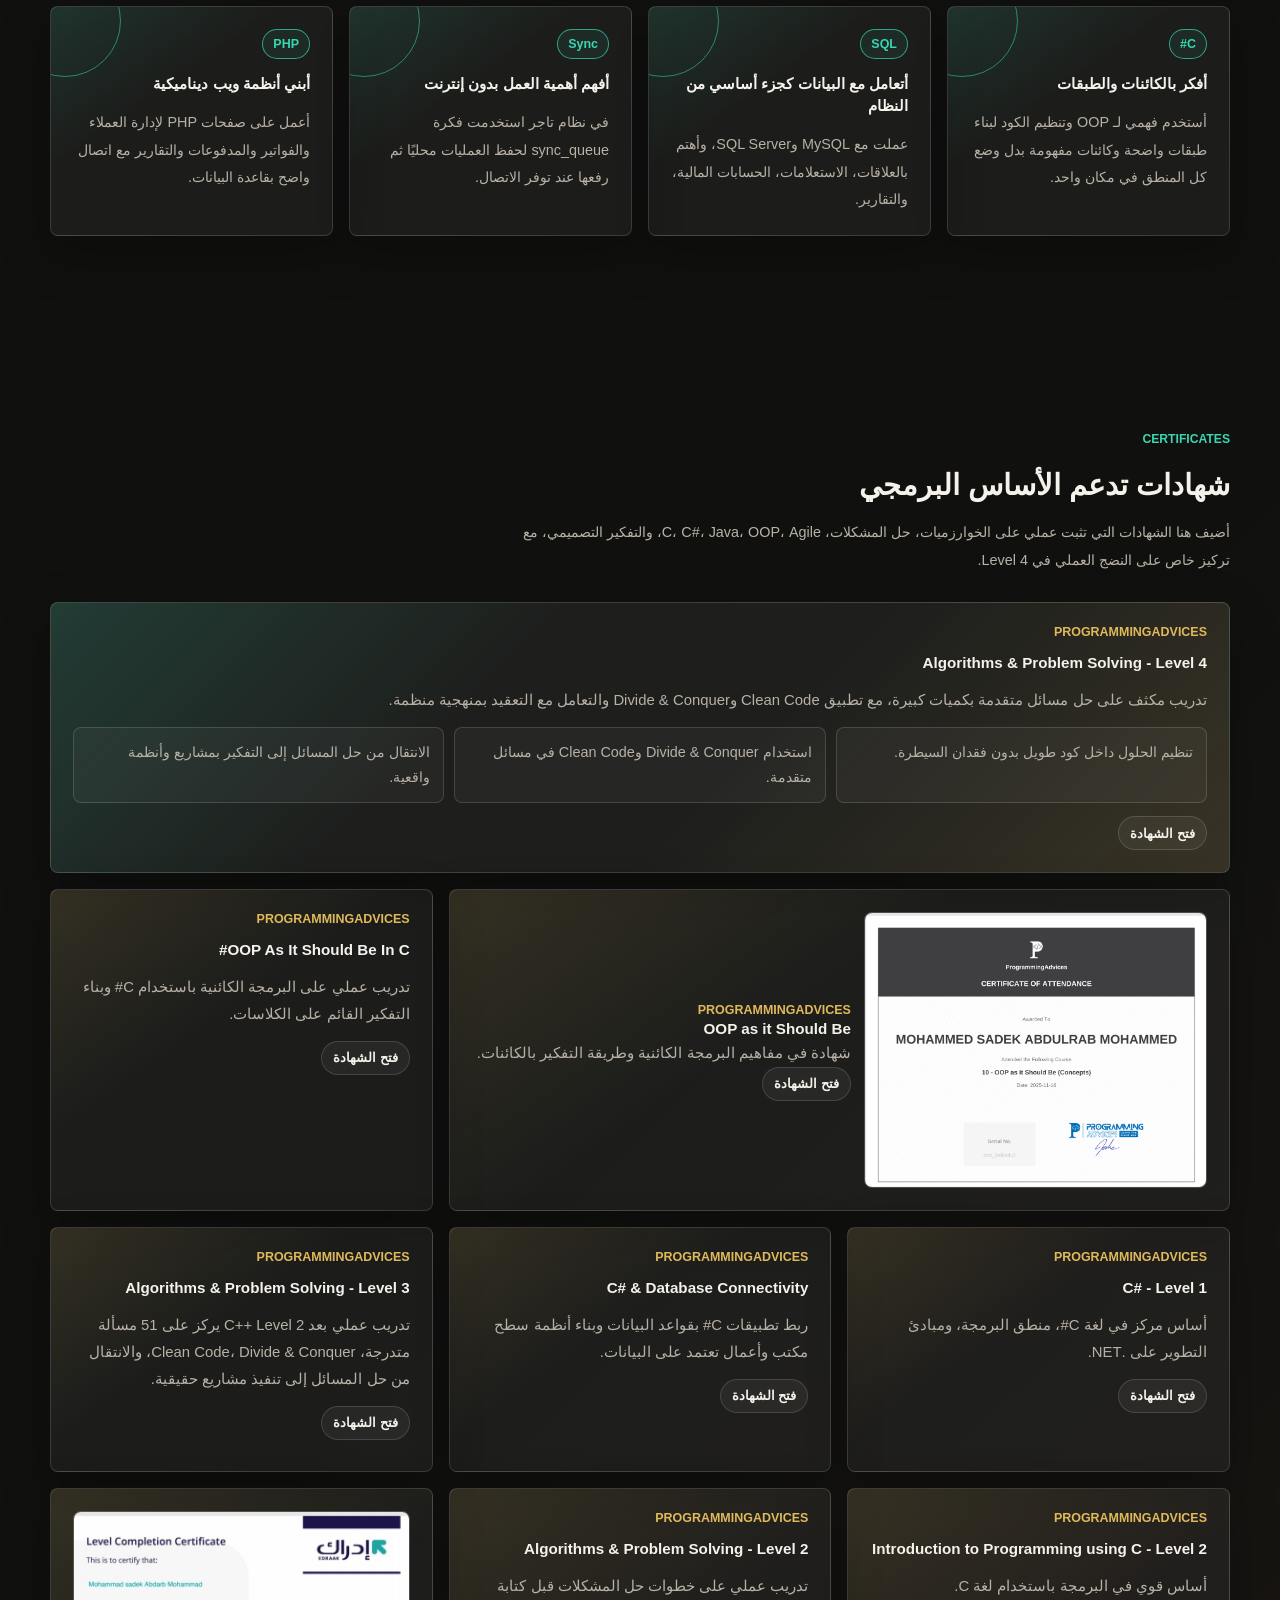
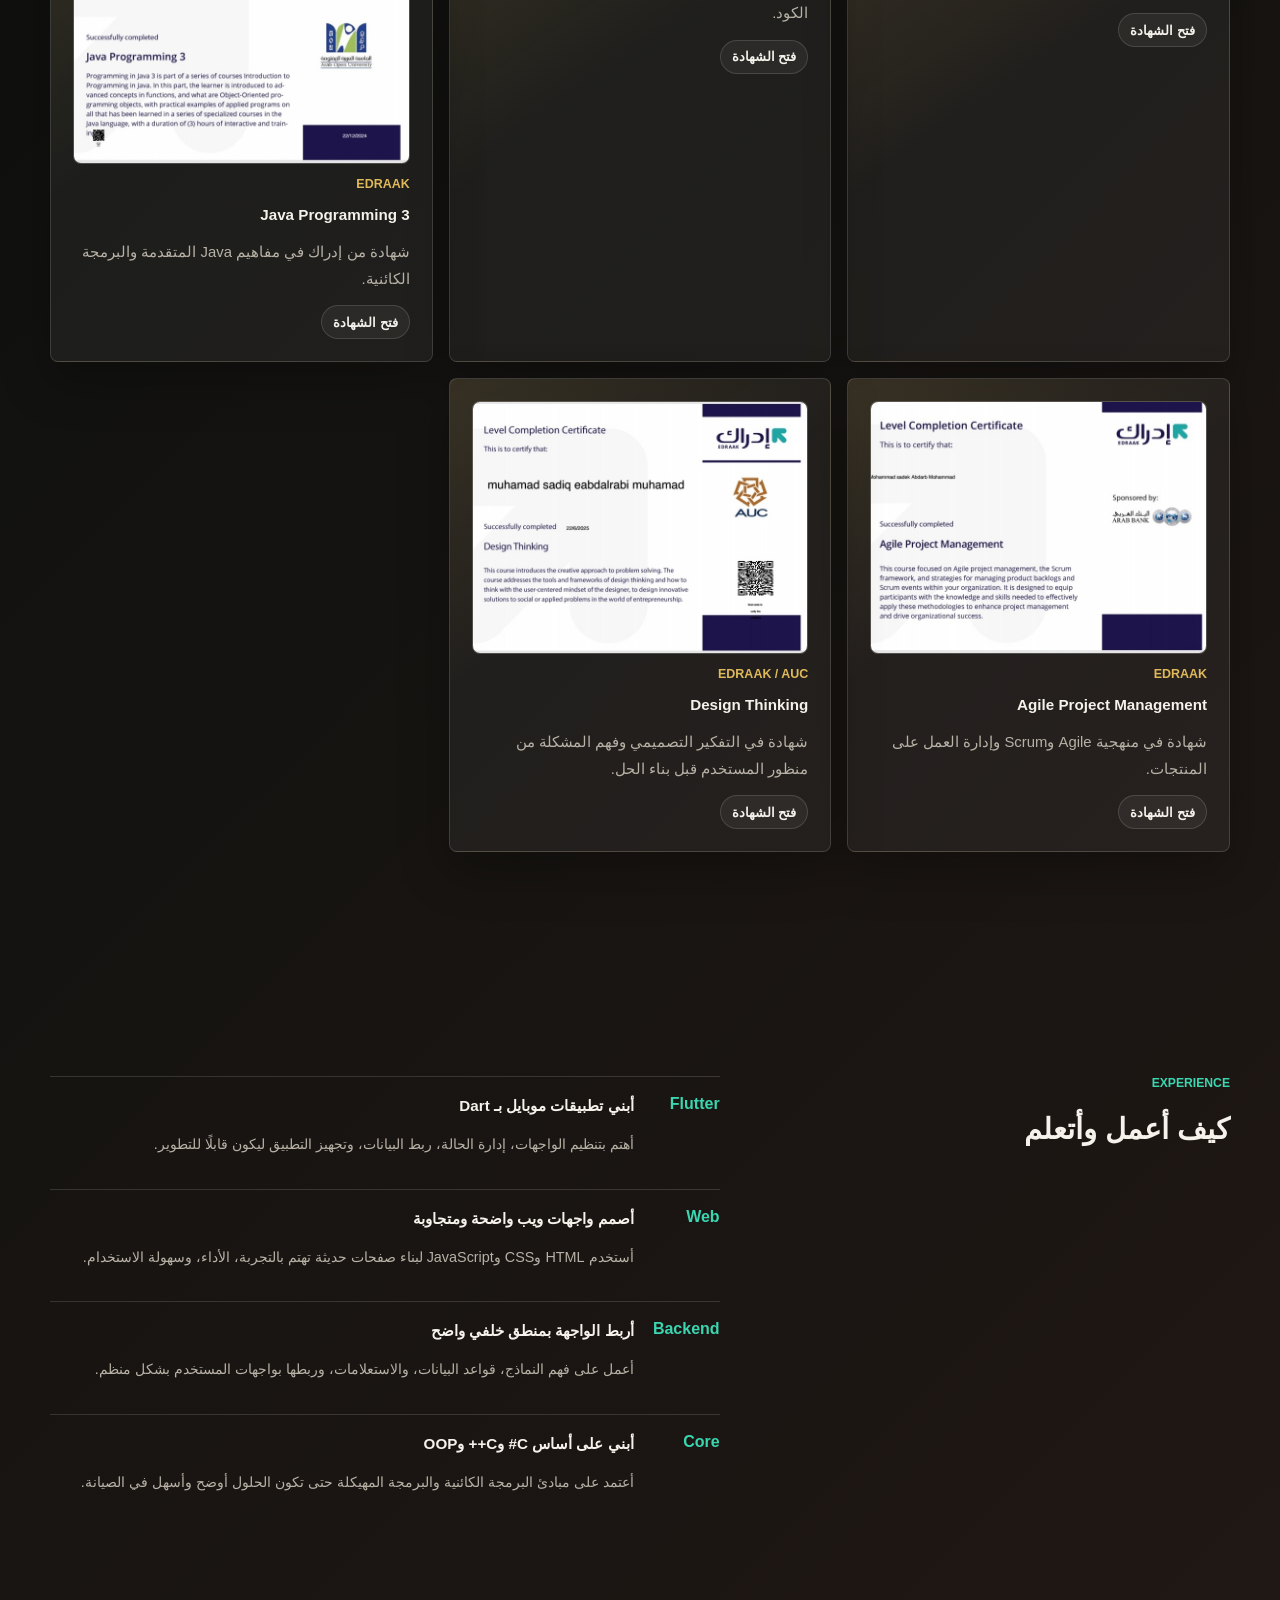
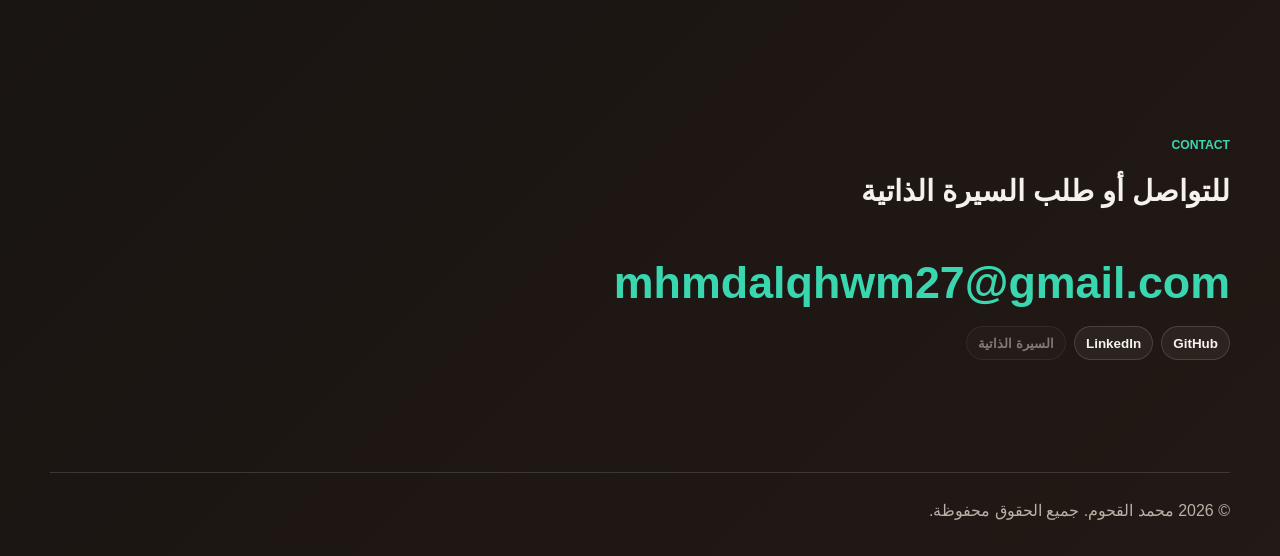
==== commit 77ebdd13: "Add new C# certificates" ====
--- a/index.html
+++ b/index.html
@@ -72,7 +72,7 @@
               <dd data-i18n="stats.tech">تقنيات</dd>
             </div>
             <div>
-              <dt data-stat="certificates">4</dt>
+              <dt data-stat="certificates">11</dt>
               <dd data-i18n="stats.certificates">شهادات</dd>
             </div>
           </dl>
@@ -201,6 +201,24 @@
           </article>
           <article class="certificate-card">
             <span>ProgrammingAdvices</span>
+            <h3 data-i18n="certificates.card9.title">OOP As It Should Be In C#</h3>
+            <p data-i18n="certificates.card9.text">Practical object-oriented programming with C# and class-based system thinking.</p>
+            <a href="assets/certificate-oop-csharp.pdf" target="_blank" rel="noreferrer" data-i18n="certificates.open">فتح الشهادة</a>
+          </article>
+          <article class="certificate-card">
+            <span>ProgrammingAdvices</span>
+            <h3 data-i18n="certificates.card10.title">C# - Level 1</h3>
+            <p data-i18n="certificates.card10.text">A focused foundation in C# syntax, programming logic, and .NET development basics.</p>
+            <a href="assets/certificate-csharp-level-1.pdf" target="_blank" rel="noreferrer" data-i18n="certificates.open">فتح الشهادة</a>
+          </article>
+          <article class="certificate-card">
+            <span>ProgrammingAdvices</span>
+            <h3 data-i18n="certificates.card11.title">C# & Database Connectivity</h3>
+            <p data-i18n="certificates.card11.text">Connecting C# applications with databases and building data-driven desktop/business systems.</p>
+            <a href="assets/certificate-csharp-database-connectivity.pdf" target="_blank" rel="noreferrer" data-i18n="certificates.open">فتح الشهادة</a>
+          </article>
+          <article class="certificate-card">
+            <span>ProgrammingAdvices</span>
             <h3 data-i18n="certificates.card1.title">Algorithms & Problem Solving - Level 3</h3>
             <p data-i18n="certificates.card1.text">تدريب عملي بعد C++ Level 2 يركز على 51 مسألة متدرجة، Clean Code، Divide & Conquer، والانتقال من حل المسائل إلى تنفيذ مشاريع حقيقية.</p>
             <a href="assets/certificate-algorithms-level-3.pdf" target="_blank" rel="noreferrer" data-i18n="certificates.open">فتح الشهادة</a>
